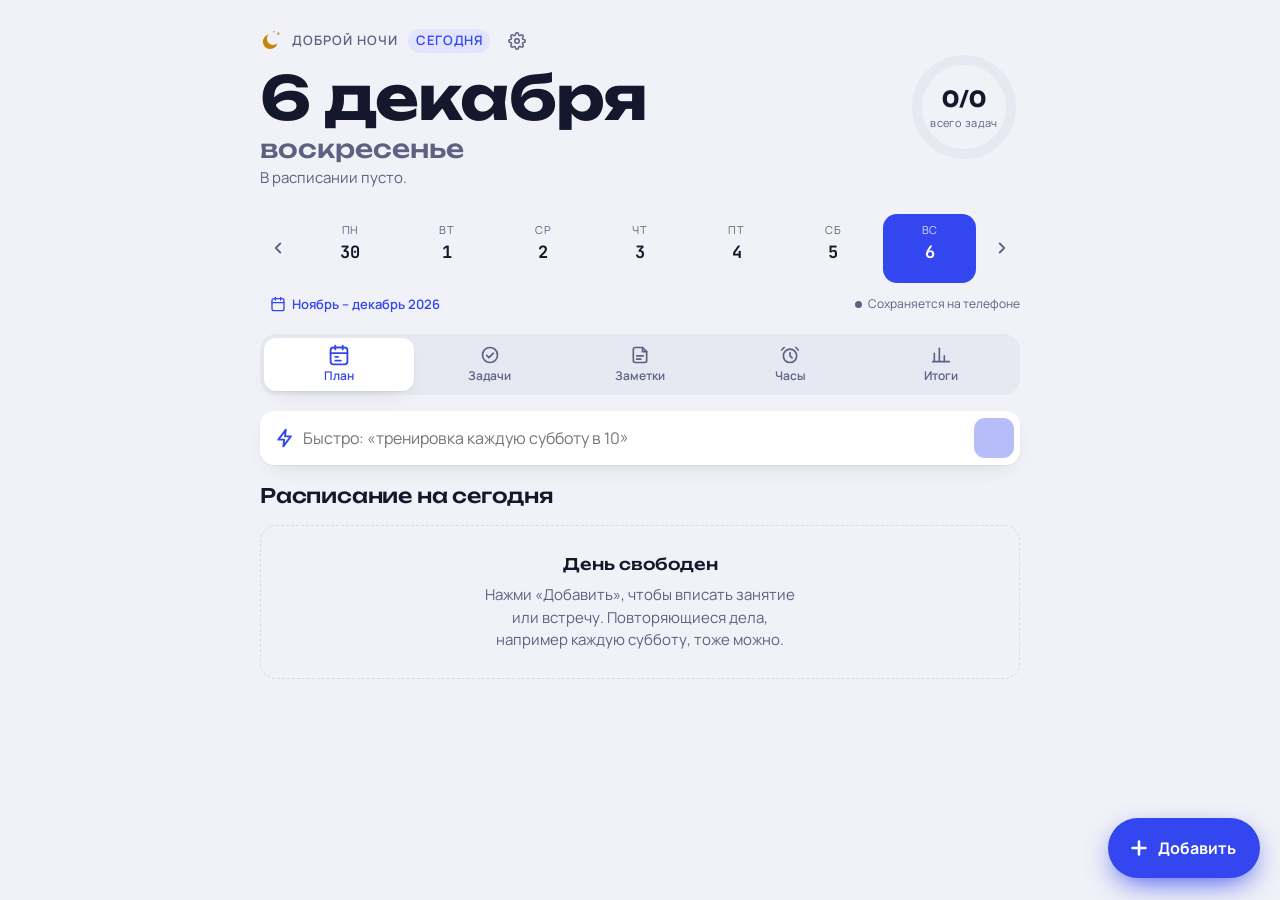
==== android/app/src/main/assets/www/index.html @ 16a809b1 "Android app: widgets, alarm over lock screen, reminders when closed Co-Authored-By: Claude Opus 5.5 " ====
<!doctype html>
<html lang="ru">
<head>
<meta charset="utf-8">
<meta name="viewport" content="width=device-width,initial-scale=1,viewport-fit=cover">
<title>Планер Ритм</title>
<style>:root{color-scheme:light}body{margin:0;font:14px/1.5 system-ui,-apple-system,"Segoe UI",Roboto,sans-serif;-webkit-tap-highlight-color:transparent;overscroll-behavior:none}img{max-width:100%}[hidden]{display:none!important}</style>
</head>
<body>
<link rel="stylesheet" href="fonts/fonts.css">
<style>
/* Layout: day planner — hero date + week strip, then four tabs (plan timeline, tasks, focus timer, stats) in one centered column */
:root{
  --bg:#F1F2F7; --surface:#FFFFFF; --surface-2:#E7E9F2; --ink:#15172C; --muted:#5D6182; --line:#D8DBE8;
  --accent:#3346F0; --accent-ink:#FFFFFF; --accent-soft:#E0E4FE;
  --hot:#D93A40; --hot-soft:#FCE3E4; --warm:#C98306; --warm-soft:#FBEFD6; --calm:#1E9970; --calm-soft:#DAF3EA;
  --sw1:#3346F0; --sw2:#EA6430; --sw3:#16A085; --sw4:#A848D0;
  --shadow:0 1px 2px rgb(21 23 44 / .06),0 8px 24px -12px rgb(21 23 44 / .18);
  --scrim:rgb(10 12 30 / .45);
  --f-display:"Unbounded","Manrope",system-ui,sans-serif;
  --f-body:"Manrope",system-ui,-apple-system,"Segoe UI",Roboto,sans-serif;
  --f-mono:"JetBrains Mono",ui-monospace,"SFMono-Regular",Menlo,monospace;
  --r:16px;
}
@media (prefers-color-scheme:dark){:root:not([data-theme="light"]){
  --bg:#0D0F1E; --surface:#161931; --surface-2:#1F2340; --ink:#ECEEFB; --muted:#9A9EC2; --line:#2A2F50;
  --accent:#8592FF; --accent-ink:#0D0F1E; --accent-soft:#252B5C;
  --hot:#FF6D72; --hot-soft:#3A1D2A; --warm:#F2B640; --warm-soft:#3A2F1A; --calm:#45D19F; --calm-soft:#16362E;
  --sw1:#8592FF; --sw2:#FF8A57; --sw3:#3DD3B0; --sw4:#D17DF2;
  --shadow:0 1px 2px rgb(0 0 0 / .3),0 10px 28px -12px rgb(0 0 0 / .6);
  --scrim:rgb(0 0 0 / .6);
  color-scheme:dark}}
:root[data-theme="dark"]{
  --bg:#0D0F1E; --surface:#161931; --surface-2:#1F2340; --ink:#ECEEFB; --muted:#9A9EC2; --line:#2A2F50;
  --accent:#8592FF; --accent-ink:#0D0F1E; --accent-soft:#252B5C;
  --hot:#FF6D72; --hot-soft:#3A1D2A; --warm:#F2B640; --warm-soft:#3A2F1A; --calm:#45D19F; --calm-soft:#16362E;
  --sw1:#8592FF; --sw2:#FF8A57; --sw3:#3DD3B0; --sw4:#D17DF2;
  --shadow:0 1px 2px rgb(0 0 0 / .3),0 10px 28px -12px rgb(0 0 0 / .6);
  --scrim:rgb(0 0 0 / .6);
  color-scheme:dark}

*{box-sizing:border-box}
body{background:var(--bg);color:var(--ink);font-family:var(--f-body);font-size:15px;line-height:1.5;
  padding-left:max(16px,env(safe-area-inset-left,0px));padding-right:max(16px,env(safe-area-inset-right,0px));
  padding-block:0 120px;-webkit-font-smoothing:antialiased}
body::before{content:"";position:fixed;inset:0 0 auto;height:env(safe-area-inset-top,0px);z-index:10;background:var(--bg)}
button,input,textarea,select{font:inherit;color:inherit}
button{cursor:pointer;background:none;border:0;padding:0}
button:disabled{cursor:not-allowed;opacity:.4}
:focus-visible{outline:2px solid var(--accent);outline-offset:2px;border-radius:8px}
.wrap{max-width:760px;margin:0 auto}
.ico{width:16px;height:16px;flex:none;display:inline-block;vertical-align:-3px}

/* ---------- hero ---------- */
.hero{display:flex;gap:20px;align-items:center;justify-content:space-between;padding-block:24px 8px}
.hero-text{min-width:0}
.greet{font-size:13px;font-weight:600;letter-spacing:.08em;text-transform:uppercase;color:var(--muted);display:flex;gap:10px;align-items:center;flex-wrap:wrap}
.rel{background:var(--accent-soft);color:var(--accent);padding:2px 8px;border-radius:999px;letter-spacing:.04em}
.icon-btn{width:34px;height:34px;border-radius:50%;display:grid;place-items:center;color:var(--muted);transition:background .2s,color .2s,transform .3s}
.icon-btn:hover{background:var(--surface-2);color:var(--ink)}
#settingsBtn:hover{transform:rotate(60deg)}
.date{font-family:var(--f-display);font-weight:700;font-size:clamp(34px,8vw,60px);line-height:1;letter-spacing:-.02em;margin:10px 0 6px;text-wrap:balance}
.date .wd{display:block;font-weight:500;font-size:.42em;letter-spacing:0;color:var(--muted);margin-top:8px}
.summary{color:var(--muted);margin:6px 0 0;font-size:15px}
.summary b{color:var(--ink)}
.ring{flex:none;position:relative;width:112px;height:112px}
.ring svg{width:100%;height:100%;transform:rotate(-90deg)}
.ring .track{stroke:var(--surface-2)}
.ring .bar{stroke:var(--accent);stroke-linecap:round;transition:stroke-dashoffset 1s cubic-bezier(.2,.8,.2,1)}
.ring-label{position:absolute;inset:0;display:grid;place-content:center;text-align:center}
.ring-label b{font-family:var(--f-display);font-size:22px;font-variant-numeric:tabular-nums}
.ring-label span{font-size:11px;color:var(--muted);letter-spacing:.04em}

/* ---------- week strip ---------- */
.week{display:flex;align-items:center;gap:8px;margin-block:16px 6px}
.week-nav{width:36px;height:36px;border-radius:50%;display:grid;place-items:center;color:var(--muted);flex:none;transition:background .2s,color .2s}
.week-nav:hover{background:var(--surface-2);color:var(--ink)}
.days{flex:1;min-width:0;display:grid;grid-template-columns:repeat(7,1fr);gap:4px}
.day{display:flex;flex-direction:column;align-items:center;gap:2px;padding:8px 0 10px;border-radius:14px;transition:background .25s,color .25s,transform .15s}
.day:hover{background:var(--surface-2)}
.day:active{transform:scale(.94)}
.day small{font-size:11px;text-transform:uppercase;letter-spacing:.06em;color:var(--muted);transition:color .25s}
.day b{font-family:var(--f-mono);font-size:17px;font-variant-numeric:tabular-nums}
.day.today b{color:var(--accent)}
.day .dot{width:5px;height:5px;border-radius:50%;background:transparent}
.day.has .dot{background:var(--muted)}
.day.sel{background:var(--accent);color:var(--accent-ink)}
.day.sel small,.day.sel b{color:var(--accent-ink)}
.day.sel small{opacity:.8}
.day.sel.has .dot{background:var(--accent-ink)}
.week-tools{display:flex;justify-content:space-between;align-items:center;gap:8px 12px;flex-wrap:wrap;margin-bottom:6px}
.month{font-size:13px;color:var(--muted);font-weight:600;display:flex;align-items:center;gap:6px}
.jump{position:relative;display:inline-flex}
.jump input{position:absolute;inset:0;opacity:0;width:100%;cursor:pointer}
.today-btn{font-size:13px;font-weight:600;color:var(--accent);padding:6px 10px;border-radius:999px}
.today-btn:hover{background:var(--accent-soft)}
.sync{font-size:12px;color:var(--muted);display:flex;align-items:center;gap:6px}
.sync i{width:7px;height:7px;border-radius:50%;background:var(--muted)}
.sync[data-s="cloud"] i{background:var(--calm)}
.sync[data-s="saving"] i{background:var(--warm);animation:blink 1s infinite}
.sync[data-s="error"] i{background:var(--hot)}

/* ---------- tabs ---------- */
.tabs{position:sticky;top:env(safe-area-inset-top,0px);z-index:5;background:var(--bg);padding-block:8px;margin-bottom:8px}
.seg{display:grid;grid-template-columns:repeat(5,1fr);background:var(--surface-2);border-radius:16px;padding:4px;position:relative}
.seg-thumb{position:absolute;top:4px;bottom:4px;left:4px;width:calc(20% - 1.6px);border-radius:12px;background:var(--surface);box-shadow:var(--shadow);transform:translateX(calc(var(--ti,0) * 100%));transition:transform .35s cubic-bezier(.3,1.4,.5,1)}
.seg button{position:relative;z-index:1;padding:7px 2px 6px;font-weight:600;font-size:12px;color:var(--muted);transition:color .25s;white-space:nowrap;display:flex;flex-direction:column;align-items:center;gap:2px;min-width:0}
.seg button svg{width:20px;height:20px;transition:transform .3s cubic-bezier(.3,1.6,.5,1)}
.seg button[aria-selected="true"]{color:var(--accent)}
.seg button[aria-selected="true"] svg{transform:scale(1.12)}
.seg .lab{display:flex;align-items:center;gap:3px;max-width:100%;overflow:hidden}
.seg .n{font-family:var(--f-mono);font-size:10px;background:var(--accent);color:var(--accent-ink);border-radius:999px;padding:0 5px;line-height:15px}
.seg .n:empty,.seg .n[data-z]{display:none}

/* ---------- quick add ---------- */
.quick-add{display:flex;flex-direction:column;gap:6px;margin-bottom:16px}
.qa-row{display:flex;gap:8px;align-items:center;background:var(--surface);border-radius:14px;padding:5px 5px 5px 14px;box-shadow:var(--shadow);border:1.5px solid transparent;transition:border-color .2s}
.qa-row:focus-within{border-color:var(--accent)}
.qa-row svg{flex:none;color:var(--accent)}
.qa-row input{flex:1;min-width:0;border:0;background:none;padding:9px 0;font-size:16px;outline:none}
.qa-row button{flex:none;width:40px;height:40px;border-radius:11px;background:var(--accent);color:var(--accent-ink);display:grid;place-items:center;transition:transform .15s,opacity .2s}
.qa-row button:disabled{opacity:.35}
.qa-row button:active{transform:scale(.9)}
.qa-prev{font-size:13px;color:var(--muted);display:flex;gap:6px;flex-wrap:wrap;align-items:center;min-height:0}
.qa-prev:empty{display:none}
.qa-prev .tag{animation:fadeIn .25s both}
.qa-hint{font-size:12px;color:var(--muted)}

/* ---------- attachments ---------- */
.atts{display:flex;gap:6px;flex-wrap:wrap}
.att-th{width:64px;height:64px;border-radius:12px;overflow:hidden;position:relative;background:var(--surface-2);flex:none;transition:transform .2s}
.att-th:hover{transform:scale(1.04)}
.att-th img,.att-th video{width:100%;height:100%;object-fit:cover;display:block;pointer-events:none}
.att-th .play-i{position:absolute;inset:0;display:grid;place-items:center;color:#fff;background:rgb(0 0 0 / .25)}
.att-th b{position:absolute;inset:0;display:grid;place-items:center;background:rgb(0 0 0 / .55);color:#fff;font-size:16px}
.att-file{display:inline-flex;align-items:center;gap:6px;max-width:100%;padding:6px 10px;border-radius:10px;background:var(--surface-2);font-size:13px;font-weight:600}
.att-file span{overflow:hidden;text-overflow:ellipsis;white-space:nowrap;min-width:0}
.task.done .att-file{background:var(--surface)}
.ev-atts{padding:4px 0 6px 84px}
.att-edit{display:flex;gap:8px;flex-wrap:wrap}
.att-edit .cell{position:relative;width:76px;height:76px;border-radius:12px;background:var(--surface-2);overflow:hidden;display:grid;place-items:center;text-align:center;font-size:11px;color:var(--muted);padding:4px;animation:pop .35s cubic-bezier(.3,1.5,.5,1) both}
.att-edit .cell img,.att-edit .cell video{position:absolute;inset:0;width:100%;height:100%;object-fit:cover}
.att-edit .cell span{overflow-wrap:anywhere;line-height:1.2;max-height:100%;overflow:hidden}
.att-edit .cell .rm{position:absolute;top:4px;right:4px;width:24px;height:24px;border-radius:50%;background:rgb(0 0 0 / .6);color:#fff;display:grid;place-items:center;z-index:1}
.att-edit .cell.up::after{content:"";position:absolute;inset:0;background:var(--surface-2);opacity:.6}
.att-edit .cell.up i{position:absolute;width:26px;height:26px;border-radius:50%;border:3px solid var(--line);border-top-color:var(--accent);animation:spin .8s linear infinite;z-index:1}
.att-add{position:relative;width:76px;height:76px;border-radius:12px;border:1.5px dashed var(--line);display:grid;place-items:center;color:var(--accent);font-size:11px;font-weight:700;text-align:center;cursor:pointer;transition:border-color .2s,background .2s}
.att-add:hover{border-color:var(--accent);background:var(--accent-soft)}
.att-add input{position:absolute;inset:0;opacity:0;cursor:pointer;width:100%}

/* ---------- lightbox ---------- */
.lb{position:fixed;inset:0;z-index:60;background:rgb(6 7 16 / .92);display:flex;flex-direction:column;opacity:0;transition:opacity .25s;
  padding:env(safe-area-inset-top,0px) env(safe-area-inset-right,0px) env(safe-area-inset-bottom,0px) env(safe-area-inset-left,0px)}
.lb.on{opacity:1}
.lb-top{display:flex;justify-content:space-between;align-items:center;gap:12px;padding:12px 16px;color:#fff}
.lb-top span{font-size:14px;font-weight:600;min-width:0;overflow:hidden;text-overflow:ellipsis;white-space:nowrap}
.lb-top a,.lb-top button{color:#fff;font-weight:700;font-size:14px;padding:8px 12px;border-radius:10px;background:rgb(255 255 255 / .12);text-decoration:none;flex:none}
.lb-stage{flex:1;min-height:0;display:grid;place-items:center;padding:8px 16px 20px;position:relative}
.lb-stage img,.lb-stage video{max-width:100%;max-height:100%;border-radius:12px;animation:zoomIn .35s cubic-bezier(.2,.9,.25,1) both}
.lb-file{color:#fff;text-align:center;display:flex;flex-direction:column;gap:12px;align-items:center;animation:zoomIn .35s both}
.lb-file a{color:#fff;background:var(--accent);padding:12px 20px;border-radius:12px;font-weight:700;text-decoration:none}
.lb-nav{position:absolute;top:50%;transform:translateY(-50%);width:44px;height:44px;border-radius:50%;background:rgb(255 255 255 / .14);color:#fff;display:grid;place-items:center}
.lb-prev{left:max(12px,env(safe-area-inset-left,0px))}.lb-next{right:max(12px,env(safe-area-inset-right,0px))}

/* ---------- notes ---------- */
.notes{columns:2 220px;column-gap:10px}
.note{break-inside:avoid;margin-bottom:10px;width:100%;text-align:left;display:flex;flex-direction:column;gap:6px;padding:14px;border-radius:var(--r);
  background:color-mix(in srgb,var(--c) 13%,var(--surface));box-shadow:var(--shadow);border:1px solid color-mix(in srgb,var(--c) 30%,transparent);transition:transform .2s}
.note:hover{transform:translateY(-2px) rotate(-.3deg)}
.note h4{margin:0;font-size:16px;font-weight:700;overflow-wrap:anywhere;display:flex;gap:6px;align-items:flex-start}
.note h4 svg{color:var(--c);flex:none;margin-top:3px}
.note p{margin:0;font-size:14px;white-space:pre-wrap;overflow-wrap:anywhere;color:var(--ink);display:-webkit-box;-webkit-line-clamp:8;-webkit-box-orient:vertical;overflow:hidden}
.note small{font-size:12px;color:var(--muted)}
.note-wrap{break-inside:avoid;margin-bottom:10px}
.note-wrap .note{margin-bottom:0}
.note-wrap .atts{padding:6px 2px 0}

/* ---------- accent picker ---------- */
.accents{display:grid;grid-template-columns:repeat(auto-fill,minmax(40px,1fr));gap:10px;width:100%}
.accents label{aspect-ratio:1;border-radius:50%;background:var(--c);cursor:pointer;position:relative;transition:transform .2s cubic-bezier(.3,1.6,.5,1),box-shadow .2s;max-width:48px}
.accents label:hover{transform:scale(1.1)}
.accents .radio:checked+label{box-shadow:0 0 0 3px var(--surface),0 0 0 5px var(--c);transform:scale(1.05)}
.accents .radio:checked+label::after{content:"";position:absolute;left:50%;top:45%;width:22%;height:40%;border:solid var(--ck,#fff);border-width:0 3px 3px 0;transform:translate(-50%,-50%) rotate(45deg)}
.custom-col{display:flex;align-items:center;gap:10px;margin-top:10px;font-size:14px;font-weight:600}
.custom-col input{width:44px;height:44px;border:0;padding:0;background:none;cursor:pointer;border-radius:50%}
.set-row.set-col{flex-direction:column;align-items:stretch}
.meter{height:8px;border-radius:4px;background:var(--surface-2);overflow:hidden;margin-top:6px}
.meter b{display:block;height:100%;background:var(--accent);border-radius:4px;transition:width .6s}
@keyframes pop{from{transform:scale(.6);opacity:0}to{transform:none;opacity:1}}
@keyframes spin{to{transform:rotate(360deg)}}
@keyframes zoomIn{from{transform:scale(.9);opacity:0}to{transform:none;opacity:1}}
.panel[hidden]{display:none!important}
.col-head{display:flex;justify-content:space-between;align-items:center;gap:8px 12px;margin-block:8px 14px;flex-wrap:wrap}
.col-head h2{font-family:var(--f-display);font-weight:500;font-size:20px;margin:0;letter-spacing:-.01em}
.sub-head{font-size:12px;font-weight:700;letter-spacing:.08em;text-transform:uppercase;color:var(--muted);margin:22px 0 10px;display:flex;align-items:center;gap:8px}
.sub-head:first-child{margin-top:4px}
.filters{display:flex;gap:6px;flex-wrap:wrap}
.chip-btn{font-size:13px;font-weight:600;padding:5px 11px;border-radius:999px;color:var(--muted);border:1px solid var(--line);transition:all .2s;white-space:nowrap}
.chip-btn:hover{color:var(--ink);border-color:var(--muted)}
.chip-btn[aria-pressed="true"]{background:var(--ink);color:var(--bg);border-color:var(--ink)}
.link-btn{font-size:13px;font-weight:600;color:var(--accent);padding:6px 10px;border-radius:999px;display:inline-flex;gap:6px;align-items:center}
.link-btn:hover{background:var(--accent-soft)}

/* ---------- timeline ---------- */
.tl{list-style:none;margin:0;padding:0;position:relative}
.tl::before{content:"";position:absolute;left:67px;top:10px;bottom:10px;width:2px;background:var(--line);border-radius:2px}
.tl:has(.empty)::before{display:none}
.ev{position:relative}
.ev-body{display:grid;grid-template-columns:52px 32px 1fr;align-items:start;width:100%;text-align:left;padding-block:6px;border-radius:var(--r)}
.ev-time{display:flex;flex-direction:column;align-items:flex-end;font-family:var(--f-mono);font-variant-numeric:tabular-nums;padding-top:14px}
.ev-time b{font-size:15px}
.ev-time small{font-size:12px;color:var(--muted)}
.ev-node{justify-self:center;margin-top:19px;width:14px;height:14px;border-radius:50%;background:var(--surface);border:3px solid var(--c);position:relative;z-index:1;transition:transform .2s}
.ev-main{background:var(--surface);border-radius:var(--r);padding:12px 14px;box-shadow:var(--shadow);min-width:0;display:flex;flex-direction:column;gap:5px;transition:transform .2s;border:1px solid transparent}
.ev-body:hover .ev-main{transform:translateY(-2px)}
.ev-body:hover .ev-node{transform:scale(1.25)}
.ev-title{font-weight:700;font-size:16px;overflow-wrap:anywhere}
.ev-meta{display:flex;gap:6px 10px;align-items:center;flex-wrap:wrap;font-size:13px;color:var(--muted)}
.ev-meta span{display:inline-flex;align-items:center;gap:4px}
.ev-note{font-size:14px;color:var(--muted);overflow-wrap:anywhere;white-space:pre-wrap}
.ev.past .ev-main{opacity:.55;box-shadow:none;background:var(--surface-2)}
.ev.past .ev-node{background:var(--c)}
.ev.live .ev-main{border-color:var(--c)}
.ev.live .ev-node{background:var(--c);animation:pulse 1.8s infinite}
.live-chip{font-size:11px;font-weight:700;letter-spacing:.06em;text-transform:uppercase;color:var(--c)}
.live-chip::before{content:"";width:6px;height:6px;border-radius:50%;background:currentColor;animation:blink 1.2s infinite}
.now{display:grid;grid-template-columns:52px 32px 1fr;align-items:center;padding-block:4px}
.now span{font-family:var(--f-mono);font-size:12px;font-weight:700;color:var(--hot);text-align:right}
.now i{justify-self:center;width:10px;height:10px;border-radius:50%;background:var(--hot);position:relative;z-index:1;box-shadow:0 0 0 4px var(--hot-soft)}
.now em{height:2px;background:var(--hot);border-radius:2px;transform-origin:left;animation:grow .8s .3s cubic-bezier(.2,.8,.2,1) both}

/* ---------- tasks ---------- */
.search{position:relative;margin-bottom:10px}
.search svg{position:absolute;left:12px;top:50%;transform:translateY(-50%);color:var(--muted)}
.search input{padding-left:38px}
.tasks{list-style:none;margin:0;padding:0;display:flex;flex-direction:column;gap:10px}
.task{display:flex;gap:12px;align-items:flex-start;background:var(--surface);border-radius:var(--r);padding:14px;box-shadow:var(--shadow);position:relative;transition:background .3s,box-shadow .3s}
.task.overdue{box-shadow:var(--shadow),inset 0 0 0 1px var(--hot)}
.check{flex:none;width:28px;height:28px;border-radius:50%;margin-top:-1px}
.check svg{width:28px;height:28px;display:block}
.check .c-ring{stroke:var(--muted);transition:stroke .25s}
.check .c-fill{fill:var(--calm);transform-origin:center;transform:scale(0);transition:transform .35s cubic-bezier(.3,1.6,.5,1)}
.check .c-tick{stroke:var(--bg);stroke-dasharray:20;stroke-dashoffset:20;transition:stroke-dashoffset .3s .12s ease-out}
.check:hover .c-ring{stroke:var(--calm)}
.task.done .c-ring{stroke:var(--calm)}
.task.done .c-fill{transform:scale(1)}
.task.done .c-tick{stroke-dashoffset:0}
.task-main{flex:1;min-width:0;display:flex;flex-direction:column;gap:8px}
.task-body{text-align:left;display:flex;flex-direction:column;gap:6px;min-width:0}
.task-title{font-weight:700;font-size:16px;overflow-wrap:anywhere;width:fit-content;max-width:100%;
  background:linear-gradient(currentColor,currentColor) no-repeat 0 55%/0 2px;transition:background-size .35s ease,color .3s}
.task.done .task-title{background-size:100% 2px;color:var(--muted)}
.task.done{background:var(--surface-2);box-shadow:none}
.task-note{font-size:14px;color:var(--muted);overflow-wrap:anywhere;white-space:pre-wrap}
.tags{display:flex;gap:6px;flex-wrap:wrap}
.tag{font-size:12px;font-weight:700;padding:2px 9px;border-radius:999px;background:var(--surface-2);color:var(--muted);display:inline-flex;align-items:center;gap:4px}
.task.done .tag{background:var(--surface)}
.tag.p1{background:var(--hot-soft);color:var(--hot)}
.tag.p2{background:var(--warm-soft);color:var(--warm)}
.tag.p3{background:var(--calm-soft);color:var(--calm)}
.tag.late{background:var(--hot);color:#fff}
.tag.soon{background:var(--accent-soft);color:var(--accent)}
.tag .ico{width:12px;height:12px;vertical-align:0}
.subs{list-style:none;margin:0;padding:0;display:flex;flex-direction:column;gap:2px}
.sub{display:flex;gap:8px;align-items:center;font-size:14px;padding:3px 0;text-align:left;width:100%}
.sub i{width:18px;height:18px;border-radius:6px;border:2px solid var(--muted);flex:none;display:grid;place-items:center;transition:all .2s}
.sub i svg{width:12px;height:12px;stroke:var(--bg);opacity:0;transform:scale(.4);transition:all .2s}
.sub.d i{background:var(--calm);border-color:var(--calm)}
.sub.d i svg{opacity:1;transform:none}
.sub.d span{color:var(--muted);text-decoration:line-through}
.sub span{min-width:0;overflow-wrap:anywhere}
.mini-bar{height:4px;border-radius:2px;background:var(--surface-2);overflow:hidden}
.task.done .mini-bar{background:var(--surface)}
.mini-bar b{display:block;height:100%;background:var(--calm);border-radius:2px;transition:width .4s cubic-bezier(.2,.8,.2,1)}
.clear-done{font-size:13px;font-weight:600;color:var(--muted);margin-top:14px;padding:6px 10px;border-radius:999px}
.clear-done:hover{color:var(--hot);background:var(--hot-soft)}
.clear-done.armed{color:#fff;background:var(--hot)}

/* ---------- empty ---------- */
.empty{border:1.5px dashed var(--line);border-radius:var(--r);padding:26px 20px;text-align:center;color:var(--muted);display:flex;flex-direction:column;gap:8px;align-items:center}
.empty strong{font-family:var(--f-display);font-weight:500;color:var(--ink);font-size:16px}
.empty p{margin:0;max-width:36ch}

/* ---------- focus ---------- */
.focus{display:flex;flex-direction:column;align-items:center;gap:18px;padding-block:6px 10px}
.modes{display:flex;gap:6px;flex-wrap:wrap;justify-content:center}
.timer{position:relative;width:min(280px,78vw);aspect-ratio:1;max-width:100%}
.timer svg{width:100%;height:100%;transform:rotate(-90deg)}
.timer .track{stroke:var(--surface-2)}
.timer .bar{stroke:var(--accent);stroke-linecap:round;transition:stroke-dashoffset .3s linear,stroke .4s}
.focus[data-mode="short"] .timer .bar,.focus[data-mode="long"] .timer .bar{stroke:var(--calm)}
.timer-label{position:absolute;inset:0;display:grid;place-content:center;text-align:center;gap:4px}
.timer-label b{font-family:var(--f-mono);font-weight:700;font-size:clamp(44px,13vw,60px);font-variant-numeric:tabular-nums;letter-spacing:-.02em;line-height:1}
.timer-label span{font-size:13px;color:var(--muted);font-weight:600;letter-spacing:.06em;text-transform:uppercase}
.focus.running .timer{animation:breathe 4s ease-in-out infinite}
.dur{display:flex;align-items:center;gap:12px;font-size:14px;color:var(--muted)}
.dur b{font-family:var(--f-mono);color:var(--ink);min-width:6ch;text-align:center}
.round-btn{width:36px;height:36px;border-radius:50%;background:var(--surface-2);font-weight:700;font-size:18px;transition:transform .15s}
.round-btn:active{transform:scale(.9)}
.focus-actions{display:flex;gap:10px;align-items:center}
.play{width:72px;height:72px;border-radius:50%;background:var(--accent);color:var(--accent-ink);display:grid;place-items:center;box-shadow:0 10px 30px -8px var(--accent);transition:transform .2s cubic-bezier(.3,1.6,.5,1)}
.play:hover{transform:scale(1.06)}
.play:active{transform:scale(.94)}
.focus-task{width:min(100%,420px)}
.focus-stat{font-size:14px;color:var(--muted);text-align:center}
.focus-stat b{color:var(--ink)}

/* ---------- stats ---------- */
.stat-grid{display:grid;grid-template-columns:repeat(auto-fit,minmax(150px,1fr));gap:10px}
.stat{background:var(--surface);border-radius:var(--r);padding:14px 16px;box-shadow:var(--shadow);display:flex;flex-direction:column;gap:2px}
.stat b{font-family:var(--f-display);font-size:28px;font-weight:700;font-variant-numeric:tabular-nums;line-height:1.2}
.stat span{font-size:13px;color:var(--muted)}
.stat.hot b{color:var(--hot)}
.chart{background:var(--surface);border-radius:var(--r);padding:16px 16px 12px;box-shadow:var(--shadow)}
.bars{display:grid;grid-template-columns:repeat(7,1fr);gap:8px;align-items:end;height:140px;
  background:repeating-linear-gradient(to top,var(--line) 0 1px,transparent 1px 35px)}
.bar-col{display:flex;flex-direction:column;align-items:center;justify-content:flex-end;height:100%;gap:4px;min-width:0}
.bar-col em{font-style:normal;font-family:var(--f-mono);font-size:12px;font-weight:700;color:var(--ink)}
.bar-col i{width:100%;max-width:34px;border-radius:8px 8px 3px 3px;background:var(--accent);transform-origin:bottom;animation:growY .7s calc(var(--i)*60ms) cubic-bezier(.2,.8,.2,1) both;min-height:3px}
.bar-col.zero i{background:var(--surface-2)}
.bar-col.zero em{color:var(--muted)}
.bars.focus-bars .bar-col i{background:var(--calm)}
.bar-days{display:grid;grid-template-columns:repeat(7,1fr);gap:8px;margin-top:8px;text-align:center;font-size:12px;color:var(--muted);text-transform:uppercase;letter-spacing:.05em}
.bar-days .t{color:var(--accent);font-weight:700}
.upcoming{list-style:none;margin:0;padding:0;display:flex;flex-direction:column;gap:6px}
.upcoming li{display:flex;justify-content:space-between;gap:12px;background:var(--surface);padding:10px 14px;border-radius:12px;font-size:14px}
.upcoming li span:first-child{font-weight:600;min-width:0;overflow-wrap:anywhere}
.upcoming li span:last-child{color:var(--muted);flex:none;font-family:var(--f-mono);font-size:13px}

/* ---------- FAB ---------- */
.fab{position:fixed;z-index:20;right:max(20px,calc(16px + env(safe-area-inset-right,0px)));bottom:calc(22px + env(safe-area-inset-bottom,0px));
  height:60px;padding:0 24px 0 20px;border-radius:30px;background:var(--accent);color:var(--accent-ink);font-weight:700;font-size:16px;
  display:flex;align-items:center;gap:8px;box-shadow:0 10px 30px -8px var(--accent);transition:transform .2s cubic-bezier(.3,1.6,.5,1)}
.fab:hover{transform:translateY(-3px) scale(1.03)}
.fab:active{transform:scale(.95)}
.fab svg{transition:transform .3s}
.fab:hover svg{transform:rotate(90deg)}

/* ---------- sheet ---------- */
.scrim{position:fixed;inset:0;z-index:30;background:var(--scrim);opacity:0;transition:opacity .3s}
.scrim.on{opacity:1}
.sheet{position:fixed;z-index:31;left:0;right:0;bottom:0;max-height:92vh;overflow-y:auto;overscroll-behavior:contain;background:var(--surface);border-radius:24px 24px 0 0;
  padding-top:10px;padding-bottom:calc(20px + env(safe-area-inset-bottom,0px));
  padding-left:max(20px,env(safe-area-inset-left,0px));padding-right:max(20px,env(safe-area-inset-right,0px));
  transform:translateY(105%);transition:transform .42s cubic-bezier(.2,.9,.25,1);box-shadow:0 -10px 40px -10px rgb(0 0 0 / .3)}
.sheet.on{transform:none}
@media (min-width:640px){
  .sheet{left:50%;right:auto;bottom:auto;top:50%;width:min(540px,calc(100vw - 32px));border-radius:24px;padding-bottom:22px;max-height:88vh;
    transform:translate(-50%,-46%) scale(.96);opacity:0;transition:transform .35s cubic-bezier(.2,.9,.25,1),opacity .25s}
  .sheet.on{transform:translate(-50%,-50%);opacity:1}
  .grab{display:none}
}
.grab{width:40px;height:5px;border-radius:3px;background:var(--line);margin:0 auto 12px}
.sheet h3{font-family:var(--f-display);font-weight:500;font-size:20px;margin:4px 0 16px}
.form{display:flex;flex-direction:column;gap:16px}
.field{display:flex;flex-direction:column;gap:6px;min-width:0}
.field>label,.lbl{font-size:12px;font-weight:700;letter-spacing:.06em;text-transform:uppercase;color:var(--muted)}
.inp{width:100%;background:var(--surface-2);border:1.5px solid transparent;border-radius:12px;padding:12px 14px;font-size:16px;transition:border-color .2s,background .2s;min-width:0}
.inp:focus{outline:none;border-color:var(--accent);background:var(--surface)}
textarea.inp{resize:vertical;min-height:64px}
input[type=time].inp,input[type=date].inp{font-family:var(--f-mono)}
select.inp{appearance:none;background-image:linear-gradient(45deg,transparent 50%,var(--muted) 50%),linear-gradient(135deg,var(--muted) 50%,transparent 50%);background-position:calc(100% - 20px) 55%,calc(100% - 15px) 55%;background-size:5px 5px;background-repeat:no-repeat;padding-right:36px}
.row{display:grid;grid-template-columns:repeat(auto-fit,minmax(120px,1fr));gap:10px}
.pill-seg{display:grid;grid-auto-flow:column;grid-auto-columns:1fr;gap:6px;background:var(--surface-2);padding:4px;border-radius:14px}
.radio{position:absolute;opacity:0;pointer-events:none;width:1px;height:1px}
.pill-seg label{text-align:center;padding:9px 4px;border-radius:10px;font-weight:700;font-size:14px;color:var(--muted);cursor:pointer;transition:all .2s}
.pill-seg .radio:checked+label{background:var(--surface);color:var(--ink);box-shadow:var(--shadow)}
.radio:focus-visible+label{outline:2px solid var(--accent);outline-offset:2px}
.wdays{display:grid;grid-template-columns:repeat(7,1fr);gap:6px}
.wdays label{text-align:center;padding:9px 0;border-radius:10px;font-weight:700;font-size:13px;text-transform:uppercase;border:1.5px solid var(--line);color:var(--muted);cursor:pointer;transition:all .2s}
.wdays .radio:checked+label{background:var(--accent);border-color:var(--accent);color:var(--accent-ink);transform:translateY(-2px)}
.quick{display:flex;gap:6px;flex-wrap:wrap}
.prio{display:flex;gap:8px;flex-wrap:wrap}
.prio label{padding:8px 14px;border-radius:999px;font-weight:700;font-size:14px;cursor:pointer;border:1.5px solid var(--line);color:var(--muted);transition:all .2s}
#f-p1:checked+label{background:var(--hot-soft);color:var(--hot);border-color:var(--hot)}
#f-p2:checked+label{background:var(--warm-soft);color:var(--warm);border-color:var(--warm)}
#f-p3:checked+label{background:var(--calm-soft);color:var(--calm);border-color:var(--calm)}
.swatches{display:flex;gap:10px}
.swatches label{width:34px;height:34px;border-radius:50%;background:var(--c);cursor:pointer;transition:transform .2s,box-shadow .2s}
.swatches .radio:checked+label{transform:scale(1.08);box-shadow:0 0 0 3px var(--surface),0 0 0 5px var(--c)}
.sub-edit{list-style:none;margin:0;padding:0;display:flex;flex-direction:column;gap:6px}
.sub-edit li{display:flex;gap:8px;align-items:center;background:var(--surface-2);border-radius:10px;padding:6px 6px 6px 12px;font-size:15px}
.sub-edit li span{flex:1;min-width:0;overflow-wrap:anywhere}
.sub-edit li button{width:30px;height:30px;border-radius:8px;color:var(--muted);display:grid;place-items:center}
.sub-edit li button:hover{color:var(--hot);background:var(--hot-soft)}
.sub-add{display:flex;gap:8px}
.sub-add .inp{flex:1}
.sub-add button{flex:none;padding:0 16px;border-radius:12px;background:var(--accent-soft);color:var(--accent);font-weight:700}
.hint{font-size:13px;color:var(--muted);margin:0}
.err{color:var(--hot);font-size:14px;font-weight:600;margin:0}
.err:empty{display:none}
.actions{display:flex;gap:10px;align-items:center;flex-wrap:wrap;margin-top:4px}
.btn{padding:13px 22px;border-radius:14px;font-weight:700;font-size:15px;transition:transform .15s,background .2s}
.btn:active{transform:scale(.96)}
.btn.primary{background:var(--accent);color:var(--accent-ink);flex:1}
.btn.plain{background:var(--surface-2)}
.btn.danger{color:var(--hot);padding-inline:12px}
.btn.danger.armed,.btn.danger.solid{background:var(--hot);color:#fff}
.del-row{display:flex;gap:8px;flex-wrap:wrap;align-items:center;border-top:1px solid var(--line);padding-top:12px}
.del-row p{flex-basis:100%;margin:0;font-size:14px;color:var(--muted)}
.shake{animation:shake .4s}
.set-row{display:flex;justify-content:space-between;align-items:center;gap:12px;padding-block:12px;border-bottom:1px solid var(--line);flex-wrap:wrap}
.set-row:last-child{border-bottom:0}
.set-row div{min-width:0}
.set-row b{display:block;font-size:15px}
.set-row small{color:var(--muted);font-size:13px}
.switch{width:50px;height:30px;border-radius:15px;background:var(--line);position:relative;transition:background .25s;flex:none}
.switch::after{content:"";position:absolute;top:3px;left:3px;width:24px;height:24px;border-radius:50%;background:#fff;box-shadow:0 1px 3px rgb(0 0 0 / .3);transition:transform .3s cubic-bezier(.3,1.5,.5,1)}
.switch[aria-checked="true"]{background:var(--calm)}
.switch[aria-checked="true"]::after{transform:translateX(20px)}
.file-btn{position:relative;overflow:hidden}
.file-btn input{position:absolute;inset:0;opacity:0;cursor:pointer}

/* ---------- toast & alerts ---------- */
.toast{position:fixed;z-index:40;left:50%;bottom:calc(96px + env(safe-area-inset-bottom,0px));transform:translate(-50%,20px);opacity:0;pointer-events:none;
  background:var(--ink);color:var(--bg);padding:11px 12px 11px 18px;border-radius:14px;font-weight:600;font-size:14px;display:flex;gap:12px;align-items:center;
  transition:transform .35s cubic-bezier(.3,1.4,.5,1),opacity .25s;max-width:calc(100vw - 32px)}
.toast.on{transform:translate(-50%,0);opacity:1;pointer-events:auto}
.toast button{color:var(--accent-soft);font-weight:700;padding:4px 8px;border-radius:8px;flex:none}
.toast button:empty{display:none}
.alerts{position:fixed;z-index:45;top:calc(12px + env(safe-area-inset-top,0px));left:50%;transform:translateX(-50%);width:min(440px,calc(100vw - 24px));display:flex;flex-direction:column;gap:8px;pointer-events:none}
.alert{pointer-events:auto;background:var(--surface);border-radius:18px;padding:14px;box-shadow:0 20px 50px -12px rgb(0 0 0 / .45),0 0 0 1px var(--line);display:grid;grid-template-columns:40px 1fr;gap:4px 12px;animation:drop .5s cubic-bezier(.3,1.4,.5,1) both}
.alert.out{animation:lift .3s ease-in both}
.bell{width:40px;height:40px;border-radius:12px;background:var(--accent-soft);color:var(--accent);display:grid;place-items:center;grid-row:span 2}
.bell svg{animation:ring 1s ease-in-out 2}
.alert b{font-size:16px;overflow-wrap:anywhere}
.alert small{color:var(--muted);font-size:13px}
.alert-actions{grid-column:1/-1;display:flex;gap:6px;flex-wrap:wrap;margin-top:8px}
.alert-actions button{flex:1;padding:9px 10px;border-radius:10px;font-weight:700;font-size:14px;background:var(--surface-2);white-space:nowrap}
.alert-actions button.main{background:var(--accent);color:var(--accent-ink)}

/* ---------- motion ---------- */
.enter{animation:rise .55s calc(var(--i,0) * 55ms) cubic-bezier(.2,.8,.2,1) both}
.load-1{animation:rise .7s .05s cubic-bezier(.2,.8,.2,1) both}
.load-2{animation:rise .7s .15s cubic-bezier(.2,.8,.2,1) both}
.load-3{animation:rise .7s .25s cubic-bezier(.2,.8,.2,1) both}
.panel-in{animation:fadeIn .35s cubic-bezier(.2,.8,.2,1) both}
.spark{position:fixed;width:7px;height:7px;border-radius:50%;pointer-events:none;z-index:50}
@keyframes rise{from{opacity:.001;transform:translateY(14px)}to{opacity:1;transform:none}}
@keyframes fadeIn{from{opacity:.001;transform:translateY(8px)}to{opacity:1;transform:none}}
@keyframes grow{from{transform:scaleX(0)}to{transform:scaleX(1)}}
@keyframes growY{from{transform:scaleY(0)}to{transform:scaleY(1)}}
@keyframes blink{50%{opacity:.25}}
@keyframes pulse{0%{box-shadow:0 0 0 0 color-mix(in srgb,var(--c) 50%,transparent)}100%{box-shadow:0 0 0 10px transparent}}
@keyframes shake{20%,60%{transform:translateX(-6px)}40%,80%{transform:translateX(6px)}}
@keyframes breathe{50%{transform:scale(1.02)}}
@keyframes drop{from{opacity:0;transform:translateY(-30px) scale(.95)}to{opacity:1;transform:none}}
@keyframes lift{to{opacity:0;transform:translateY(-20px) scale(.97)}}
@keyframes ring{0%,100%{transform:rotate(0)}15%{transform:rotate(18deg)}30%{transform:rotate(-16deg)}45%{transform:rotate(12deg)}60%{transform:rotate(-8deg)}75%{transform:rotate(4deg)}}
@media (prefers-reduced-motion:reduce){*,*::before,*::after{animation-duration:.01ms!important;animation-delay:0s!important;animation-iteration-count:1!important;transition-duration:.01ms!important}}

/* ---------- decor & looks ---------- */
.decor{position:fixed;inset:0;z-index:0;pointer-events:none;width:100%;height:100%}
.wrap{position:relative;z-index:1}
#decorBg[data-d="dots"]{background-image:radial-gradient(color-mix(in srgb,var(--accent) 26%,transparent) 1.4px,transparent 1.7px);background-size:22px 22px}
#decorBg[data-d="grid"]{background-image:linear-gradient(color-mix(in srgb,var(--accent) 11%,transparent) 1px,transparent 1px),linear-gradient(90deg,color-mix(in srgb,var(--accent) 11%,transparent) 1px,transparent 1px);background-size:32px 32px}
#decorBg[data-d="waves"]{background-image:radial-gradient(circle at 50% 120%,transparent 38%,color-mix(in srgb,var(--accent) 12%,transparent) 39%,transparent 41%);background-size:60px 30px}
#decorBg[data-d="aura"]{overflow:hidden}
#decorBg[data-d="aura"]::before,#decorBg[data-d="aura"]::after{content:"";position:absolute;width:70vmax;height:70vmax;border-radius:50%;filter:blur(60px);opacity:.35;animation:drift 18s ease-in-out infinite alternate}
#decorBg[data-d="aura"]::before{background:var(--accent);top:-30vmax;left:-20vmax}
#decorBg[data-d="aura"]::after{background:var(--sw2);bottom:-35vmax;right:-25vmax;animation-delay:-9s;opacity:.22}
@keyframes drift{to{transform:translate(12vmax,10vmax) scale(1.15)}}
:root[data-cards="outline"] :is(.task,.ev-main,.stat,.chart,.qa-row,.upcoming li,.al-item){box-shadow:none;border:1.5px solid var(--line)}
:root[data-cards="glass"] :is(.task,.ev-main,.stat,.chart,.qa-row,.upcoming li,.al-item,.note){background:color-mix(in srgb,var(--surface) 58%,transparent);-webkit-backdrop-filter:blur(16px) saturate(1.5);backdrop-filter:blur(16px) saturate(1.5);border:1px solid color-mix(in srgb,var(--ink) 9%,transparent)}
:root[data-cards="glass"] .task.done{background:color-mix(in srgb,var(--surface-2) 55%,transparent)}
:root[data-cards="glass"] .tabs,:root[data-cards="glass"] body::before{background:color-mix(in srgb,var(--bg) 70%,transparent);-webkit-backdrop-filter:blur(14px);backdrop-filter:blur(14px)}
:root[data-round="sharp"]{--r:6px}
:root[data-round="sharp"] :is(.chip-btn,.btn,.inp,.tag,.seg,.seg-thumb,.fab,.qa-row,.qa-row button,.att-th,.day,.pill-seg,.pill-seg label,.today-btn,.link-btn,.alert,.toast,.play,.round-btn,.note){border-radius:6px}
:root[data-round="sharp"] .sheet{border-radius:10px 10px 0 0}
:root[data-round="round"]{--r:26px}
:root[data-round="round"] :is(.btn,.inp,.qa-row,.alert,.toast,.pill-seg,.seg){border-radius:24px}
:root[data-round="round"] :is(.pill-seg label,.seg-thumb,.qa-row button){border-radius:20px}
:root[data-size="large"] .wrap{zoom:1.1}
:root[data-size="xl"] .wrap{zoom:1.22}
:root[data-font="pixel"] .date{font-size:clamp(22px,5.4vw,40px);line-height:1.35}
:root[data-font="pixel"] :is(.col-head h2,.sheet h3){font-size:14px;line-height:1.5}
:root[data-font="caveat"] .date,:root[data-font="pacifico"] .date{letter-spacing:0}
:root[data-calm] *,:root[data-calm] *::before,:root[data-calm] *::after{animation-duration:.01ms!important;animation-delay:0s!important;animation-iteration-count:1!important;transition-duration:.01ms!important}
.opt-grid{display:flex;gap:8px;flex-wrap:wrap}
.opt-grid button{padding:8px 14px;border-radius:12px;border:1.5px solid var(--line);font-weight:600;font-size:14px;color:var(--muted);transition:all .2s;display:inline-flex;align-items:center;gap:8px}
.opt-grid button:hover{border-color:var(--muted);color:var(--ink)}
.opt-grid button[aria-pressed="true"]{border-color:var(--accent);color:var(--accent);background:var(--accent-soft)}
.opt-grid .sw{width:22px;height:22px;border-radius:6px;border:1px solid var(--line);flex:none;background-color:var(--bg)}
.sheet .sub-head{margin:20px 0 2px;color:var(--accent)}
.sheet .sub-head:first-of-type{margin-top:0}
.sky{width:22px;height:22px;flex:none;display:inline-grid;place-items:center}
.sky svg{width:22px;height:22px;overflow:visible}
.sky .sun{transform-origin:12px 12px;animation:spin 24s linear infinite}
.sky .tw{animation:blink 2.4s ease-in-out infinite}
.sky .tw:nth-child(3){animation-delay:-1.2s}
.confetti{position:fixed;top:-12px;width:9px;height:14px;border-radius:2px;pointer-events:none;z-index:55}

#decorBg[data-d="stripes"]{background-image:repeating-linear-gradient(-45deg,color-mix(in srgb,var(--accent) 7%,transparent) 0 14px,transparent 14px 28px)}
#decorBg[data-d="paper"]{background-image:url("data:image/svg+xml,%3Csvg xmlns='http://www.w3.org/2000/svg' width='160' height='160'%3E%3Cfilter id='n'%3E%3CfeTurbulence type='fractalNoise' baseFrequency='.85' numOctaves='3' stitchTiles='stitch'/%3E%3CfeColorMatrix values='0 0 0 0 .5 0 0 0 0 .5 0 0 0 0 .5 0 0 0 .09 0'/%3E%3C/filter%3E%3Crect width='160' height='160' filter='url(%23n)'/%3E%3C/svg%3E")}
#decorBg[data-d="sunset"]{background:linear-gradient(180deg,transparent 30%,color-mix(in srgb,var(--sw2) 18%,transparent) 70%,color-mix(in srgb,var(--sw4) 22%,transparent))}
#decorBg[data-d="mesh"]{background:radial-gradient(at 15% 20%,color-mix(in srgb,var(--accent) 22%,transparent),transparent 45%),radial-gradient(at 85% 30%,color-mix(in srgb,var(--sw4) 18%,transparent),transparent 45%),radial-gradient(at 50% 90%,color-mix(in srgb,var(--sw3) 18%,transparent),transparent 50%);background-size:160% 160%;animation:meshMove 20s ease-in-out infinite alternate}
@keyframes meshMove{to{background-position:100% 100%}}
.ripple{position:fixed;width:90px;height:90px;border-radius:50%;border:2px solid var(--accent);pointer-events:none;z-index:90}
:root[data-shimmer] .date{background:linear-gradient(90deg,var(--ink) 0%,var(--accent) 30%,var(--sw2) 50%,var(--sw4) 70%,var(--ink) 100%) 0 0/300% 100%;-webkit-background-clip:text;background-clip:text;-webkit-text-fill-color:transparent;animation:shim 8s linear infinite}
:root[data-shimmer] .date .wd{-webkit-text-fill-color:var(--muted)}
@keyframes shim{to{background-position:300% 0}}
.amb{background:var(--surface);border-radius:var(--r);padding:14px 16px;box-shadow:var(--shadow);margin-bottom:18px;display:flex;flex-direction:column;gap:10px}
.amb-head{display:flex;justify-content:space-between;align-items:center;gap:10px;font-weight:700}
.amb-head small{color:var(--muted);font-weight:600}
.amb .opt-grid button[aria-pressed="true"]::before{content:"";width:8px;height:8px;border-radius:50%;background:currentColor;animation:blink 1.2s infinite}
.vol{display:flex;align-items:center;gap:10px;font-size:13px;color:var(--muted)}
.vol input{flex:1;accent-color:var(--accent);min-width:0}
/* ---------- clock tab ---------- */
.clock-seg{margin-bottom:18px;max-width:420px}
.next-al{text-align:center;padding-block:4px 18px}
.next-al b{display:block;font-family:var(--f-display);font-size:clamp(40px,12vw,64px);font-weight:700;letter-spacing:-.02em;line-height:1.05;font-variant-numeric:tabular-nums}
.next-al span{color:var(--muted);font-size:14px}
.al-list{display:flex;flex-direction:column;gap:10px}
.al-item{display:flex;align-items:center;gap:14px;background:var(--surface);border-radius:var(--r);padding:14px 16px;box-shadow:var(--shadow);transition:opacity .3s}
.al-item.off{opacity:.55}
.al-main{flex:1;min-width:0;text-align:left;display:flex;flex-direction:column;gap:2px}
.al-main b{font-family:var(--f-display);font-size:32px;font-weight:700;line-height:1.1;font-variant-numeric:tabular-nums}
.al-main span{font-size:13px;color:var(--muted);overflow-wrap:anywhere}
.al-tools{display:flex;gap:8px;flex-wrap:wrap;justify-content:space-between;margin-top:14px}
.al-note{margin-top:14px;text-align:center}
.al-time{font-family:var(--f-display)!important;font-size:44px!important;text-align:center;padding:14px!important;font-weight:700}

/* ---------- ringing ---------- */
.ring-ov{position:fixed;inset:0;z-index:80;display:flex;flex-direction:column;align-items:center;justify-content:center;gap:10px;color:#fff;text-align:center;
  background:radial-gradient(circle at 50% 38%,color-mix(in srgb,var(--accent) 70%,#000),#06071a 75%);
  padding:calc(24px + env(safe-area-inset-top,0px)) max(24px,env(safe-area-inset-right,0px)) calc(24px + env(safe-area-inset-bottom,0px)) max(24px,env(safe-area-inset-left,0px));animation:fadeIn .4s both}
.ring-waves{position:absolute;left:50%;top:38%;width:0;height:0}
.ring-waves i{position:absolute;left:-90px;top:-90px;width:180px;height:180px;border-radius:50%;border:2px solid rgb(255 255 255 / .5);animation:wave 2.4s ease-out infinite}
.ring-waves i:nth-child(2){animation-delay:.8s}.ring-waves i:nth-child(3){animation-delay:1.6s}
@keyframes wave{from{transform:scale(.4);opacity:1}to{transform:scale(2.6);opacity:0}}
.ring-bell{animation:ring 1s ease-in-out infinite;position:relative}
.ring-time{font-family:var(--f-display);font-size:clamp(64px,22vw,120px);line-height:1;font-weight:700;position:relative;font-variant-numeric:tabular-nums}
.ringing-label{font-size:20px;font-weight:600;position:relative;opacity:.9;max-width:30ch}
.ring-tap{font-size:14px;background:rgb(255 255 255 / .15);padding:8px 14px;border-radius:999px;position:relative;animation:blink 1.4s infinite}
.ring-actions{display:flex;gap:12px;margin-top:28px;position:relative;flex-wrap:wrap;justify-content:center}
.ring-actions button{min-width:150px;padding:16px 22px;border-radius:18px;font-weight:700;font-size:17px;background:rgb(255 255 255 / .16);color:#fff;transition:transform .15s}
.ring-actions button:active{transform:scale(.95)}
.ring-actions .stop{background:#fff;color:#111}
.night{position:fixed;inset:0;z-index:75;background:#000;color:var(--accent);overflow:hidden}
.night-box{position:absolute;left:50%;top:45%;transform:translate(-50%,-50%);display:flex;flex-direction:column;align-items:center;gap:6px;transition:left 8s ease,top 8s ease;text-align:center}
.night-box b{font-family:var(--f-display);font-size:clamp(72px,24vw,180px);font-weight:700;line-height:1;opacity:.85;font-variant-numeric:tabular-nums}
.night-box span{color:#8a8fa8;font-size:15px}
.night>button{position:absolute;left:50%;transform:translateX(-50%);bottom:calc(24px + env(safe-area-inset-bottom,0px));color:#6a6f88;font-size:14px;padding:10px 16px;border-radius:12px;border:1px solid #23263a}

@media (max-width:420px){.ring{width:92px;height:92px}.ring-label b{font-size:18px}.hero{padding-block:18px 4px}.seg button{font-size:13px}}

/* ---------- installed app ---------- */
.install-bar{position:fixed;z-index:42;left:50%;transform:translateX(-50%);bottom:calc(96px + env(safe-area-inset-bottom,0px));width:min(460px,calc(100vw - 24px));
  display:flex;align-items:center;gap:12px;background:var(--surface);border-radius:18px;padding:12px;box-shadow:0 20px 50px -12px rgb(0 0 0 / .4),0 0 0 1px var(--line);animation:drop .5s cubic-bezier(.3,1.4,.5,1) both}
.install-bar img{border-radius:10px;flex:none}
.install-bar div{flex:1;min-width:0;display:flex;flex-direction:column}
.install-bar b{font-size:15px}
.install-bar small{font-size:13px;color:var(--muted)}
.install-bar button{flex:none;font-weight:700;border-radius:12px;padding:9px 14px;background:var(--accent);color:var(--accent-ink)}
.install-bar #installBarX{background:none;color:var(--muted);padding:9px}
.ios-steps{margin:0;padding-left:20px;display:flex;flex-direction:column;gap:6px;font-size:15px}
@media (display-mode: standalone){.only-browser{display:none!important}}
.perm-ok{color:var(--calm);font-weight:700;font-size:14px;white-space:nowrap}
.perm-warn{background:var(--hot-soft);color:var(--hot);border-radius:var(--r);padding:12px 14px;margin-bottom:14px;display:flex;gap:10px;align-items:center;justify-content:space-between;flex-wrap:wrap;font-weight:600;font-size:14px}
.perm-warn button{background:var(--hot);color:#fff;border-radius:10px;padding:8px 12px;font-weight:700}
</style>

<svg width="0" height="0" style="position:absolute" aria-hidden="true">
  <symbol id="i-bell" viewBox="0 0 24 24"><path d="M6 8a6 6 0 1 1 12 0c0 7 3 9 3 9H3s3-2 3-9M10.3 21a1.94 1.94 0 0 0 3.4 0" fill="none" stroke="currentColor" stroke-width="2" stroke-linecap="round" stroke-linejoin="round"/></symbol>
  <symbol id="i-repeat" viewBox="0 0 24 24"><path d="M17 2l4 4-4 4M3 11v-1a4 4 0 0 1 4-4h14M7 22l-4-4 4-4M21 13v1a4 4 0 0 1-4 4H3" fill="none" stroke="currentColor" stroke-width="2" stroke-linecap="round" stroke-linejoin="round"/></symbol>
  <symbol id="i-check" viewBox="0 0 24 24"><path d="M5 12.5l4.5 4.5L19 7.5" fill="none" stroke-width="3.2" stroke-linecap="round" stroke-linejoin="round"/></symbol>
</svg>

<div class="decor" id="decorBg" aria-hidden="true"></div>
<canvas class="decor" id="decorCv" aria-hidden="true" hidden></canvas>
<div class="alerts" id="alerts" aria-live="assertive"></div>

<div class="wrap">
  <header class="hero">
    <div class="hero-text load-1">
      <div class="greet"><span class="sky" id="sky" aria-hidden="true"></span><span id="greet">Добрый день</span><span class="rel" id="rel" hidden>сегодня</span>
        <button class="icon-btn" id="settingsBtn" aria-label="Настройки"><svg width="18" height="18" viewBox="0 0 24 24" fill="none" stroke="currentColor" stroke-width="2" stroke-linecap="round" stroke-linejoin="round"><circle cx="12" cy="12" r="3"/><path d="M19.4 15a1.65 1.65 0 0 0 .33 1.82l.06.06a2 2 0 1 1-2.83 2.83l-.06-.06a1.65 1.65 0 0 0-1.82-.33 1.65 1.65 0 0 0-1 1.51V21a2 2 0 1 1-4 0v-.09A1.65 1.65 0 0 0 9 19.4a1.65 1.65 0 0 0-1.82.33l-.06.06a2 2 0 1 1-2.83-2.83l.06-.06A1.65 1.65 0 0 0 4.68 15a1.65 1.65 0 0 0-1.51-1H3a2 2 0 1 1 0-4h.09A1.65 1.65 0 0 0 4.6 9a1.65 1.65 0 0 0-.33-1.82l-.06-.06a2 2 0 1 1 2.83-2.83l.06.06A1.65 1.65 0 0 0 9 4.68a1.65 1.65 0 0 0 1-1.51V3a2 2 0 1 1 4 0v.09a1.65 1.65 0 0 0 1 1.51 1.65 1.65 0 0 0 1.82-.33l.06-.06a2 2 0 1 1 2.83 2.83l-.06.06A1.65 1.65 0 0 0 19.4 9a1.65 1.65 0 0 0 1.51 1H21a2 2 0 1 1 0 4h-.09a1.65 1.65 0 0 0-1.51 1z"/></svg></button>
      </div>
      <h1 class="date" id="dateTitle">16 октября<span class="wd">пятница</span></h1>
      <p class="summary" id="summary"></p>
    </div>
    <div class="ring load-2" role="img" id="ringBox" aria-label="Прогресс задач">
      <svg viewBox="0 0 100 100"><circle class="track" cx="50" cy="50" r="42" fill="none" stroke-width="9"/><circle class="bar" id="ringBar" cx="50" cy="50" r="42" fill="none" stroke-width="9" stroke-dasharray="263.9" stroke-dashoffset="263.9"/></svg>
      <div class="ring-label"><b id="ringNum">0/0</b><span id="ringCap">за день</span></div>
    </div>
  </header>

  <section class="load-2">
    <div class="week">
      <button class="week-nav" id="prevW" aria-label="Предыдущая неделя"><svg width="18" height="18" viewBox="0 0 24 24" fill="none" stroke="currentColor" stroke-width="2.4" stroke-linecap="round" stroke-linejoin="round"><path d="M15 18l-6-6 6-6"/></svg></button>
      <div class="days" id="days"></div>
      <button class="week-nav" id="nextW" aria-label="Следующая неделя"><svg width="18" height="18" viewBox="0 0 24 24" fill="none" stroke="currentColor" stroke-width="2.4" stroke-linecap="round" stroke-linejoin="round"><path d="M9 18l6-6-6-6"/></svg></button>
    </div>
    <div class="week-tools">
      <span class="jump link-btn"><svg class="ico" viewBox="0 0 24 24" fill="none" stroke="currentColor" stroke-width="2" stroke-linecap="round"><rect x="3" y="4" width="18" height="18" rx="3"/><path d="M16 2v4M8 2v4M3 10h18"/></svg><span id="month"></span><input type="date" id="jumpDate" aria-label="Перейти к дате"></span>
      <span class="sync" id="sync" data-s="local"><i></i><span id="syncText">Сохраняется на телефоне</span></span>
      <button class="today-btn" id="todayBtn">К сегодняшнему дню</button>
    </div>
  </section>

  <nav class="tabs">
    <div class="seg" id="seg" role="tablist">
      <span class="seg-thumb"></span>
      <button role="tab" id="tab-plan" data-tab="plan" aria-selected="true"><svg viewBox="0 0 24 24" fill="none" stroke="currentColor" stroke-width="2" stroke-linecap="round" stroke-linejoin="round"><rect x="3" y="4" width="18" height="18" rx="3"/><path d="M16 2v4M8 2v4M3 10h18M8 14h3M8 18h6"/></svg><span class="lab">План<span class="n" id="nSched"></span></span></button>
      <button role="tab" id="tab-tasks" data-tab="tasks" aria-selected="false"><svg viewBox="0 0 24 24" fill="none" stroke="currentColor" stroke-width="2" stroke-linecap="round" stroke-linejoin="round"><circle cx="12" cy="12" r="9"/><path d="M8 12.5l2.7 2.7L16 9.8"/></svg><span class="lab">Задачи<span class="n" id="nTasks"></span></span></button>
      <button role="tab" id="tab-notes" data-tab="notes" aria-selected="false"><svg viewBox="0 0 24 24" fill="none" stroke="currentColor" stroke-width="2" stroke-linecap="round" stroke-linejoin="round"><path d="M15 3H6a2 2 0 0 0-2 2v14a2 2 0 0 0 2 2h12a2 2 0 0 0 2-2V8z"/><path d="M15 3v5h5M8 13h8M8 17h5"/></svg><span class="lab">Заметки</span></button>
      <button role="tab" id="tab-focus" data-tab="focus" aria-selected="false"><svg viewBox="0 0 24 24" fill="none" stroke="currentColor" stroke-width="2" stroke-linecap="round" stroke-linejoin="round"><circle cx="12" cy="13" r="8"/><path d="M12 9v4l2.5 2.5M5 3L2 6M19 3l3 3"/></svg><span class="lab">Часы</span></button>
      <button role="tab" id="tab-stats" data-tab="stats" aria-selected="false"><svg viewBox="0 0 24 24" fill="none" stroke="currentColor" stroke-width="2" stroke-linecap="round" stroke-linejoin="round"><path d="M4 20V10M10 20V4M16 20v-7M22 20H2"/></svg><span class="lab">Итоги</span></button>
    </div>
  </nav>

  <main class="load-3">
    <div class="quick-add" id="quickAdd">
      <div class="qa-row">
        <svg width="20" height="20" viewBox="0 0 24 24" fill="none" stroke="currentColor" stroke-width="2.2" stroke-linecap="round" stroke-linejoin="round"><path d="M13 2L4 14h7l-1 8 9-12h-7z"/></svg>
        <input id="quick" type="text" autocomplete="off" enterkeyhint="done" placeholder="Быстро: «тренировка каждую субботу в 10»" aria-label="Быстрое добавление">
        <button id="quickGo" aria-label="Добавить" disabled><svg width="20" height="20" viewBox="0 0 24 24" fill="none" stroke="currentColor" stroke-width="2.8" stroke-linecap="round"><path d="M12 5v14M5 12h14"/></svg></button>
      </div>
      <div class="qa-prev" id="quickPrev"></div>
    </div>

    <section class="panel" id="p-plan">
      <div class="col-head"><h2 id="schedHead">Расписание</h2><button class="link-btn" id="copyPlan">Скопировать план</button></div>
      <ol class="tl" id="sched"></ol>
    </section>

    <section class="panel" id="p-notes" hidden>
      <div class="search"><svg width="18" height="18" viewBox="0 0 24 24" fill="none" stroke="currentColor" stroke-width="2.2" stroke-linecap="round"><circle cx="11" cy="11" r="7"/><path d="M20 20l-3.5-3.5"/></svg><input class="inp" id="nq" type="search" placeholder="Поиск по заметкам" autocomplete="off"></div>
      <div class="notes" id="notes"></div>
    </section>

    <section class="panel" id="p-tasks" hidden>
      <div class="search"><svg width="18" height="18" viewBox="0 0 24 24" fill="none" stroke="currentColor" stroke-width="2.2" stroke-linecap="round"><circle cx="11" cy="11" r="7"/><path d="M20 20l-3.5-3.5"/></svg><input class="inp" id="q" type="search" placeholder="Поиск по задачам" autocomplete="off"></div>
      <div class="filters" id="cats" style="margin-bottom:6px"></div>
      <div id="recBlock"></div>
      <div class="col-head" style="margin-top:22px">
        <h2>Важные задачи</h2>
        <div class="filters" id="filters">
          <button class="chip-btn" data-f="active" aria-pressed="true">В работе</button>
          <button class="chip-btn" data-f="done" aria-pressed="false">Готово</button>
          <button class="chip-btn" data-f="all" aria-pressed="false">Все</button>
        </div>
      </div>
      <ul class="tasks" id="tasks"></ul>
      <button class="clear-done" id="clearDone" hidden>Убрать выполненные</button>
    </section>

    <section class="panel" id="p-focus" hidden>
      <div class="pill-seg clock-seg" id="clockSeg">
        <input class="radio" type="radio" name="clk" id="clk-alarm" value="alarm"><label for="clk-alarm">Будильник</label>
        <input class="radio" type="radio" name="clk" id="clk-focus" value="focus"><label for="clk-focus">Фокус-таймер</label>
      </div>
      <div id="alarmView"><div id="permWarn"></div>
        <div class="next-al" id="nextAl"></div>
        <div class="al-list" id="alList"></div>
        <div class="al-tools"><button class="link-btn" id="alNew"><svg class="ico" viewBox="0 0 24 24" fill="none" stroke="currentColor" stroke-width="2.6" stroke-linecap="round"><path d="M12 5v14M5 12h14"/></svg>Новый будильник</button><button class="link-btn" id="nightBtn"><svg class="ico" viewBox="0 0 24 24" fill="none" stroke="currentColor" stroke-width="2" stroke-linecap="round" stroke-linejoin="round"><path d="M21 12.8A9 9 0 1 1 11.2 3a7 7 0 0 0 9.8 9.8z"/></svg>Ночные часы</button></div>
        <p class="hint al-note">Будильник зазвонит, даже если Ритм закрыт, а телефон заблокирован.</p>
      </div>
      <div class="focus" id="focus" data-mode="work" hidden>
        <div class="modes" id="modes">
          <button class="chip-btn" data-mode="work" aria-pressed="true">Работа</button>
          <button class="chip-btn" data-mode="short" aria-pressed="false">Короткий перерыв</button>
          <button class="chip-btn" data-mode="long" aria-pressed="false">Длинный перерыв</button>
        </div>
        <div class="timer">
          <svg viewBox="0 0 260 260"><circle class="track" cx="130" cy="130" r="116" fill="none" stroke-width="14"/><circle class="bar" id="tBar" cx="130" cy="130" r="116" fill="none" stroke-width="14" stroke-dasharray="728.8" stroke-dashoffset="0"/></svg>
          <div class="timer-label"><b id="tTime">25:00</b><span id="tMode">Работа</span></div>
        </div>
        <div class="dur"><button class="round-btn" id="durMinus" aria-label="Меньше минут">−</button><b id="durVal">25 мин</b><button class="round-btn" id="durPlus" aria-label="Больше минут">+</button></div>
        <div class="focus-actions">
          <button class="round-btn" id="fReset" aria-label="Сбросить"><svg width="18" height="18" viewBox="0 0 24 24" fill="none" stroke="currentColor" stroke-width="2.4" stroke-linecap="round"><path d="M3 12a9 9 0 1 0 3-6.7L3 8M3 3v5h5"/></svg></button>
          <button class="play" id="fPlay" aria-label="Старт"><svg id="fPlayIco" width="28" height="28" viewBox="0 0 24 24" fill="currentColor"><path d="M7 4.5v15l13-7.5z"/></svg></button>
          <button class="round-btn" id="fSkip" aria-label="Пропустить"><svg width="18" height="18" viewBox="0 0 24 24" fill="none" stroke="currentColor" stroke-width="2.4" stroke-linecap="round" stroke-linejoin="round"><path d="M5 4l10 8-10 8zM19 5v14"/></svg></button>
        </div>
        <div class="field focus-task"><label for="fTask">Над чем работаю</label><select class="inp" id="fTask"></select></div>
        <p class="focus-stat" id="fStat"></p>
      </div>
      <div class="amb" id="ambBox" style="margin-top:22px">
        <div class="amb-head">Фоновый звук<small id="ambNow">выключен</small></div>
        <div class="opt-grid" id="ambOpts"></div>
        <label class="vol" for="ambVol">Громкость<input type="range" id="ambVol" min="0" max="1" step="0.05"></label>
      </div>
    </section>

    <section class="panel" id="p-stats" hidden>
      <div class="stat-grid" id="statGrid"></div>
      <div class="sub-head">Выполнено задач за 7 дней</div>
      <div class="chart"><div class="bars" id="barsDone"></div><div class="bar-days" id="daysDone"></div></div>
      <div class="sub-head">Минут фокуса за 7 дней</div>
      <div class="chart"><div class="bars focus-bars" id="barsFocus"></div><div class="bar-days" id="daysFocus"></div></div>
      <div class="sub-head">Ближайшие сроки</div>
      <ul class="upcoming" id="upcoming"></ul>
    </section>
  </main>
</div>

<button class="fab" id="fab" aria-label="Добавить"><svg width="22" height="22" viewBox="0 0 24 24" fill="none" stroke="currentColor" stroke-width="2.8" stroke-linecap="round"><path d="M12 5v14M5 12h14"/></svg>Добавить</button>

<div class="scrim" id="scrim" hidden></div>

<div class="sheet" id="sheet" role="dialog" aria-modal="true" aria-labelledby="sheetTitle" hidden>
  <div class="grab"></div>
  <h3 id="sheetTitle">Новая запись</h3>
  <form class="form" id="form" novalidate>
    <div class="pill-seg" id="typeSeg">
      <input class="radio" type="radio" name="type" id="type-event" value="event"><label for="type-event">Событие</label>
      <input class="radio" type="radio" name="type" id="type-task" value="task"><label for="type-task">Задача</label>
    </div>
    <div class="field">
      <label for="f-title">Название</label>
      <input class="inp" id="f-title" maxlength="140" autocomplete="off" placeholder="Например: тренировка или сдать проект">
    </div>

    <div class="field"><span class="lbl">Повтор</span>
      <div class="pill-seg">
        <input class="radio" type="radio" name="rep" id="r-none" value="none"><label for="r-none">Один раз</label>
        <input class="radio" type="radio" name="rep" id="r-daily" value="daily"><label for="r-daily">Каждый день</label>
        <input class="radio" type="radio" name="rep" id="r-weekly" value="weekly"><label for="r-weekly">По дням</label>
      </div>
      <div class="wdays" id="wdays" hidden>
        <input class="radio" type="checkbox" id="wd-1" value="1"><label for="wd-1">пн</label>
        <input class="radio" type="checkbox" id="wd-2" value="2"><label for="wd-2">вт</label>
        <input class="radio" type="checkbox" id="wd-3" value="3"><label for="wd-3">ср</label>
        <input class="radio" type="checkbox" id="wd-4" value="4"><label for="wd-4">чт</label>
        <input class="radio" type="checkbox" id="wd-5" value="5"><label for="wd-5">пт</label>
        <input class="radio" type="checkbox" id="wd-6" value="6"><label for="wd-6">сб</label>
        <input class="radio" type="checkbox" id="wd-0" value="0"><label for="wd-0">вс</label>
      </div>
      <p class="hint" id="repHint" hidden></p>
    </div>

    <div id="eventFields" class="form">
      <div class="row">
        <div class="field"><label for="f-date" id="dateLbl">Дата</label><input class="inp" type="date" id="f-date"></div>
        <div class="field"><label for="f-start">Начало</label><input class="inp" type="time" id="f-start"></div>
        <div class="field"><label for="f-end">Конец</label><input class="inp" type="time" id="f-end"></div>
      </div>
      <div class="field"><label for="f-remind">Напоминание</label>
        <select class="inp" id="f-remind">
          <option value="-1">Без напоминания</option>
          <option value="0">В момент начала</option>
          <option value="5">За 5 минут</option>
          <option value="10">За 10 минут</option>
          <option value="15">За 15 минут</option>
          <option value="30">За 30 минут</option>
          <option value="60">За 1 час</option>
          <option value="120">За 2 часа</option>
          <option value="1440">За день</option>
        </select>
      </div>
      <div class="field"><span class="lbl">Цвет</span>
        <div class="swatches">
          <input class="radio" type="radio" name="color" id="f-c1" value="1"><label for="f-c1" style="--c:var(--sw1)" aria-label="Синий"></label>
          <input class="radio" type="radio" name="color" id="f-c2" value="2"><label for="f-c2" style="--c:var(--sw2)" aria-label="Оранжевый"></label>
          <input class="radio" type="radio" name="color" id="f-c3" value="3"><label for="f-c3" style="--c:var(--sw3)" aria-label="Бирюзовый"></label>
          <input class="radio" type="radio" name="color" id="f-c4" value="4"><label for="f-c4" style="--c:var(--sw4)" aria-label="Фиолетовый"></label>
        </div>
      </div>
    </div>

    <div id="taskFields" class="form" hidden>
      <div class="field"><span class="lbl">Важность</span>
        <div class="prio">
          <input class="radio" type="radio" name="prio" id="f-p1" value="1"><label for="f-p1">Срочно</label>
          <input class="radio" type="radio" name="prio" id="f-p2" value="2"><label for="f-p2">Важно</label>
          <input class="radio" type="radio" name="prio" id="f-p3" value="3"><label for="f-p3">Можно позже</label>
        </div>
      </div>
      <div class="field" id="dueField"><label for="f-due">Срок</label>
        <input class="inp" type="date" id="f-due">
        <div class="quick">
          <button type="button" class="chip-btn" data-due="0">Сегодня</button>
          <button type="button" class="chip-btn" data-due="1">Завтра</button>
          <button type="button" class="chip-btn" data-due="7">Через неделю</button>
          <button type="button" class="chip-btn" data-due="">Без срока</button>
        </div>
      </div>
      <div class="field"><label for="f-rtime">Напомнить в</label><input class="inp" type="time" id="f-rtime"><p class="hint" id="rtHint">Оставь пустым, если напоминание не нужно.</p></div>
      <div class="field"><span class="lbl">Подзадачи</span>
        <ul class="sub-edit" id="subEdit"></ul>
        <div class="sub-add"><input class="inp" id="f-sub" maxlength="120" placeholder="Шаг задачи" autocomplete="off"><button type="button" id="subAdd">Добавить</button></div>
      </div>
    </div>

    <div class="field"><label for="f-cat">Категория</label><select class="inp" id="f-cat"></select></div>
    <div class="field"><label for="f-note">Заметка</label><textarea class="inp" id="f-note" maxlength="600" placeholder="Необязательно"></textarea></div>
    <div class="field att-field"><span class="lbl">Вложения</span><div class="att-edit"></div></div>
    <p class="err" id="err" role="alert"></p>
    <div class="actions">
      <button type="submit" class="btn primary" id="saveBtn">Сохранить</button>
      <button type="button" class="btn plain" id="cancelBtn">Отмена</button>
      <button type="button" class="btn plain" id="dupBtn" hidden>Копия</button>
    </div>
    <div class="del-row" id="delRow" hidden>
      <p id="delText" hidden></p>
      <button type="button" class="btn danger" id="delBtn">Удалить</button>
      <button type="button" class="btn danger solid" id="delOne" hidden>Только этот день</button>
      <button type="button" class="btn danger solid" id="delAll" hidden>Всю серию</button>
    </div>
  </form>
</div>

<div class="sheet" id="noteSheet" role="dialog" aria-modal="true" aria-labelledby="noteTitle" hidden>
  <div class="grab"></div>
  <h3 id="noteTitle">Заметка</h3>
  <form class="form" id="noteForm" novalidate>
    <div class="field"><label for="n-title">Заголовок</label><input class="inp" id="n-title" maxlength="120" autocomplete="off" placeholder="Например: идеи для игры"></div>
    <div class="field"><label for="n-text">Текст</label><textarea class="inp" id="n-text" maxlength="5000" style="min-height:160px" placeholder="Пиши всё, что нужно запомнить"></textarea></div>
    <div class="field"><span class="lbl">Цвет</span>
      <div class="swatches">
        <input class="radio" type="radio" name="ncolor" id="n-c1" value="1"><label for="n-c1" style="--c:var(--sw1)" aria-label="Синий"></label>
        <input class="radio" type="radio" name="ncolor" id="n-c2" value="2"><label for="n-c2" style="--c:var(--sw2)" aria-label="Оранжевый"></label>
        <input class="radio" type="radio" name="ncolor" id="n-c3" value="3"><label for="n-c3" style="--c:var(--sw3)" aria-label="Бирюзовый"></label>
        <input class="radio" type="radio" name="ncolor" id="n-c4" value="4"><label for="n-c4" style="--c:var(--sw4)" aria-label="Фиолетовый"></label>
      </div>
    </div>
    <div class="set-row" style="border:0;padding:0"><div><b>Закрепить сверху</b></div><button type="button" class="switch" id="n-pin" role="switch" aria-checked="false" aria-label="Закрепить сверху"></button></div>
    <div class="field att-field"><span class="lbl">Вложения</span><div class="att-edit"></div></div>
    <p class="err" id="nErr" role="alert"></p>
    <div class="actions">
      <button type="submit" class="btn primary">Сохранить</button>
      <button type="button" class="btn plain" id="nCancel">Отмена</button>
      <button type="button" class="btn danger" id="nDel" hidden>Удалить</button>
    </div>
  </form>
</div>

<div class="lb" id="lb" hidden role="dialog" aria-modal="true" aria-label="Просмотр вложения">
  <div class="lb-top"><span id="lbName"></span><span style="display:flex;gap:8px"><a id="lbOpen" target="_blank" rel="noopener">Открыть</a><button id="lbClose">Закрыть</button></span></div>
  <div class="lb-stage" id="lbStage"></div>
</div>

<div class="sheet" id="settings" role="dialog" aria-modal="true" aria-labelledby="setTitle" hidden>
  <div class="grab"></div>
  <h3 id="setTitle">Настройки</h3>
  <div class="sub-head">Оформление</div>
  <div class="set-row set-col"><div><b>Цвет кнопок</b><small>Выбери из палитры или задай свой</small></div>
    <div class="accents" id="accents"></div>
    <label class="custom-col"><input type="color" id="customCol" value="#3346f0">Свой цвет</label>
  </div>
  <div class="set-row"><div><b>Тема</b><small>Как в системе или своя</small></div>
    <div class="pill-seg" style="min-width:240px">
      <input class="radio" type="radio" name="theme" id="th-auto" value="auto"><label for="th-auto">Авто</label>
      <input class="radio" type="radio" name="theme" id="th-light" value="light"><label for="th-light">Светлая</label>
      <input class="radio" type="radio" name="theme" id="th-dark" value="dark"><label for="th-dark">Тёмная</label>
    </div></div>
  <div class="set-row set-col"><div><b>Фон и декорации</b><small>Узор или живая анимация за карточками</small></div><div class="opt-grid" id="opt-decor"></div></div>
  <div class="set-row set-col"><div><b>Шрифт заголовков</b></div><div class="opt-grid" id="opt-font"></div></div>
  <div class="set-row set-col"><div><b>Стиль карточек</b></div><div class="opt-grid" id="opt-cards"></div></div>
  <div class="set-row set-col"><div><b>Скругление углов</b></div><div class="opt-grid" id="opt-round"></div></div>
  <div class="set-row set-col"><div><b>Размер текста</b></div><div class="opt-grid" id="opt-size"></div></div>
  <div class="set-row set-col"><div><b>Как тебя зовут</b><small>Для приветствия наверху</small></div><input class="inp" id="userName" maxlength="30" autocomplete="off" placeholder="Имя или ник"></div>
  <div class="set-row"><div><b>Небо у даты</b><small>Солнце днём, луна и звёзды ночью</small></div><button class="switch" id="skySw" role="switch" aria-checked="true" aria-label="Небо у даты"></button></div>
  <div class="set-row"><div><b>Салют за выполненный день</b><small>Когда закрыты все задачи дня</small></div><button class="switch" id="celebSw" role="switch" aria-checked="true" aria-label="Салют за выполненный день"></button></div>
  <div class="set-row"><div><b>Круги от касаний</b><small>Волна в месте нажатия</small></div><button class="switch" id="rippleSw" role="switch" aria-checked="true" aria-label="Круги от касаний"></button></div>
  <div class="set-row"><div><b>Переливы даты</b><small>Дата наверху переливается цветами</small></div><button class="switch" id="shimSw" role="switch" aria-checked="false" aria-label="Переливы даты"></button></div>
  <div class="set-row"><div><b>Спокойные анимации</b><small>Меньше движения на экране</small></div><button class="switch" id="calmSw" role="switch" aria-checked="false" aria-label="Спокойные анимации"></button></div>
  <div class="sub-head">Звук</div>
  <div class="set-row set-col"><div><b>Звуки интерфейса</b><small>Тихие звуки при нажатиях, добавлении и выполнении</small></div><div class="opt-grid" id="opt-sfx"></div>
    <label class="vol" for="sfxVol">Громкость<input type="range" id="sfxVol" min="0" max="1" step="0.05"></label></div>
  <div class="set-row"><div><b>Звук напоминаний</b><small>Сигнал, когда срабатывает напоминание или таймер</small></div><button class="switch" id="soundSw" role="switch" aria-checked="true" aria-label="Звук напоминаний"></button></div>
  <div class="set-row"><div><b>Проверить напоминание</b><small>Покажет пробное уведомление со звуком</small></div><button class="link-btn" id="testRem">Проверить</button></div>
  <div hidden id="pwaRows">
  <div class="set-row" id="installRow"><div><b>Установить на устройство</b><small id="installText">Иконка на рабочем столе и работа без интернета</small></div><button class="link-btn" id="installBtn">Установить</button></div>
  <div class="set-row"><div><b>Системные уведомления</b><small id="notifText">Напоминания и будильник, даже когда окно свёрнуто</small></div><button class="switch" id="notifSw" role="switch" aria-checked="false" aria-label="Системные уведомления"></button></div>
  <div class="set-row"><div><b>Версия</b><small>Ритм 1.1.0</small></div><button class="link-btn" id="updBtn">Проверить обновление</button></div>
  <div class="set-row" id="apkRow" hidden><div><b>Приложение для Android</b><small>С виджетами и будильником, который звонит, даже когда Ритм закрыт</small></div><a class="link-btn" href="ritm.apk" download>Скачать</a></div>
  </div>
  <div class="sub-head">Будильник и напоминания</div>
  <div id="permList"></div>
  <div class="set-row"><div><b>Проверить будильник</b><small>Зазвонит через 10 секунд. Можно сразу заблокировать телефон</small></div><button class="link-btn" id="nTest">Проверить</button></div>
  <div class="set-row"><div><b>Версия</b><small id="nVer">Ритм</small></div><button class="link-btn" id="nUpd">Проверить обновление</button></div>
  <div class="sub-head">Данные</div>
  <div class="set-row" id="exportRow"><div><b>Резервная копия</b><small>Сохрани файл со всеми записями</small></div><button class="link-btn" id="exportBtn">Сохранить файл</button></div>
  <div class="set-row"><div><b>Восстановить из копии</b><small>Загрузи файл, сохранённый раньше</small></div><span class="link-btn file-btn">Выбрать файл<input type="file" id="importFile" accept=".json,application/json"></span></div>
  <div class="set-row set-col" id="storeRow" hidden><div><b>Хранилище вложений</b><small id="storeText">Считаю…</small><div class="meter"><b id="storeBar" style="width:0"></b></div></div><button class="link-btn" id="cleanBtn" style="align-self:flex-start">Убрать неиспользуемые файлы</button></div>
  <div class="set-row"><div><b>Удалить всё</b><small>События, задачи и статистику</small></div><button class="btn danger" id="wipeBtn">Удалить</button></div>
  <div class="actions"><button type="button" class="btn plain" id="setClose" style="flex:1">Готово</button></div>
</div>

<div class="ring-ov" id="ringOv" hidden role="alertdialog" aria-modal="true" aria-labelledby="ringTime">
  <div class="ring-waves"><i></i><i></i><i></i></div>
  <svg class="ring-bell" width="72" height="72"><use href="#i-bell"/></svg>
  <b class="ring-time" id="ringTime">07:00</b>
  <span class="ringing-label" id="ringLabel">Будильник</span>
  <span class="ring-tap" id="ringTap" hidden>Нажми в любом месте, чтобы включить звук</span>
  <div class="ring-actions"><button id="ringSnooze">Отложить</button><button id="ringStop" class="stop">Выключить</button></div>
</div>
<div class="night" id="night" hidden role="dialog" aria-modal="true" aria-label="Ночные часы">
  <div class="night-box" id="nightBox"><b id="nightTime">00:00</b><span id="nightDate"></span><span id="nightNext"></span></div>
  <button id="nightExit">Выйти из ночного режима</button>
</div>

<div class="sheet" id="alarmSheet" role="dialog" aria-modal="true" aria-labelledby="alTitle" hidden>
  <div class="grab"></div>
  <h3 id="alTitle">Будильник</h3>
  <form class="form" id="alForm" novalidate>
    <input class="inp al-time" type="time" id="al-time" aria-label="Время будильника" required>
    <div class="field"><span class="lbl">Дни</span>
      <div class="wdays" id="al-days">
        <input class="radio" type="checkbox" id="al-wd-1" value="1"><label for="al-wd-1">пн</label>
        <input class="radio" type="checkbox" id="al-wd-2" value="2"><label for="al-wd-2">вт</label>
        <input class="radio" type="checkbox" id="al-wd-3" value="3"><label for="al-wd-3">ср</label>
        <input class="radio" type="checkbox" id="al-wd-4" value="4"><label for="al-wd-4">чт</label>
        <input class="radio" type="checkbox" id="al-wd-5" value="5"><label for="al-wd-5">пт</label>
        <input class="radio" type="checkbox" id="al-wd-6" value="6"><label for="al-wd-6">сб</label>
        <input class="radio" type="checkbox" id="al-wd-0" value="0"><label for="al-wd-0">вс</label>
      </div>
      <div class="quick"><button type="button" class="chip-btn" data-alq="1,2,3,4,5">Будни</button><button type="button" class="chip-btn" data-alq="6,0">Выходные</button><button type="button" class="chip-btn" data-alq="0,1,2,3,4,5,6">Каждый день</button><button type="button" class="chip-btn" data-alq="">Один раз</button></div>
      <p class="hint" id="alHint"></p>
    </div>
    <div class="field"><label for="al-label">Подпись</label><input class="inp" id="al-label" maxlength="60" autocomplete="off" placeholder="Например: подъём в школу"></div>
    <div class="row">
      <div class="field"><label for="al-sound">Мелодия</label><select class="inp" id="al-sound"></select></div>
      <div class="field"><label for="al-snooze">Отложить на</label><select class="inp" id="al-snooze"><option value="5">5 минут</option><option value="10">10 минут</option><option value="15">15 минут</option></select></div>
    </div>
    <button type="button" class="link-btn" id="alPreview" style="align-self:flex-start"><svg class="ico" viewBox="0 0 24 24" fill="currentColor"><path d="M7 4.5v15l13-7.5z"/></svg>Послушать мелодию</button>
    <div class="set-row" style="border:0;padding:0"><div><b>Плавно громче</b><small>Звук нарастает за 30 секунд</small></div><button type="button" class="switch" id="al-grad" role="switch" aria-checked="true" aria-label="Плавно громче"></button></div>
    <p class="err" id="alErr" role="alert"></p>
    <div class="actions">
      <button type="submit" class="btn primary">Сохранить</button>
      <button type="button" class="btn plain" id="alCancel">Отмена</button>
      <button type="button" class="btn danger" id="alDel" hidden>Удалить</button>
    </div>
  </form>
</div>

<div class="install-bar" id="installBar" hidden>
  <img src="icon-192.png" alt="" width="40" height="40">
  <div><b>Установи Ритм</b><small id="installBarText">Будет открываться как обычное приложение</small></div>
  <button id="installBarGo">Установить</button><button id="installBarX" aria-label="Скрыть">✕</button>
</div>
<div class="toast" id="toast" role="status"><span id="toastText"></span><button id="toastAct"></button></div>

<script>
(function(){
const $=s=>document.querySelector(s);
const $$=s=>Array.from(document.querySelectorAll(s));
const pad=n=>String(n).padStart(2,'0');
const iso=d=>d.getFullYear()+'-'+pad(d.getMonth()+1)+'-'+pad(d.getDate());
const parse=s=>{const p=s.split('-').map(Number);return new Date(p[0],p[1]-1,p[2])};
const addDays=(d,n)=>{const x=new Date(d);x.setDate(x.getDate()+n);return x};
const todayIso=()=>iso(new Date());
const toM=t=>{const p=t.split(':').map(Number);return p[0]*60+p[1]};
const nowM=()=>{const d=new Date();return d.getHours()*60+d.getMinutes()};
const at=(d,t)=>{const x=parse(d);const m=toM(t);x.setHours(Math.floor(m/60),m%60,0,0);return x.getTime()};
const uid=()=>Math.random().toString(36).slice(2,9)+Date.now().toString(36).slice(-5);
const esc=s=>String(s).replace(/[&<>"']/g,c=>({'&':'&amp;','<':'&lt;','>':'&gt;','"':'&quot;',"'":'&#39;'}[c]));
const plural=(n,f)=>{const a=Math.abs(n)%100,b=a%10;return a>10&&a<20?f[2]:b>1&&b<5?f[1]:b===1?f[0]:f[2]};
let reduce=matchMedia('(prefers-reduced-motion: reduce)').matches;
const lsGet=(k,d)=>{try{const v=localStorage.getItem(k);return v==null?d:JSON.parse(v)}catch(e){return d}};
const lsSet=(k,v)=>{try{localStorage.setItem(k,JSON.stringify(v))}catch(e){}};
const MONTHS=['января','февраля','марта','апреля','мая','июня','июля','августа','сентября','октября','ноября','декабря'];
const MONTHS_N=['Январь','Февраль','Март','Апрель','Май','Июнь','Июль','Август','Сентябрь','Октябрь','Ноябрь','Декабрь'];
const WD=['воскресенье','понедельник','вторник','среда','четверг','пятница','суббота'];
const WD_S=['вс','пн','вт','ср','чт','пт','сб'];
const EVERY=['каждое воскресенье','каждый понедельник','каждый вторник','каждую среду','каждый четверг','каждую пятницу','каждую субботу'];
const PRIO={1:'Срочно',2:'Важно',3:'Можно позже'};
const CATS=[['','Без категории'],['study','Учёба'],['work','Работа'],['home','Дом'],['health','Здоровье'],['sport','Спорт'],['personal','Личное']];
const catName=k=>{const c=CATS.find(x=>x[0]===k);return c&&k?c[1]:''};
const svg=id=>'<svg class="ico"><use href="#'+id+'"/></svg>';

const TABS=['plan','tasks','notes','focus','stats'];
let state={events:[],tasks:[],notes:[],alarms:[],focus:{},meta:{}};
const ui={day:todayIso(),tab:lsGet('ritm-tab','plan'),filter:'active',cat:'*',q:'',nq:''};
try{const qt=new URLSearchParams(location.search).get('tab');if(qt)ui.tab=qt;}catch(e){}
if(!TABS.includes(ui.tab))ui.tab='plan';
const settings=Object.assign({theme:'auto',sound:true,accent:'cobalt',custom:'#3346f0',decor:'none',font:'unbounded',cards:'shadow',round:'normal',size:'normal',name:'',sky:true,celeb:true,calm:false,sfx:'soft',sfxVol:.7,ambVol:.6,ripple:true,shimmer:false,clk:'alarm',dur:{work:25,short:5,long:15}},lsGet('ritm-settings',{}));
const sysReduce=reduce;reduce=sysReduce||settings.calm;
const normFiles=a=>Array.isArray(a)?a.filter(f=>f&&typeof f.id==='string'&&/^[A-Za-z0-9_-]{8,64}$/.test(f.id)).map(f=>({id:f.id,name:String(f.name||'файл'),type:String(f.type||''),size:Number(f.size)||0})):[];
const seen=new Set();let firstPaint=true;

/* ---------- data normalize ---------- */
function normRep(r){if(!r||(r.type!=='daily'&&r.type!=='weekly'))return{type:'none',days:[]};const days=r.type==='weekly'&&Array.isArray(r.days)?r.days.map(Number).filter(n=>n>=0&&n<=6):[];if(r.type==='weekly'&&!days.length)return{type:'none',days:[]};return{type:r.type,days}}
function norm(o){
  const s={events:[],tasks:[],notes:[],alarms:[],focus:{},meta:{}};
  if(!o||typeof o!=='object')return s;
  if(Array.isArray(o.events))s.events=o.events.filter(e=>e&&e.id&&e.title).map(e=>({id:String(e.id),title:String(e.title),date:e.date||todayIso(),start:e.start||'09:00',end:e.end||'',color:[1,2,3,4].includes(e.color)?e.color:1,note:e.note||'',cat:e.cat||'',remind:typeof e.remind==='number'?e.remind:-1,repeat:normRep(e.repeat),skip:Array.isArray(e.skip)?e.skip:[],files:normFiles(e.files),created:e.created||0}));
  if(Array.isArray(o.notes))s.notes=o.notes.filter(n=>n&&n.id&&(n.title||n.text)).map(n=>({id:String(n.id),title:String(n.title||''),text:String(n.text||''),color:[1,2,3,4].includes(n.color)?n.color:1,pinned:!!n.pinned,files:normFiles(n.files),updated:n.updated||0}));
  if(Array.isArray(o.tasks))s.tasks=o.tasks.filter(t=>t&&t.id&&t.title).map(t=>({id:String(t.id),title:String(t.title),priority:[1,2,3].includes(t.priority)?t.priority:2,due:t.due||'',note:t.note||'',cat:t.cat||'',done:!!t.done,doneAt:t.doneAt||0,remindTime:t.remindTime||'',repeat:normRep(t.repeat),from:t.from||(t.created?iso(new Date(t.created)):todayIso()),doneDates:Array.isArray(t.doneDates)?t.doneDates.slice(-400):[],skip:Array.isArray(t.skip)?t.skip:[],subs:Array.isArray(t.subs)?t.subs.filter(x=>x&&x.t).map(x=>({id:x.id||uid(),t:String(x.t),d:!!x.d})):[],files:normFiles(t.files),created:t.created||0}));
  if(Array.isArray(o.alarms))s.alarms=o.alarms.filter(a=>a&&a.id&&/^\d\d:\d\d$/.test(a.time)).map(a=>({id:String(a.id),time:a.time,days:Array.isArray(a.days)?a.days.map(Number).filter(n=>n>=0&&n<=6):[],label:String(a.label||''),sound:a.sound||'bells',snooze:[5,10,15].includes(a.snooze)?a.snooze:10,grad:a.grad!==false,on:a.on!==false,created:a.created||0}));
  if(o.focus&&typeof o.focus==='object')for(const k in o.focus){const v=Number(o.focus[k]);if(/^\d{4}-\d\d-\d\d$/.test(k)&&v>0)s.focus[k]=v}
  if(o.meta&&typeof o.meta==='object')s.meta={cleaned:!!o.meta.cleaned};
  return s;
}
/* one-time removal of the example records from the first version */
const SAMPLE_E=[['Утренняя зарядка','08:00','08:30'],['Учёба','09:00','13:00'],['Работа над игрой','16:00','18:00'],['Встреча с друзьями','19:30','21:00'],['Тренировка','18:00','19:30']];
const SAMPLE_T=[['Сдать домашнее задание',1,''],['Купить продукты на неделю',2,'Молоко, хлеб, фрукты'],['Записаться к стоматологу',2,''],['Разобрать старые файлы',3,''],['Позвонить бабушке',1,'']];
function cleanSamples(s){
  if(s.meta.cleaned)return false;
  s.events=s.events.filter(e=>!(e.repeat.type==='none'&&SAMPLE_E.some(x=>x[0]===e.title&&x[1]===e.start&&x[2]===e.end)));
  s.tasks=s.tasks.filter(t=>!(t.repeat.type==='none'&&SAMPLE_T.some(x=>x[0]===t.title&&x[1]===t.priority&&x[2]===t.note)));
  s.meta.cleaned=true;return true;
}

/* ---------- occurrence helpers ---------- */
const wdOf=d=>parse(d).getDay();
const isRec=x=>x.repeat.type!=='none';
function onDay(x,base,d){if(d<base||x.skip.includes(d))return false;if(x.repeat.type==='daily')return true;if(x.repeat.type==='weekly')return x.repeat.days.includes(wdOf(d));return false}
const evOn=(e,d)=>isRec(e)?onDay(e,e.date,d):e.date===d;
const rtOn=(t,d)=>isRec(t)&&onDay(t,t.from,d);
const tDone=(t,d)=>isRec(t)?t.doneDates.includes(d):t.done;
function repLabel(r){
  if(r.type==='daily')return'каждый день';
  if(r.type!=='weekly')return'';
  const ds=r.days.slice().sort((a,b)=>((a+6)%7)-((b+6)%7));
  if(ds.length===7)return'каждый день';
  if(ds.length===1)return EVERY[ds[0]];
  if(ds.join()==='1,2,3,4,5')return'по будням';
  if(ds.join()==='6,0')return'по выходным';
  return ds.map(d=>WD_S[d]).join(', ');
}
const dayEvents=d=>state.events.filter(e=>evOn(e,d)).sort((a,b)=>a.start.localeCompare(b.start));
function completionsOn(d){let n=0;state.tasks.forEach(t=>{if(isRec(t)){if(t.doneDates.includes(d))n++}else if(t.done&&t.doneAt&&iso(new Date(t.doneAt))===d)n++});return n}

/* ---------- storage ---------- */
const LS='ritm-planner-v1';
function saveLocal(){lsSet(LS,state)}
let docRef=null,writing=false,dirty=false,timer=null,lastRemote='';
function setSync(s){$('#sync').dataset.s=s;$('#syncText').textContent={local:'Сохраняется на телефоне',cloud:'Сохранено',saving:'Сохраняю…',error:'Не удалось сохранить, данные остались на устройстве'}[s]}
const bodyOf=s=>({events:s.events,tasks:s.tasks,notes:s.notes,alarms:s.alarms,focus:s.focus,meta:s.meta});
async function initDb(){
  if(!window.claude||!window.claude.use){setSync('local');return}
  try{
    const res=await Promise.all([window.claude.use('db'),window.claude.use('user')]);
    const db=res[0],user=res[1];
    if(!db||!user){setSync('local');return}
    const id=await user.id();if(!id){setSync('local');return}
    docRef=db.doc('data/users/'+id+'/planner');
    let first=true;
    docRef.onSnapshot(snap=>{
      if(snap.metadata.hasPendingWrites)return;
      if(!snap.exists){if(first){first=false;if(state.events.length||state.tasks.length||state.notes.length||state.alarms.length||Object.keys(state.focus).length){dirty=true;flush()}}setSync('cloud');return}
      first=false;
      const d=snap.data();
      const s=JSON.stringify({events:d.events||[],tasks:d.tasks||[],notes:d.notes||[],alarms:d.alarms||[],focus:d.focus||{},meta:d.meta||{}});
      if(s===lastRemote){if(!dirty&&!writing)setSync('cloud');return}
      lastRemote=s;
      if(dirty||writing)return;
      const n=norm(d);const changed=cleanSamples(n);
      if(JSON.stringify(n)!==JSON.stringify(state)){state=n;saveLocal();render()}
      if(changed)persist();else setSync('cloud');
    },()=>{docRef=null;setSync('local')});
  }catch(e){setSync('local')}
}
function persist(){saveLocal();if(!docRef)return;dirty=true;setSync('saving');clearTimeout(timer);timer=setTimeout(flush,600)}
async function flush(){
  if(!docRef||!dirty)return;
  if(writing){clearTimeout(timer);timer=setTimeout(flush,300);return}
  writing=true;dirty=false;
  const b=bodyOf(state);lastRemote=JSON.stringify(b);
  try{await docRef.set(Object.assign({v:2,updatedAt:Date.now()},b));setSync(dirty?'saving':'cloud')}
  catch(e){if(e&&e.code==='unavailable'){dirty=true;clearTimeout(timer);timer=setTimeout(flush,1200+Math.random()*1200)}else setSync('error')}
  writing=false;
  if(dirty){clearTimeout(timer);timer=setTimeout(flush,400)}
}

/* ---------- theme ---------- */
function applyTheme(){const r=document.documentElement;if(settings.theme==='auto')r.removeAttribute('data-theme');else r.setAttribute('data-theme',settings.theme)}
const saveSettings=()=>lsSet('ritm-settings',settings);
const ACCENTS=[
  ['cobalt','Кобальт','#3346F0','#8592FF'],['indigo','Индиго','#5B3DF5','#9D8BFF'],['lavender','Лаванда','#7D6BD6','#B5A8FF'],['violet','Фиолетовый','#8E3FE0','#C08BFF'],
  ['purple','Пурпур','#B42FB0','#F07BE6'],['sakura','Сакура','#D9548A','#FF9CC2'],['raspberry','Малина','#D82F68','#FF7AA5'],['red','Красный','#D93A40','#FF6D72'],
  ['coral','Коралл','#E8593A','#FF8F72'],['orange','Оранжевый','#E06A0A','#FFA04D'],['amber','Янтарь','#C98A00','#FFC23D'],['olive','Оливка','#6B7A1E','#B6C45A'],
  ['lime','Лайм','#5E9400','#A8E04A'],['green','Зелёный','#1E9970','#45D19F'],['emerald','Изумруд','#0E8F80','#3DD9C4'],['sea','Морская волна','#127A8A','#4FC1CF'],
  ['turquoise','Бирюза','#0A8DB0','#4DD0F0'],['sky','Небо','#1F7FE0','#6FB2FF'],['graphite','Графит','#3A4155','#C7CCE0'],['choco','Шоколад','#8A5530','#D9A27A']];
function lum(hex){const h=hex.replace('#','');const c=[0,2,4].map(i=>{const v=parseInt(h.substr(i,2),16)/255;return v<=.03928?v/12.92:Math.pow((v+.055)/1.055,2.4)});return .2126*c[0]+.7152*c[1]+.0722*c[2]}
const inkFor=hex=>lum(hex)>.36?'#14162B':'#FFFFFF';
function mixHex(a,b,t){const p=x=>[1,3,5].map(i=>parseInt(x.substr(i,2),16));const A=p(a),B=p(b);return'#'+A.map((v,i)=>Math.round(v+(B[i]-v)*t).toString(16).padStart(2,'0')).join('')}
function applyAccent(){
  let L,D;
  if(settings.accent==='custom'&&/^#[0-9a-f]{6}$/i.test(settings.custom)){L=settings.custom;D=lum(L)<.18?mixHex(L,'#ffffff',.35):L}
  else{const a=ACCENTS.find(x=>x[0]===settings.accent)||ACCENTS[0];L=a[2];D=a[3]}
  const F=FONTS.find(f=>f[0]===settings.font)||FONTS[0];
  const R=':root:root:root';
  const light=R+'{--accent:'+L+';--accent-ink:'+inkFor(L)+';--accent-soft:'+mixHex(L,'#ffffff',.86)+';--f-display:'+F[2]+'}';
  const darkVals='--accent:'+D+';--accent-ink:'+inkFor(D)+';--accent-soft:'+mixHex(D,'#161931',.78);
  const css=light+'@media (prefers-color-scheme:dark){'+R+':not([data-theme="light"]){'+darkVals+'}}'+R+'[data-theme="dark"]{'+darkVals+'}';
  // the page's own <style> sits in <body>, so this sheet goes last in <body> and uses a stronger selector to win
  let el=document.getElementById('accentCss');if(!el){el=document.createElement('style');el.id='accentCss'}
  document.body.appendChild(el);el.textContent=css;
  if(F[3]&&!document.getElementById('font-'+F[0])){const l=document.createElement('link');l.rel='stylesheet';l.id='font-'+F[0];l.href='fonts/fonts.css';document.body.appendChild(l)}
  const r=document.documentElement;
  r.dataset.font=settings.font;r.dataset.cards=settings.cards;r.dataset.round=settings.round;r.dataset.size=settings.size;
  if(settings.calm)r.dataset.calm='1';else delete r.dataset.calm;
  if(settings.shimmer)r.dataset.shimmer='1';else delete r.dataset.shimmer;
  reduce=sysReduce||settings.calm;
  startDecor();
}
const FONTS=[['unbounded','Unbounded','"Unbounded","Manrope",system-ui,sans-serif',''],['manrope','Manrope','"Manrope",system-ui,sans-serif',''],
  ['comfortaa','Comfortaa','"Comfortaa","Manrope",system-ui,sans-serif','Comfortaa:wght@700'],['russo','Russo One','"Russo One","Manrope",system-ui,sans-serif','Russo+One'],
  ['playfair','Playfair','"Playfair Display",Georgia,serif','Playfair+Display:wght@700'],['caveat','Caveat','"Caveat","Manrope",cursive','Caveat:wght@700'],
  ['pacifico','Pacifico','"Pacifico","Manrope",cursive','Pacifico'],['pixel','Пиксели','"Press Start 2P","Manrope",monospace','Press+Start+2P'],
  ['mono','JetBrains','"JetBrains Mono",ui-monospace,monospace','']];
const OPTS={
  decor:[['none','Без фона'],['auto','По сезону'],['dots','Точки'],['grid','Клетка'],['waves','Волны'],['stripes','Полоски'],['paper','Бумага'],['aura','Сияние'],['mesh','Переливы'],['sunset','Закат'],
    ['stars','Звёзды'],['meteors','Звездопад'],['constellation','Созвездия'],['aurora','Северное сияние'],['fireflies','Светлячки'],['snow','Снег'],['rain','Дождь'],['leaves','Листопад'],['sakura','Лепестки'],['bubbles','Пузыри'],['hearts','Сердечки'],['shapes','Фигуры']],
  sfx:[['off','Без звуков'],['soft','Мягкие'],['glass','Стекло'],['kalimba','Калимба'],['wood','Дерево'],['drops','Капли'],['bit','8-бит']],
  font:FONTS.map(f=>[f[0],f[1]]),
  cards:[['shadow','С тенью'],['outline','С рамкой'],['glass','Стекло']],
  round:[['sharp','Острые'],['normal','Обычные'],['round','Круглые']],
  size:[['normal','Обычный'],['large','Крупный'],['xl','Очень крупный']]};
function renderOpts(){
  Object.keys(OPTS).forEach(k=>{$('#opt-'+k).innerHTML=OPTS[k].map(o=>'<button type="button" data-opt="'+k+'|'+o[0]+'" aria-pressed="'+(settings[k]===o[0])+'"'+(k==='font'?' style="font-family:'+FONTS.find(f=>f[0]===o[0])[2].replace(/"/g,"'")+'"':'')+'>'+o[1]+'</button>').join('')});
  if(!FONTS.every(f=>!f[3]||document.getElementById('font-'+f[0]))){FONTS.forEach(f=>{if(f[3]&&!document.getElementById('font-'+f[0])){const l=document.createElement('link');l.rel='stylesheet';l.id='font-'+f[0];l.href='fonts/fonts.css';document.body.appendChild(l)}})}
  $('#userName').value=settings.name;$('#sfxVol').value=settings.sfxVol;
  [['skySw','sky'],['celebSw','celeb'],['calmSw','calm'],['rippleSw','ripple'],['shimSw','shimmer']].forEach(([id,k])=>$('#'+id).setAttribute('aria-checked',String(!!settings[k])));
}
document.addEventListener('click',e=>{const b=e.target.closest('[data-opt]');if(!b)return;const [k,v]=b.dataset.opt.split('|');settings[k]=v;saveSettings();applyAccent();if(k==='sfx')sfx('add');else sfx('tap');$$('#opt-'+k+' button').forEach(x=>x.setAttribute('aria-pressed',String(x===b)))});
[['skySw','sky'],['celebSw','celeb'],['calmSw','calm'],['rippleSw','ripple'],['shimSw','shimmer']].forEach(([id,k])=>{$('#'+id).onclick=function(){settings[k]=!settings[k];this.setAttribute('aria-checked',String(settings[k]));saveSettings();applyAccent();renderHero()}});
let nameT=null;$('#userName').addEventListener('input',e=>{clearTimeout(nameT);nameT=setTimeout(()=>{settings.name=e.target.value.trim();saveSettings();renderHero()},250)});

/* ---------- animated decor ---------- */
const CSS_DECOR=['dots','grid','waves','aura','paper','stripes','sunset','mesh'];
const LIVE_DECOR=['stars','snow','leaves','bubbles','sakura','fireflies','rain','hearts','shapes','meteors','constellation','aurora'];
let decoRaf=0,parts=[],decoKind='',decoT=0;
function seasonal(){const m=new Date().getMonth();return m===11||m<=1?'snow':m<=4?'sakura':m<=7?'fireflies':'leaves'}
function startDecor(){
  let kind=settings.decor;if(kind==='auto')kind=seasonal();
  const bg=$('#decorBg'),cv=$('#decorCv');
  bg.dataset.d=CSS_DECOR.includes(kind)?kind:'';
  cancelAnimationFrame(decoRaf);decoRaf=0;
  const live=LIVE_DECOR.includes(kind);cv.hidden=!live;if(!live){decoKind='';return}
  decoKind=kind;sizeCv();decoCols=null;
  const W=innerWidth,H=innerHeight,area=W*H;
  const dens={stars:9000,constellation:16000,fireflies:22000,rain:9000,meteors:12000,aurora:1e9,shapes:40000}[kind]||16000;
  const n=kind==='aurora'?0:Math.round(Math.min(kind==='rain'?140:90,area/dens));
  parts=Array.from({length:n},()=>newPart(kind,W,H,true));
  if(reduce){drawDecor(0);return}
  let last=performance.now();
  const loop=t=>{const dt=Math.min(50,t-last)/16.7;last=t;decoT=t;if(!document.hidden)stepDecor(dt,t);decoRaf=requestAnimationFrame(loop)};
  decoRaf=requestAnimationFrame(loop);
}
function sizeCv(){const cv=$('#decorCv'),d=Math.min(2,devicePixelRatio||1);cv.width=innerWidth*d;cv.height=innerHeight*d;cv.getContext('2d').setTransform(d,0,0,d,0,0)}
addEventListener('resize',()=>{if(decoKind){sizeCv();if(decoKind==='constellation'||decoKind==='stars')startDecor()}});
const rnd=(a,b)=>a+Math.random()*(b-a);
function newPart(k,W,H,init){
  const p={x:Math.random()*W,y:init?Math.random()*H:(k==='bubbles'||k==='hearts'?H+20:-20),r:0,vx:0,vy:0,a:Math.random()*6.28,va:rnd(-.02,.02),ph:Math.random()*6.28,c:Math.floor(Math.random()*4),life:1};
  switch(k){
    case'stars':case'meteors':p.r=rnd(.4,2);break;
    case'snow':p.r=rnd(1.2,4.2);p.vy=rnd(.35,.95);p.vx=rnd(-.15,.15);break;
    case'leaves':p.r=rnd(6,12);p.vy=rnd(.5,1.2);break;
    case'sakura':p.r=rnd(4,8);p.vy=rnd(.4,1);p.vx=rnd(.1,.5);break;
    case'bubbles':p.r=rnd(4,14);p.vy=-rnd(.25,.75);break;
    case'hearts':p.r=rnd(5,11);p.vy=-rnd(.3,.7);break;
    case'fireflies':p.r=rnd(1.5,3);p.vx=rnd(-.3,.3);p.vy=rnd(-.3,.3);break;
    case'rain':p.r=rnd(10,22);p.vy=rnd(9,14);p.vx=-1.4;break;
    case'shapes':p.r=rnd(10,26);p.vx=rnd(-.2,.2);p.vy=rnd(-.2,.2);p.c=Math.floor(Math.random()*3);p.va=rnd(-.006,.006);break;
    case'constellation':p.r=rnd(1,2.2);p.vx=rnd(-.15,.15);p.vy=rnd(-.15,.15);break;
  }
  return p;
}
function cssVar(n){return getComputedStyle(document.documentElement).getPropertyValue(n).trim()}
let decoCols=null,decoColT=0,meteor=null;
function stepDecor(dt,t){
  const W=innerWidth,H=innerHeight,k=decoKind;
  parts.forEach((p,i)=>{
    p.ph+=.02*dt;p.a+=p.va*dt;
    let sx=0;if(k==='leaves'||k==='sakura')sx=Math.sin(p.ph)*.6;else if(k==='snow'||k==='hearts')sx=Math.sin(p.ph)*.3;
    if(k==='fireflies'){p.vx+=rnd(-.03,.03);p.vy+=rnd(-.03,.03);p.vx=Math.max(-.5,Math.min(.5,p.vx));p.vy=Math.max(-.5,Math.min(.5,p.vy))}
    p.x+=(p.vx+sx)*dt;p.y+=p.vy*dt;
    const wrap=k==='fireflies'||k==='shapes'||k==='constellation';
    if(wrap){if(p.x<-30)p.x=W+30;if(p.x>W+30)p.x=-30;if(p.y<-30)p.y=H+30;if(p.y>H+30)p.y=-30}
    else if(p.y>H+30||p.y<-30||p.x>W+30||p.x<-30)parts[i]=newPart(k,W,H,false);
  });
  if(k==='meteors'){if(!meteor&&Math.random()<.012*dt)meteor={x:rnd(W*.2,W*1.1),y:rnd(-20,H*.3),v:rnd(9,14),l:0};if(meteor){meteor.x-=meteor.v*dt;meteor.y+=meteor.v*.55*dt;meteor.l+=dt;if(meteor.l>70||meteor.y>H)meteor=null}}
  drawDecor(t);
}
function heart(ctx,r){ctx.beginPath();ctx.moveTo(0,r*.35);ctx.bezierCurveTo(-r*1.2,-r*.5,-r*.4,-r*1.3,0,-r*.45);ctx.bezierCurveTo(r*.4,-r*1.3,r*1.2,-r*.5,0,r*.35);ctx.fill()}
function drawDecor(t){
  const ctx=$('#decorCv').getContext('2d'),W=innerWidth,H=innerHeight,k=decoKind;
  if(!decoCols||t-decoColT>1500){decoColT=t;const dark=getComputedStyle(document.documentElement).colorScheme.includes('dark');decoCols={acc:cssVar('--accent'),muted:cssVar('--muted'),dark,set:[cssVar('--accent'),cssVar('--sw2'),cssVar('--sw3'),cssVar('--sw4')],leaf:[cssVar('--sw2'),cssVar('--warm'),cssVar('--hot'),'#B5651D']}}
  const C=decoCols;ctx.clearRect(0,0,W,H);
  if(k==='aurora'){
    ctx.save();ctx.globalCompositeOperation=C.dark?'lighter':'source-over';
    [[C.set[2],.0004,0],[C.set[0],.0003,2],[C.set[3],.00025,4]].forEach(([col,sp,off],j)=>{
      const g=ctx.createLinearGradient(0,0,0,H*.75);g.addColorStop(0,'transparent');g.addColorStop(.45,col);g.addColorStop(1,'transparent');
      ctx.globalAlpha=C.dark?.22:.13;ctx.fillStyle=g;ctx.beginPath();ctx.moveTo(0,H);
      for(let x=0;x<=W;x+=24){const y=H*.32+Math.sin(x*.004+t*sp+off)*H*.12+Math.sin(x*.011+t*sp*1.7+j)*H*.05;ctx.lineTo(x,y)}
      ctx.lineTo(W,0);ctx.lineTo(0,0);ctx.closePath();ctx.fill()});
    ctx.restore();return;
  }
  if(k==='constellation'){ctx.strokeStyle=C.acc;ctx.lineWidth=1;
    for(let i=0;i<parts.length;i++)for(let j=i+1;j<parts.length;j++){const a=parts[i],b=parts[j],dx=a.x-b.x,dy=a.y-b.y,d=dx*dx+dy*dy;if(d<14400){ctx.globalAlpha=(1-Math.sqrt(d)/120)*.28;ctx.beginPath();ctx.moveTo(a.x,a.y);ctx.lineTo(b.x,b.y);ctx.stroke()}}}
  parts.forEach(p=>{
    ctx.save();ctx.translate(p.x,p.y);
    if(k==='stars'||k==='meteors'||k==='constellation'){ctx.globalAlpha=k==='constellation'?.6:.25+.55*(.5+.5*Math.sin(p.ph*1.7));ctx.fillStyle=C.dark?'#fff':C.acc;ctx.beginPath();ctx.arc(0,0,p.r,0,6.283);ctx.fill();if(k==='stars'&&p.r>1.6){ctx.globalAlpha*=.4;ctx.fillRect(-p.r*3,-.5,p.r*6,1);ctx.fillRect(-.5,-p.r*3,1,p.r*6)}}
    else if(k==='snow'){ctx.globalAlpha=.75;ctx.fillStyle=C.dark?'#fff':C.muted;ctx.beginPath();ctx.arc(0,0,p.r,0,6.283);ctx.fill()}
    else if(k==='leaves'){ctx.rotate(p.a);ctx.globalAlpha=.6;ctx.fillStyle=C.leaf[p.c];ctx.beginPath();ctx.moveTo(0,-p.r);ctx.quadraticCurveTo(p.r*.8,0,0,p.r);ctx.quadraticCurveTo(-p.r*.8,0,0,-p.r);ctx.fill();ctx.strokeStyle='rgba(0,0,0,.18)';ctx.lineWidth=1;ctx.beginPath();ctx.moveTo(0,-p.r);ctx.lineTo(0,p.r*1.25);ctx.stroke()}
    else if(k==='sakura'){ctx.rotate(p.a);ctx.globalAlpha=.65;ctx.fillStyle='#F7A8C4';ctx.beginPath();ctx.ellipse(0,0,p.r,p.r*.6,0,0,6.283);ctx.fill();ctx.fillStyle='#FCD3E1';ctx.beginPath();ctx.ellipse(-p.r*.3,-p.r*.1,p.r*.4,p.r*.25,0,0,6.283);ctx.fill()}
    else if(k==='bubbles'){ctx.globalAlpha=.38;ctx.strokeStyle=C.acc;ctx.lineWidth=1.5;ctx.beginPath();ctx.arc(0,0,p.r,0,6.283);ctx.stroke();ctx.globalAlpha=.5;ctx.beginPath();ctx.arc(-p.r*.35,-p.r*.35,p.r*.18,0,6.283);ctx.fillStyle=C.acc;ctx.fill()}
    else if(k==='hearts'){ctx.rotate(Math.sin(p.ph)*.3);ctx.globalAlpha=.4;ctx.fillStyle=p.c%2?cssHot():C.set[3];heart(ctx,p.r)}
    else if(k==='fireflies'){const al=.35+.65*Math.max(0,Math.sin(p.ph*1.3));const g=ctx.createRadialGradient(0,0,0,0,0,p.r*6);const col=C.dark?'255,214,102':'214,150,0';g.addColorStop(0,'rgba('+col+','+al+')');g.addColorStop(1,'rgba('+col+',0)');ctx.fillStyle=g;ctx.beginPath();ctx.arc(0,0,p.r*6,0,6.283);ctx.fill();ctx.globalAlpha=al;ctx.fillStyle=C.dark?'#FFF3C4':'#B98200';ctx.beginPath();ctx.arc(0,0,p.r*.8,0,6.283);ctx.fill()}
    else if(k==='rain'){ctx.globalAlpha=.32;ctx.strokeStyle=C.dark?'#AFC3FF':C.muted;ctx.lineWidth=1.2;ctx.beginPath();ctx.moveTo(0,0);ctx.lineTo(p.vx*1.6,p.r);ctx.stroke()}
    else if(k==='shapes'){ctx.rotate(p.a);ctx.globalAlpha=.22;ctx.strokeStyle=C.set[p.c+1]||C.acc;ctx.lineWidth=2;ctx.beginPath();
      if(p.c===0){ctx.moveTo(0,-p.r);ctx.lineTo(p.r*.87,p.r*.5);ctx.lineTo(-p.r*.87,p.r*.5);ctx.closePath()}else if(p.c===1){ctx.rect(-p.r*.7,-p.r*.7,p.r*1.4,p.r*1.4)}else ctx.arc(0,0,p.r*.8,0,6.283);ctx.stroke()}
    ctx.restore();
  });
  if(k==='meteors'&&meteor){const g=ctx.createLinearGradient(meteor.x,meteor.y,meteor.x+120,meteor.y-66);g.addColorStop(0,C.dark?'rgba(255,255,255,.9)':C.acc);g.addColorStop(1,'rgba(255,255,255,0)');ctx.globalAlpha=1;ctx.strokeStyle=g;ctx.lineWidth=2;ctx.beginPath();ctx.moveTo(meteor.x,meteor.y);ctx.lineTo(meteor.x+120,meteor.y-66);ctx.stroke()}
}
let hotCache='';const cssHot=()=>hotCache||(hotCache=cssVar('--hot'));
document.addEventListener('visibilitychange',()=>{decoColT=0;hotCache=''});
matchMedia('(prefers-color-scheme: dark)').addEventListener('change',()=>{decoColT=0;hotCache=''});

/* ---------- tap ripples ---------- */
document.addEventListener('pointerdown',e=>{
  if(!settings.ripple||reduce||e.target.closest('input,textarea,select,.lb,.ring-ov,.night'))return;
  const r=document.createElement('span');r.className='ripple';r.style.left=e.clientX+'px';r.style.top=e.clientY+'px';document.body.appendChild(r);
  r.animate([{transform:'translate(-50%,-50%) scale(.2)',opacity:.55},{transform:'translate(-50%,-50%) scale(1)',opacity:0}],{duration:600,easing:'cubic-bezier(.2,.8,.2,1)'}).finished.then(()=>r.remove());
},{passive:true});

/* ---------- sky & celebration ---------- */
function renderSky(){
  const el=$('#sky');if(!settings.sky){el.hidden=true;return}el.hidden=false;
  const h=new Date().getHours();const night=h<6||h>=20;const key=night?'n':'d';if(el.dataset.k===key)return;el.dataset.k=key;
  el.innerHTML=night?'<svg viewBox="0 0 24 24"><path d="M19 14.5A8 8 0 1 1 9.5 5a6.2 6.2 0 0 0 9.5 9.5z" fill="var(--warm)"/><circle class="tw" cx="20" cy="4" r="1.2" fill="var(--warm)"/><circle class="tw" cx="15" cy="2" r=".8" fill="var(--warm)"/></svg>'
    :'<svg viewBox="0 0 24 24"><g class="sun" stroke="var(--warm)" stroke-width="2" stroke-linecap="round"><path d="M12 1.5v2.5M12 20v2.5M1.5 12h2.5M20 12h2.5M4.6 4.6l1.8 1.8M17.6 17.6l1.8 1.8M4.6 19.4l1.8-1.8M17.6 6.4l1.8-1.8"/></g><circle cx="12" cy="12" r="5" fill="var(--warm)"/></svg>';
}
function celebrate(){
  if(!settings.celeb)return;sfx('celebrate');if(reduce)return;
  const cols=['--accent','--sw2','--sw3','--sw4','--warm','--hot'].map(cssVar);
  for(let i=0;i<70;i++){const c=document.createElement('span');c.className='confetti';c.style.left=Math.random()*100+'vw';c.style.background=cols[i%cols.length];document.body.appendChild(c);
    const dx=(Math.random()-.5)*200,rot=Math.random()*900-450,dur=1800+Math.random()*1600;
    c.animate([{transform:'translate(0,0) rotate(0)',opacity:1},{transform:'translate('+dx+'px,'+(innerHeight+40)+'px) rotate('+rot+'deg)',opacity:.9}],{duration:dur,delay:Math.random()*400,easing:'cubic-bezier(.25,.6,.4,1)',fill:'backwards'}).finished.then(()=>c.remove())}
  toast('Все задачи дня выполнены!');
}
function renderAccents(){
  $('#accents').innerHTML=ACCENTS.map(a=>'<input class="radio" type="radio" name="accent" id="ac-'+a[0]+'" value="'+a[0]+'"'+(settings.accent===a[0]?' checked':'')+'><label for="ac-'+a[0]+'" style="--c:'+a[2]+';--ck:'+inkFor(a[2])+'" title="'+a[1]+'" aria-label="'+a[1]+'"></label>').join('');
  $('#customCol').value=settings.custom;
}
$('#accents').addEventListener('change',e=>{if(e.target.name==='accent'){settings.accent=e.target.value;saveSettings();applyAccent()}});
$('#customCol').addEventListener('input',e=>{settings.accent='custom';settings.custom=e.target.value;$$('#accents input').forEach(i=>i.checked=false);saveSettings();applyAccent()});

/* ---------- render ---------- */
function enterCls(id){const n=!seen.has(id);seen.add(id);return(n||firstPaint)?'enter':''}
function dayLabel(d){if(d===todayIso())return'сегодня';if(d===iso(addDays(new Date(),1)))return'завтра';if(d===iso(addDays(new Date(),-1)))return'вчера';return''}
function greet(){const h=new Date().getHours();return h<5?'Доброй ночи':h<12?'Доброе утро':h<18?'Добрый день':'Добрый вечер'}
function dayTasks(d){return state.tasks.filter(t=>rtOn(t,d)||(!isRec(t)&&t.due===d))}

function renderHero(){
  const d=parse(ui.day);
  $('#greet').textContent=greet()+(settings.name?', '+settings.name:'');renderSky();
  const rel=dayLabel(ui.day);const r=$('#rel');r.hidden=!rel;r.textContent=rel;
  $('#dateTitle').innerHTML=d.getDate()+' '+MONTHS[d.getMonth()]+'<span class="wd">'+WD[d.getDay()]+'</span>';
  const ev=dayEvents(ui.day).length;
  const dt=dayTasks(ui.day);const left=dt.filter(t=>!tDone(t,ui.day)).length;
  const parts=[ev?'<b>'+ev+' '+plural(ev,['событие','события','событий'])+'</b> в расписании':'В расписании пусто'];
  if(dt.length)parts.push(left?'<b>'+left+' '+plural(left,['задача','задачи','задач'])+'</b> на этот день':'все задачи дня выполнены');
  $('#summary').innerHTML=parts.join(', ')+'.';
  let total,done,cap;
  if(dt.length){total=dt.length;done=dt.length-left;cap='за день'}
  else{const one=state.tasks.filter(t=>!isRec(t));total=one.length;done=one.filter(t=>t.done).length;cap='всего задач'}
  $('#ringNum').textContent=done+'/'+total;$('#ringCap').textContent=cap;
  const C=263.9,pct=total?done/total:0;
  requestAnimationFrame(()=>{$('#ringBar').style.strokeDashoffset=String(C*(1-pct))});
  $('#ringBox').setAttribute('aria-label','Выполнено '+done+' из '+total+' ('+cap+')');
}
function renderWeek(){
  const d=parse(ui.day);const mon=addDays(d,-((d.getDay()+6)%7));const t=todayIso();let h='';
  for(let i=0;i<7;i++){const x=addDays(mon,i);const s=iso(x);
    const has=dayEvents(s).length||dayTasks(s).some(k=>!tDone(k,s));
    h+='<button class="day'+(s===ui.day?' sel':'')+(s===t?' today':'')+(has?' has':'')+'" data-day="'+s+'" aria-label="'+x.getDate()+' '+MONTHS[x.getMonth()]+'"'+(s===ui.day?' aria-current="date"':'')+'><small>'+WD_S[x.getDay()]+'</small><b>'+x.getDate()+'</b><span class="dot"></span></button>'}
  $('#days').innerHTML=h;
  const end=addDays(mon,6);
  $('#month').textContent=mon.getMonth()===end.getMonth()?MONTHS_N[mon.getMonth()]+' '+mon.getFullYear():MONTHS_N[mon.getMonth()]+' – '+MONTHS_N[end.getMonth()].toLowerCase()+' '+end.getFullYear();
  $('#jumpDate').value=ui.day;
  $('#todayBtn').hidden=ui.day===t;
}
function durText(s,e){if(!e)return'';const m=toM(e)-toM(s);if(m<=0)return'';const h=Math.floor(m/60),mm=m%60;return(h?h+' ч':'')+(h&&mm?' ':'')+(mm?mm+' мин':'')}
function remText(m){return m<0?'':m===0?'в начале':m===1440?'за день':m>=60?'за '+(m/60)+' ч':'за '+m+' мин'}
function renderSchedule(){
  const list=$('#sched');const evs=dayEvents(ui.day);
  $('#nSched').textContent=evs.length||'';
  const rel=dayLabel(ui.day);$('#schedHead').textContent='Расписание'+(rel?' на '+rel:'');
  $('#copyPlan').hidden=!evs.length;
  if(!evs.length){list.innerHTML='<li class="empty enter"><strong>День свободен</strong><p>Нажми «Добавить», чтобы вписать занятие или встречу. Повторяющиеся дела, например каждую субботу, тоже можно.</p></li>';return}
  const t=todayIso(),isToday=ui.day===t,isPast=ui.day<t,n=nowM();
  let h='',placed=false;
  evs.forEach((e,i)=>{
    const s=toM(e.start),en=e.end?toM(e.end):s+1;
    if(isToday&&!placed&&n<s){h+=nowLine();placed=true}
    let st=isPast?'past':'';if(isToday){if(n>=en)st='past';else if(n>=s)st='live'}
    const dur=durText(e.start,e.end);
    const meta=[];
    if(st==='live')meta.push('<span class="live-chip">идёт сейчас</span>');
    if(dur)meta.push('<span>'+dur+'</span>');
    if(isRec(e))meta.push('<span>'+svg('i-repeat')+repLabel(e.repeat)+'</span>');
    if(e.remind>=0&&st!=='past')meta.push('<span>'+svg('i-bell')+remText(e.remind)+'</span>');
    if(e.cat)meta.push('<span>'+catName(e.cat)+'</span>');
    h+='<li class="ev '+st+' '+enterCls(e.id+ui.day)+'" style="--i:'+i+';--c:var(--sw'+e.color+')"><button class="ev-body" data-edit="event" data-id="'+e.id+'">'+
      '<span class="ev-time"><b>'+e.start+'</b>'+(e.end?'<small>'+e.end+'</small>':'')+'</span><span class="ev-node"></span>'+
      '<span class="ev-main"><span class="ev-title">'+esc(e.title)+'</span>'+(meta.length?'<span class="ev-meta">'+meta.join('')+'</span>':'')+
      (e.note?'<span class="ev-note">'+esc(e.note)+'</span>':'')+'</span></button>'+(e.files.length?'<div class="ev-atts">'+attStrip('event',e.id,e.files)+'</div>':'')+'</li>'});
  if(isToday&&!placed)h+=nowLine();
  list.innerHTML=h;
}
function nowLine(){const d=new Date();return'<li class="now" aria-label="Сейчас"><span>'+pad(d.getHours())+':'+pad(d.getMinutes())+'</span><i></i><em></em></li>'}
function dueTag(t){
  if(isRec(t)||!t.due)return'';
  const diff=Math.round((parse(t.due)-parse(todayIso()))/864e5),d=parse(t.due);
  if(t.done)return'<span class="tag">'+d.getDate()+' '+MONTHS[d.getMonth()].slice(0,3)+'</span>';
  if(diff<0)return'<span class="tag late">просрочено на '+(-diff)+' '+plural(-diff,['день','дня','дней'])+'</span>';
  if(diff===0)return'<span class="tag soon">сегодня</span>';
  if(diff===1)return'<span class="tag soon">завтра</span>';
  return'<span class="tag">до '+d.getDate()+' '+MONTHS[d.getMonth()]+'</span>';
}
function matchQ(t){
  if(ui.cat!=='*'&&t.cat!==ui.cat)return false;
  const q=ui.q.trim().toLowerCase();if(!q)return true;
  return(t.title+' '+t.note+' '+t.subs.map(s=>s.t).join(' ')).toLowerCase().includes(q);
}
function taskCard(t,i,ctx){
  const done=tDone(t,ctx),late=!isRec(t)&&!t.done&&t.due&&t.due<todayIso();
  const tags=['<span class="tag p'+t.priority+'">'+PRIO[t.priority]+'</span>'];
  if(isRec(t))tags.push('<span class="tag">'+svg('i-repeat')+repLabel(t.repeat)+'</span>');
  const dt=dueTag(t);if(dt)tags.push(dt);
  if(t.remindTime&&!done)tags.push('<span class="tag">'+svg('i-bell')+t.remindTime+'</span>');
  if(t.cat)tags.push('<span class="tag">'+catName(t.cat)+'</span>');
  let subs='';
  if(t.subs.length){const dn=t.subs.filter(s=>s.d).length;
    subs='<div class="mini-bar" aria-hidden="true"><b style="width:'+(dn/t.subs.length*100)+'%"></b></div><ul class="subs">'+t.subs.map(s=>'<li><button class="sub'+(s.d?' d':'')+'" data-sub="'+t.id+'|'+s.id+'" aria-pressed="'+s.d+'"><i><svg viewBox="0 0 24 24"><use href="#i-check"/></svg></i><span>'+esc(s.t)+'</span></button></li>').join('')+'</ul>'}
  return'<li class="task '+(done?'done ':'')+(late?'overdue ':'')+enterCls(t.id+(isRec(t)?ctx:''))+'" style="--i:'+i+'">'+
    '<button class="check" data-toggle="'+t.id+'" aria-label="'+(done?'Вернуть в работу':'Отметить выполненной')+'" aria-pressed="'+done+'"><svg viewBox="0 0 28 28"><circle class="c-ring" cx="14" cy="14" r="12" fill="none" stroke-width="2"/><circle class="c-fill" cx="14" cy="14" r="13"/><path class="c-tick" d="M8.5 14.5l3.6 3.6 7.4-7.6" fill="none" stroke-width="2.6" stroke-linecap="round" stroke-linejoin="round"/></svg></button>'+
    '<div class="task-main"><button class="task-body" data-edit="task" data-id="'+t.id+'"><span class="task-title">'+esc(t.title)+'</span><span class="tags">'+tags.join('')+'</span>'+
    (t.note?'<span class="task-note">'+esc(t.note)+'</span>':'')+'</button>'+subs+attStrip('task',t.id,t.files)+'</div></li>';
}
const isImg=f=>f.type.startsWith('image/'),isVid=f=>f.type.startsWith('video/');
const blobUrl=id=>LOCAL_URLS.get(id)||'[data-uri]';
const fmtSize=b=>b>=1048576?(b/1048576).toFixed(1).replace('.',',')+' МБ':Math.max(1,Math.round(b/1024))+' КБ';
const FILE_ICO='<svg class="ico" viewBox="0 0 24 24" fill="none" stroke="currentColor" stroke-width="2" stroke-linecap="round" stroke-linejoin="round"><path d="M21.4 11.6l-8.5 8.5a5.5 5.5 0 0 1-7.8-7.8l8.5-8.5a3.7 3.7 0 0 1 5.2 5.2l-8.5 8.5a1.8 1.8 0 0 1-2.6-2.6l7.8-7.8"/></svg>';
const PLAY_ICO='<span class="play-i"><svg width="22" height="22" viewBox="0 0 24 24" fill="currentColor"><path d="M7 4.5v15l13-7.5z"/></svg></span>';
function attStrip(kind,id,files){
  if(!files||!files.length)return'';
  const media=[],other=[];files.forEach((f,i)=>(isImg(f)||isVid(f)?media:other).push([f,i]));
  const shown=media.slice(0,4);
  return'<div class="atts">'+shown.map(([f,i],k)=>'<button class="att-th" data-view="'+kind+'|'+id+'|'+i+'" aria-label="Открыть '+esc(f.name)+'">'+
    (isImg(f)?'<img src="'+blobUrl(f.id)+'" alt="" loading="lazy">':'<video src="'+blobUrl(f.id)+'#t=0.1" muted playsinline preload="metadata"></video>'+PLAY_ICO)+
    (k===3&&media.length>4?'<b>+'+(media.length-4)+'</b>':'')+'</button>').join('')+
    other.map(([f,i])=>'<button class="att-file" data-view="'+kind+'|'+id+'|'+i+'">'+FILE_ICO+'<span>'+esc(f.name)+'</span></button>').join('')+'</div>';
}
function sortTasks(arr){return arr.slice().sort((a,b)=>(a.done-b.done)||(a.done?(b.doneAt||0)-(a.doneAt||0):0)||(a.priority-b.priority)||((a.due||'9999').localeCompare(b.due||'9999'))||(a.created-b.created))}
function renderCats(){
  const used=new Set(state.tasks.map(t=>t.cat).filter(Boolean));
  const list=[['*','Все категории']].concat(CATS.filter(c=>c[0]&&used.has(c[0])));
  if(ui.cat!=='*'&&!used.has(ui.cat))ui.cat='*';
  $('#cats').hidden=list.length<2;
  $('#cats').innerHTML=list.map(c=>'<button class="chip-btn" data-cat="'+c[0]+'" aria-pressed="'+(ui.cat===c[0])+'">'+c[1]+'</button>').join('');
}
function renderTasks(){
  renderCats();
  const one=state.tasks.filter(t=>!isRec(t));
  const recToday=state.tasks.filter(t=>rtOn(t,ui.day));
  $('#nTasks').textContent=(one.filter(t=>!t.done).length+recToday.filter(t=>!tDone(t,ui.day)).length)||'';
  // recurring section
  const rec=recToday.filter(matchQ).sort((a,b)=>(tDone(a,ui.day)-tDone(b,ui.day))||((a.remindTime||'99').localeCompare(b.remindTime||'99'))||(a.priority-b.priority));
  const rel=dayLabel(ui.day);const dd=parse(ui.day);
  $('#recBlock').innerHTML=rec.length?'<div class="sub-head">'+svg('i-repeat')+'Повторяющиеся на '+(rel||dd.getDate()+' '+MONTHS[dd.getMonth()])+'</div><ul class="tasks">'+rec.map((t,i)=>taskCard(t,i,ui.day)).join('')+'</ul>':'';
  // one-off
  $$('#filters .chip-btn').forEach(b=>b.setAttribute('aria-pressed',String(b.dataset.f===ui.filter)));
  const items=sortTasks(one).filter(t=>(ui.filter==='all'||(ui.filter==='done'?t.done:!t.done))&&matchQ(t));
  const doneCount=one.filter(t=>t.done).length;
  const cd=$('#clearDone');cd.hidden=!doneCount||ui.filter==='active';cd.classList.remove('armed');cd.textContent='Убрать выполненные ('+doneCount+')';
  const list=$('#tasks');
  if(!items.length){
    let msg;
    if(ui.q||ui.cat!=='*')msg=['Ничего не найдено','Попробуй другое слово или категорию.'];
    else if(ui.filter==='done')msg=['Пока ничего не отмечено','Отметь задачу кружком слева, и она появится здесь.'];
    else if(one.length)msg=['Всё сделано','Все важные задачи закрыты. Можно выдохнуть.'];
    else msg=['Задач пока нет','Запиши то, что важно не забыть: дедлайны, звонки, покупки. Для дел по расписанию выбери повтор по дням недели.'];
    list.innerHTML='<li class="empty enter"><strong>'+msg[0]+'</strong><p>'+msg[1]+'</p></li>';return}
  list.innerHTML=items.map((t,i)=>taskCard(t,i,ui.day)).join('');
}
function renderTabs(){
  const idx=TABS.indexOf(ui.tab);
  $('#seg').style.setProperty('--ti',idx);
  $('#quickAdd').hidden=!(ui.tab==='plan'||ui.tab==='tasks');
  TABS.forEach(k=>{$('#tab-'+k).setAttribute('aria-selected',String(ui.tab===k));const p=$('#p-'+k);const was=p.hidden;p.hidden=ui.tab!==k;if(was&&!p.hidden&&!reduce){p.classList.remove('panel-in');void p.offsetWidth;p.classList.add('panel-in')}});
  $('#fab').hidden=ui.tab==='stats'||(ui.tab==='focus'&&settings.clk!=='alarm');
}
function render(){renderHero();renderWeek();renderSchedule();renderTasks();renderNotes();renderTabs();if(ui.tab==='focus'){renderClock();renderFocus()}if(ui.tab==='stats')renderStats();firstPaint=false}

/* ---------- interactions ---------- */
document.addEventListener('click',e=>{
  const day=e.target.closest('[data-day]');if(day){sfx('day');ui.day=day.dataset.day;render();return}
  const tog=e.target.closest('[data-toggle]');if(tog){toggleTask(tog.dataset.toggle,tog);return}
  const sub=e.target.closest('[data-sub]');if(sub){toggleSub(sub.dataset.sub);return}
  const vw=e.target.closest('[data-view]');if(vw){const p=vw.dataset.view.split('|');openViewer(p[0],p[1],Number(p[2]));return}
  const nt=e.target.closest('[data-note]');if(nt){openNote(nt.dataset.note);return}
  const ed=e.target.closest('[data-edit]');if(ed){openEditor(ed.dataset.edit,ed.dataset.id);return}
  const cat=e.target.closest('[data-cat]');if(cat){ui.cat=cat.dataset.cat;firstPaint=true;renderTasks();firstPaint=false;return}
});
$('#prevW').onclick=()=>{ui.day=iso(addDays(parse(ui.day),-7));render()};
$('#nextW').onclick=()=>{ui.day=iso(addDays(parse(ui.day),7));render()};
$('#todayBtn').onclick=()=>{ui.day=todayIso();render()};
$('#jumpDate').addEventListener('change',e=>{if(e.target.value){ui.day=e.target.value;render()}});
$('#seg').addEventListener('click',e=>{const b=e.target.closest('[data-tab]');if(b){if(b.dataset.tab!==ui.tab)sfx('tab');ui.tab=b.dataset.tab;lsSet('ritm-tab',ui.tab);render()}});
$('#filters').addEventListener('click',e=>{const b=e.target.closest('[data-f]');if(b){ui.filter=b.dataset.f;firstPaint=true;renderTasks();firstPaint=false}});
let qT=null;$('#q').addEventListener('input',e=>{clearTimeout(qT);qT=setTimeout(()=>{ui.q=e.target.value;renderTasks()},150)});
$('#clearDone').onclick=function(){
  if(!this.classList.contains('armed')){this.classList.add('armed');this.textContent='Нажми ещё раз, чтобы убрать';return}
  const removed=state.tasks.filter(t=>!isRec(t)&&t.done);state.tasks=state.tasks.filter(t=>isRec(t)||!t.done);persist();render();
  sfx('del');toast('Убрано выполненных: '+removed.length,'Вернуть',()=>{state.tasks=state.tasks.concat(removed);persist();render()});
};
$('#copyPlan').onclick=async()=>{
  const d=parse(ui.day);const evs=dayEvents(ui.day);
  const txt='План на '+d.getDate()+' '+MONTHS[d.getMonth()]+' ('+WD[d.getDay()]+')\n'+evs.map(e=>e.start+(e.end?'–'+e.end:'')+'  '+e.title).join('\n')+
    (dayTasks(ui.day).length?'\n\nЗадачи:\n'+dayTasks(ui.day).map(t=>(tDone(t,ui.day)?'✓ ':'• ')+t.title).join('\n'):'');
  try{await navigator.clipboard.writeText(txt);toast('План скопирован')}catch(err){toast('Не получилось скопировать в этом окне')}
};

function toggleTask(id,btn){
  const t=state.tasks.find(x=>x.id===id);if(!t)return;
  let nowDone;
  if(isRec(t)){const i=t.doneDates.indexOf(ui.day);if(i>=0)t.doneDates.splice(i,1);else t.doneDates.push(ui.day);nowDone=i<0}
  else{t.done=!t.done;t.doneAt=t.done?Date.now():0;nowDone=t.done}
  persist();
  const li=btn.closest('.task');li.classList.toggle('done',nowDone);li.classList.remove('overdue');btn.setAttribute('aria-pressed',String(nowDone));
  if(nowDone)burst(btn);
  sfx(nowDone?'done':'undo');
  if(nowDone){const dt=dayTasks(ui.day);if(dt.length>1&&dt.every(x=>tDone(x,ui.day)))setTimeout(celebrate,500)}
  renderHero();
  const hides=!isRec(t)&&((ui.filter==='active'&&nowDone)||(ui.filter==='done'&&!nowDone));
  setTimeout(()=>{
    if(hides&&!reduce&&li.isConnected){const h=li.offsetHeight;li.animate([{opacity:1,transform:'none',height:h+'px'},{opacity:0,transform:'translateX(30px)',height:h+'px',offset:.55},{opacity:0,height:'0px',paddingTop:'0px',paddingBottom:'0px',marginTop:'-10px'}],{duration:480,easing:'cubic-bezier(.4,0,.2,1)'}).finished.then(()=>{renderTasks();renderWeek()})}
    else{renderTasks();renderWeek()}
  },nowDone?650:250);
  if(nowDone){const d=ui.day;toast('Готово! Задача выполнена','Отменить',()=>{if(isRec(t)){t.doneDates=t.doneDates.filter(x=>x!==d)}else{t.done=false;t.doneAt=0}persist();render()})}
}
function toggleSub(key){
  const p=key.split('|');const t=state.tasks.find(x=>x.id===p[0]);if(!t)return;const s=t.subs.find(x=>x.id===p[1]);if(!s)return;
  s.d=!s.d;sfx(s.d?'sub':'undo');persist();renderTasks();
  if(s.d&&t.subs.every(x=>x.d)&&!tDone(t,ui.day))toast('Все шаги готовы. Отметить задачу?','Отметить',()=>{const b=document.querySelector('[data-toggle="'+t.id+'"]');if(b)toggleTask(t.id,b)});
}
function burst(el){
  if(reduce)return;
  const r=el.getBoundingClientRect(),cx=r.left+r.width/2,cy=r.top+r.height/2;
  const cs=getComputedStyle(document.documentElement);
  const cols=['--calm','--accent','--warm','--sw2'].map(v=>cs.getPropertyValue(v).trim());
  for(let i=0;i<14;i++){
    const s=document.createElement('span');s.className='spark';s.style.left=cx-3.5+'px';s.style.top=cy-3.5+'px';s.style.background=cols[i%cols.length];
    document.body.appendChild(s);
    const a=Math.PI*2*i/14+Math.random()*.4,d=26+Math.random()*30;
    s.animate([{transform:'translate(0,0) scale(1)',opacity:1},{transform:'translate('+Math.cos(a)*d+'px,'+Math.sin(a)*d+'px) scale(.2)',opacity:0}],{duration:600+Math.random()*250,easing:'cubic-bezier(.1,.8,.3,1)'}).finished.then(()=>s.remove());
  }
}

/* ---------- dialogs ---------- */
let openDlg=null,lastFocus=null;const scrim=$('#scrim');
function showDlg(el){sfx('open');lastFocus=document.activeElement;openDlg=el;scrim.hidden=false;el.hidden=false;el.scrollTop=0;requestAnimationFrame(()=>requestAnimationFrame(()=>{scrim.classList.add('on');el.classList.add('on')}))}
function closeDlg(){const el=openDlg;if(!el)return;sfx('close');openDlg=null;scrim.classList.remove('on');el.classList.remove('on');setTimeout(()=>{if(!openDlg)scrim.hidden=true;el.hidden=true},reduce?0:420);if(lastFocus&&lastFocus.focus)try{lastFocus.focus({preventScroll:true})}catch(_){}}
scrim.onclick=closeDlg;
document.addEventListener('keydown',e=>{if(!$('#lb').hidden){if(e.key==='Escape')closeLb();else if(e.key==='ArrowRight')lbStep(1);else if(e.key==='ArrowLeft')lbStep(-1);return}if(e.key==='Escape'&&openDlg)closeDlg()});

/* ---------- editor ---------- */
let editing=null,draftSubs=[];
$('#f-cat').innerHTML=CATS.map(c=>'<option value="'+c[0]+'">'+c[1]+'</option>').join('');
function curType(){return document.querySelector('input[name=type]:checked').value}
function curRep(){return document.querySelector('input[name=rep]:checked').value}
function syncForm(){
  const type=curType(),rep=curRep();
  $('#eventFields').hidden=type!=='event';$('#taskFields').hidden=type!=='task';
  $('#wdays').hidden=rep!=='weekly';
  $('#dueField').hidden=type!=='task'||rep!=='none';
  $('#dateLbl').textContent=rep==='none'?'Дата':'Начиная с';
  const h=$('#repHint');
  if(rep==='weekly'){const days=$$('#wdays input:checked').map(i=>Number(i.value));h.hidden=false;h.textContent=days.length?'Будет повторяться '+repLabel({type:'weekly',days})+'.':'Выбери дни недели.'}
  else if(rep==='daily'){h.hidden=false;h.textContent='Будет повторяться каждый день.'}
  else h.hidden=true;
  $('#rtHint').textContent=type==='task'&&rep!=='none'?'Напомню в этот час в каждый день повтора.':'Оставь пустым, если напоминание не нужно. Без срока напомню сегодня.';
}
function setRep(r,baseDay){
  $('#r-'+r.type).checked=true;
  const days=r.type==='weekly'?r.days:[wdOf(baseDay)];
  $$('#wdays input').forEach(i=>i.checked=days.includes(Number(i.value)));
}
function renderSubEdit(){$('#subEdit').innerHTML=draftSubs.map(s=>'<li><span>'+esc(s.t)+'</span><button type="button" data-rmsub="'+s.id+'" aria-label="Убрать шаг"><svg width="16" height="16" viewBox="0 0 24 24" fill="none" stroke="currentColor" stroke-width="2.4" stroke-linecap="round"><path d="M6 6l12 12M18 6L6 18"/></svg></button></li>').join('')}
function addSub(){const v=$('#f-sub').value.trim();if(!v)return;draftSubs.push({id:uid(),t:v,d:false});$('#f-sub').value='';renderSubEdit();$('#f-sub').focus()}
$('#subAdd').onclick=addSub;
$('#f-sub').addEventListener('keydown',e=>{if(e.key==='Enter'){e.preventDefault();addSub()}});
$('#subEdit').addEventListener('click',e=>{const b=e.target.closest('[data-rmsub]');if(b){draftSubs=draftSubs.filter(s=>s.id!==b.dataset.rmsub);renderSubEdit()}});
$('#typeSeg').addEventListener('change',()=>{syncForm();$('#err').textContent=''});
$$('input[name=rep]').forEach(i=>i.addEventListener('change',syncForm));
$$('#wdays input').forEach(i=>i.addEventListener('change',syncForm));
$$('[data-due]').forEach(b=>b.onclick=()=>{$('#f-due').value=b.dataset.due===''?'':iso(addDays(new Date(),Number(b.dataset.due)))});
function nextHour(){const d=new Date();return pad(Math.min(d.getHours()+1,23))+':00'}
function plusHour(t){const m=Math.min(toM(t)+60,23*60+59);return pad(Math.floor(m/60))+':'+pad(m%60)}
$('#f-start').addEventListener('change',()=>{const s=$('#f-start').value,e=$('#f-end').value;if(s&&(!e||toM(e)<=toM(s)))$('#f-end').value=plusHour(s)});

function resetDel(){const r=$('#delRow');r.hidden=!editing;$('#delBtn').hidden=false;$('#delBtn').classList.remove('armed');$('#delBtn').textContent='Удалить';$('#delOne').hidden=true;$('#delAll').hidden=true;$('#delText').hidden=true}
function openEditor(kind,id){
  editing=id?{kind,id,ctx:ui.day}:null;
  $('#err').textContent='';$('#typeSeg').hidden=!!id;
  if(id&&kind==='event'){const e=state.events.find(x=>x.id===id);if(!e)return;
    $('#type-event').checked=true;$('#sheetTitle').textContent='Событие';
    $('#f-title').value=e.title;$('#f-date').value=e.date;$('#f-start').value=e.start;$('#f-end').value=e.end;$('#f-c'+e.color).checked=true;
    $('#f-remind').value=String(e.remind);$('#f-cat').value=e.cat;$('#f-note').value=e.note;setRep(e.repeat,e.date);draftSubs=[];
  }else if(id){const t=state.tasks.find(x=>x.id===id);if(!t)return;
    $('#type-task').checked=true;$('#sheetTitle').textContent='Задача';
    $('#f-title').value=t.title;$('#f-p'+t.priority).checked=true;$('#f-due').value=t.due;$('#f-rtime').value=t.remindTime;
    $('#f-cat').value=t.cat;$('#f-note').value=t.note;setRep(t.repeat,ui.day);draftSubs=t.subs.map(s=>Object.assign({},s));
    $('#f-date').value=ui.day;
  }else{
    $('#type-'+(ui.tab==='tasks'?'task':'event')).checked=true;$('#sheetTitle').textContent='Новая запись';
    $('#f-title').value='';$('#f-note').value='';$('#f-date').value=ui.day;
    const st=ui.day===todayIso()?nextHour():'09:00';$('#f-start').value=st;$('#f-end').value=plusHour(st);
    $('#f-c1').checked=true;$('#f-p2').checked=true;$('#f-due').value=ui.day>todayIso()?ui.day:'';$('#f-rtime').value='';
    $('#f-remind').value='15';$('#f-cat').value='';setRep({type:'none',days:[]},ui.day);draftSubs=[];
  }
  const src=id?(kind==='event'?state.events:state.tasks).find(x=>x.id===id):null;
  draftFiles=src?src.files.map(f=>Object.assign({},f)):[];renderAtt($('#sheet .att-edit'));$('#dupBtn').hidden=!id;
  $('#f-sub').value='';renderSubEdit();resetDel();syncForm();showDlg($('#sheet'));
  if(!id)setTimeout(()=>$('#f-title').focus({preventScroll:true}),reduce?0:320);
}
$('#fab').onclick=()=>ui.tab==='notes'?openNote():ui.tab==='focus'?openAlarm():openEditor();
$('#cancelBtn').onclick=closeDlg;
function fail(msg){$('#err').textContent=msg;if(!reduce){const f=$('#form');f.classList.remove('shake');void f.offsetWidth;f.classList.add('shake')}}
$('#form').addEventListener('submit',e=>{
  e.preventDefault();
  const title=$('#f-title').value.trim();if(!title){fail('Напиши название.');$('#f-title').focus();return}
  if(uploading){fail('Подожди, файлы ещё загружаются.');return}
  const type=curType(),note=$('#f-note').value.trim(),cat=$('#f-cat').value,rt=curRep();
  const days=$$('#wdays input:checked').map(i=>Number(i.value));
  if(rt==='weekly'&&!days.length){fail('Выбери хотя бы один день недели.');return}
  const repeat=rt==='none'?{type:'none',days:[]}:{type:rt,days:rt==='weekly'?days:[]};
  if(type==='event'){
    const date=$('#f-date').value,start=$('#f-start').value,end=$('#f-end').value,remind=Number($('#f-remind').value);
    if(!date){fail('Выбери дату.');return}if(!start){fail('Укажи время начала.');return}
    if(end&&toM(end)<=toM(start)){fail('Конец должен быть позже начала.');return}
    const color=Number(document.querySelector('input[name=color]:checked').value);
    if(editing){const ev=state.events.find(x=>x.id===editing.id);Object.assign(ev,{title,date,start,end,color,note,cat,remind,repeat,files:savedFiles()})}
    else state.events.push({id:uid(),title,date,start,end,color,note,cat,remind,repeat,skip:[],files:savedFiles(),created:Date.now()});
    if(repeat.type==='none')ui.day=date;
    ui.tab='plan';sfx('add');toast(editing?'Событие обновлено':(isRec({repeat})?'Событие добавлено: '+repLabel(repeat):'Событие добавлено в расписание'));
  }else{
    const priority=Number(document.querySelector('input[name=prio]:checked').value);
    let due=rt==='none'?$('#f-due').value:'';const remindTime=$('#f-rtime').value;
    if(rt==='none'&&remindTime&&!due)due=todayIso();
    const subs=draftSubs.slice();
    if(editing){const t=state.tasks.find(x=>x.id===editing.id);const wasRec=isRec(t);Object.assign(t,{title,priority,due,note,cat,remindTime,repeat,subs,files:savedFiles()});if(isRec(t)&&!wasRec){t.from=ui.day<todayIso()?ui.day:todayIso();t.done=false}}
    else state.tasks.push({id:uid(),title,priority,due,note,cat,remindTime,repeat,subs,files:savedFiles(),from:ui.day<todayIso()?ui.day:todayIso(),done:false,doneAt:0,doneDates:[],skip:[],created:Date.now()});
    ui.tab='tasks';if(!editing&&ui.filter==='done')ui.filter='active';
    sfx('add');toast(editing?'Задача обновлена':(isRec({repeat})?'Задача будет повторяться '+repLabel(repeat):'Задача добавлена'));
  }
  lsSet('ritm-tab',ui.tab);persist();closeDlg();render();
});
$('#delBtn').onclick=function(){
  if(!editing)return;
  const coll=editing.kind==='event'?state.events:state.tasks;const item=coll.find(x=>x.id===editing.id);if(!item)return;
  if(isRec(item)){
    const d=parse(editing.ctx);this.hidden=true;$('#delText').hidden=false;$('#delText').textContent='Это повторяющаяся запись. Что удалить?';
    $('#delOne').hidden=false;$('#delOne').textContent='Только '+d.getDate()+' '+MONTHS[d.getMonth()];$('#delAll').hidden=false;return}
  if(!this.classList.contains('armed')){this.classList.add('armed');this.textContent='Точно удалить?';return}
  removeItem('all');
};
$('#delOne').onclick=()=>removeItem('one');
$('#delAll').onclick=()=>removeItem('all');
function removeItem(scope){
  const ed=editing;const coll=ed.kind==='event'?state.events:state.tasks;const idx=coll.findIndex(x=>x.id===ed.id);if(idx<0)return;
  const word=ed.kind==='event'?'Событие':'Задача';
  if(scope==='one'){const it=coll[idx];it.skip.push(ed.ctx);persist();closeDlg();render();
    sfx('del');toast(word+' убрано на этот день','Вернуть',()=>{it.skip=it.skip.filter(x=>x!==ed.ctx);persist();render()});return}
  const [item]=coll.splice(idx,1);persist();closeDlg();render();
  sfx('del');toast(ed.kind==='event'?'Событие удалено':'Задача удалена','Вернуть',()=>{coll.splice(Math.min(idx,coll.length),0,item);persist();render()});
}

/* ---------- attachments ---------- */
let assets=null,draftFiles=[],uploading=0,storeList=[];
const TXT_EXT={pdf:'application/pdf',txt:'text/plain',md:'text/markdown',csv:'text/csv',json:'application/json'};
const OK_IMG=['image/png','image/jpeg','image/gif','image/webp'];
const MB=1048576;
const UPLOAD_ERR={too_large:'Файл больше 20 МБ. Сожми его или выбери другой.',unsupported_type:'Такой файл не подходит. Можно фото, видео (mp4, mov, webm), PDF и текстовые файлы.',quota_or_state:'Хранилище заполнено. Убери неиспользуемые файлы в настройках.',rate_limited:'Слишком много загрузок подряд. Подожди минуту.',upstream_auth:'Не удалось войти. Обнови страницу.'};
async function prepFile(f){
  const ext=(f.name.split('.').pop()||'').toLowerCase();const type=f.type||'';
  if(type.startsWith('image/')||ext==='heic'||ext==='heif'){
    if(OK_IMG.includes(type)&&(f.size<=6*MB||type==='image/gif'))return{blob:f,type,name:f.name};
    try{const bmp=await createImageBitmap(f);const sc=Math.min(1,2560/Math.max(bmp.width,bmp.height));const c=document.createElement('canvas');c.width=Math.round(bmp.width*sc);c.height=Math.round(bmp.height*sc);c.getContext('2d').drawImage(bmp,0,0,c.width,c.height);
      const b=await new Promise(r=>c.toBlob(r,'image/jpeg',.86));if(!b)throw 0;return{blob:b,type:'image/jpeg',name:f.name.replace(/\.[^.]+$/,'')+'.jpg'}}
    catch(e){if(OK_IMG.includes(type)&&f.size<=20*MB)return{blob:f,type,name:f.name};throw{code:'unsupported_type'}}
  }
  if(type.startsWith('video/')||['mp4','mov','webm','m4v'].includes(ext)){if(f.size>20*MB)throw{code:'too_large'};return{blob:f,type:(type==='video/webm'||ext==='webm')?'video/webm':'video/mp4',name:f.name}}
  if(TXT_EXT[ext]){if(f.size>20*MB)throw{code:'too_large'};return{blob:f,type:TXT_EXT[ext],name:f.name}}
  throw{code:'unsupported_type'};
}
async function addFiles(list,box){
  if(!assets){toast('Вложения не поддерживаются этим браузером');return}
  const files=Array.from(list);
  await Promise.all(files.map(async f=>{
    if(draftFiles.length>=12){toast('Можно прикрепить до 12 файлов');return}
    const tmp={tmp:uid(),name:f.name,type:f.type||'',preview:''};
    if((f.type||'').startsWith('image/'))try{tmp.preview=URL.createObjectURL(f)}catch(e){}
    draftFiles.push(tmp);uploading++;renderAtt(box);
    try{
      const p=await prepFile(f);let res;
      try{res=await assets.upload(p.blob,{type:p.type})}
      catch(e){if(e&&e.code==='store_unavailable'){await new Promise(r=>setTimeout(r,1200));res=await assets.upload(p.blob,{type:p.type})}else throw e}
      Object.assign(tmp,{id:res.id,name:p.name,type:res.contentType||p.type,size:res.sizeBytes||p.blob.size});delete tmp.tmp;
    }catch(e){draftFiles=draftFiles.filter(x=>x!==tmp);toast(UPLOAD_ERR[e&&e.code]||'Не получилось загрузить «'+f.name+'»')}
    finally{uploading--;if(tmp.preview)setTimeout(()=>URL.revokeObjectURL(tmp.preview),5000);renderAtt(box)}
  }));
}
function renderAtt(box){
  if(!box)return;
  const cells=draftFiles.map((f,i)=>{
    const up=!!f.tmp;let inner;
    if(up)inner=(f.preview?'<img src="'+f.preview+'" alt="">':'')+'<i></i>';
    else if(isImg(f))inner='<img src="'+blobUrl(f.id)+'" alt="">';
    else if(isVid(f))inner='<video src="'+blobUrl(f.id)+'#t=0.1" muted playsinline preload="metadata"></video>';
    else inner='<span>'+FILE_ICO+'<br>'+esc(f.name)+'</span>';
    return'<div class="cell'+(up?' up':'')+'" title="'+esc(f.name)+'">'+inner+(up?'':'<button type="button" class="rm" data-rmatt="'+i+'" aria-label="Убрать вложение"><svg width="12" height="12" viewBox="0 0 24 24" fill="none" stroke="currentColor" stroke-width="3.4" stroke-linecap="round"><path d="M6 6l12 12M18 6L6 18"/></svg></button>')+'</div>'}).join('');
  const fid=box.closest('.sheet').id+'-file';
  box.innerHTML=cells+(assets?'<label class="att-add" for="'+fid+'"><span>+<br>Фото, видео<br>или файл</span><input type="file" id="'+fid+'" multiple accept="image/*,video/*,.pdf,.txt,.md,.csv,.json,.heic,.mov"></label>':'<p class="hint">Вложения не поддерживаются этим браузером.</p>');
}
const savedFiles=()=>draftFiles.filter(f=>f.id&&!f.tmp).map(f=>({id:f.id,name:f.name,type:f.type,size:f.size||0}));
document.addEventListener('change',e=>{const inp=e.target.closest('.att-add input');if(inp&&inp.files&&inp.files.length){const box=inp.closest('.att-edit');const fl=Array.from(inp.files);inp.value='';addFiles(fl,box)}});
document.addEventListener('click',e=>{const b=e.target.closest('[data-rmatt]');if(b){draftFiles.splice(Number(b.dataset.rmatt),1);renderAtt(b.closest('.att-edit'))}});

/* ---------- duplicate ---------- */
$('#dupBtn').onclick=()=>{
  if(!editing)return;const kind=editing.kind;const coll=kind==='event'?state.events:state.tasks;const it=coll.find(x=>x.id===editing.id);if(!it)return;
  const c=JSON.parse(JSON.stringify(it));c.id=uid();c.created=Date.now();c.skip=[];
  if(kind==='task'){c.done=false;c.doneAt=0;c.doneDates=[];c.subs.forEach(s=>s.d=false)}
  coll.push(c);persist();closeDlg();render();
  setTimeout(()=>{openEditor(kind,c.id);toast('Копия создана. Поменяй дату или время')},reduce?0:450);
};

/* ---------- notes ---------- */
let editingNote=null;
const PIN_ICO='<svg width="14" height="14" viewBox="0 0 24 24" fill="currentColor"><path d="M16 3l5 5-3 1-4 4 1 5-2 2-4-4-5 5-1-1 5-5-4-4 2-2 5 1 4-4z"/></svg>';
function fmtUpd(ts){if(!ts)return'';const d=new Date(ts);return iso(d)===todayIso()?'сегодня, '+pad(d.getHours())+':'+pad(d.getMinutes()):d.getDate()+' '+MONTHS[d.getMonth()]}
function renderNotes(){
  const q=ui.nq.trim().toLowerCase();
  const list=state.notes.filter(n=>!q||(n.title+' '+n.text).toLowerCase().includes(q)).sort((a,b)=>(b.pinned-a.pinned)||(b.updated-a.updated));
  const el=$('#notes');
  if(!list.length){el.style.columns='auto';el.innerHTML='<div class="empty enter"><strong>'+(q?'Ничего не найдено':'Заметок пока нет')+'</strong><p>'+(q?'Попробуй другое слово.':'Записывай идеи, списки покупок, конспекты. К заметке можно прикрепить фото и файлы.')+'</p></div>';return}
  el.style.columns='';
  el.innerHTML=list.map((n,i)=>'<div class="note-wrap '+enterCls('n'+n.id)+'" style="--i:'+i+';--c:var(--sw'+n.color+')"><button class="note" data-note="'+n.id+'">'+
    (n.title?'<h4>'+(n.pinned?PIN_ICO:'')+'<span>'+esc(n.title)+'</span></h4>':'')+(n.text?'<p>'+esc(n.text)+'</p>':'')+
    '<small>'+(n.pinned&&!n.title?'Закреплено · ':'')+fmtUpd(n.updated)+(n.files.length?' · '+n.files.length+' '+plural(n.files.length,['вложение','вложения','вложений']):'')+'</small></button>'+attStrip('note',n.id,n.files)+'</div>').join('');
}
$('#nq').addEventListener('input',e=>{ui.nq=e.target.value;renderNotes()});
function openNote(id){
  const n=id?state.notes.find(x=>x.id===id):null;if(id&&!n)return;
  editingNote=n?n.id:null;
  $('#noteTitle').textContent=n?'Заметка':'Новая заметка';
  $('#n-title').value=n?n.title:'';$('#n-text').value=n?n.text:'';$('#n-c'+(n?n.color:1)).checked=true;
  $('#n-pin').setAttribute('aria-checked',String(n?n.pinned:false));$('#nErr').textContent='';
  const del=$('#nDel');del.hidden=!n;del.classList.remove('armed');del.textContent='Удалить';
  draftFiles=n?n.files.map(f=>Object.assign({},f)):[];renderAtt($('#noteSheet .att-edit'));
  showDlg($('#noteSheet'));if(!n)setTimeout(()=>$('#n-title').focus({preventScroll:true}),reduce?0:320);
}
$('#n-pin').onclick=function(){this.setAttribute('aria-checked',String(this.getAttribute('aria-checked')!=='true'))};
$('#nCancel').onclick=closeDlg;
$('#noteForm').addEventListener('submit',e=>{
  e.preventDefault();
  const title=$('#n-title').value.trim(),text=$('#n-text').value.trim();
  if(!title&&!text){$('#nErr').textContent='Напиши заголовок или текст.';return}
  if(uploading){$('#nErr').textContent='Подожди, файлы ещё загружаются.';return}
  const color=Number(document.querySelector('input[name=ncolor]:checked').value),pinned=$('#n-pin').getAttribute('aria-checked')==='true';
  if(editingNote){Object.assign(state.notes.find(x=>x.id===editingNote),{title,text,color,pinned,files:savedFiles(),updated:Date.now()})}
  else state.notes.push({id:uid(),title,text,color,pinned,files:savedFiles(),updated:Date.now()});
  sfx('add');toast(editingNote?'Заметка сохранена':'Заметка добавлена');
  persist();closeDlg();ui.tab='notes';lsSet('ritm-tab','notes');render();
});
$('#nDel').onclick=function(){
  if(!this.classList.contains('armed')){this.classList.add('armed');this.textContent='Точно удалить?';return}
  const idx=state.notes.findIndex(x=>x.id===editingNote);if(idx<0)return;const [n]=state.notes.splice(idx,1);
  persist();closeDlg();render();sfx('del');toast('Заметка удалена','Вернуть',()=>{state.notes.splice(idx,0,n);persist();render()});
};

/* ---------- viewer ---------- */
let lbFiles=[],lbI=0,lbFocus=null;
function filesOf(kind,id){const c=kind==='event'?state.events:kind==='task'?state.tasks:state.notes;const it=c.find(x=>x.id===id);return it?it.files:[]}
function openViewer(kind,id,i){lbFiles=filesOf(kind,id);if(!lbFiles.length)return;lbI=Math.min(i,lbFiles.length-1);lbFocus=document.activeElement;const lb=$('#lb');lb.hidden=false;requestAnimationFrame(()=>lb.classList.add('on'));showLb();$('#lbClose').focus({preventScroll:true})}
function showLb(){
  const f=lbFiles[lbI],u=blobUrl(f.id);
  $('#lbName').textContent=f.name+(lbFiles.length>1?'  ·  '+(lbI+1)+' из '+lbFiles.length:'');$('#lbOpen').href=u;
  let h=isImg(f)?'<img src="'+u+'" alt="'+esc(f.name)+'">':isVid(f)?'<video src="'+u+'" controls playsinline autoplay></video>':
    '<div class="lb-file"><svg width="64" height="64" viewBox="0 0 24 24" fill="none" stroke="currentColor" stroke-width="1.6" stroke-linecap="round" stroke-linejoin="round"><path d="M14 3H6a2 2 0 0 0-2 2v14a2 2 0 0 0 2 2h12a2 2 0 0 0 2-2V9z"/><path d="M14 3v6h6"/></svg><b>'+esc(f.name)+'</b><span>'+(f.size?fmtSize(f.size):'')+'</span><a href="'+u+'" target="_blank" rel="noopener">Открыть файл</a></div>';
  if(lbFiles.length>1)h+='<button class="lb-nav lb-prev" data-lb="-1" aria-label="Предыдущее"><svg width="22" height="22" viewBox="0 0 24 24" fill="none" stroke="currentColor" stroke-width="2.6" stroke-linecap="round" stroke-linejoin="round"><path d="M15 18l-6-6 6-6"/></svg></button><button class="lb-nav lb-next" data-lb="1" aria-label="Следующее"><svg width="22" height="22" viewBox="0 0 24 24" fill="none" stroke="currentColor" stroke-width="2.6" stroke-linecap="round" stroke-linejoin="round"><path d="M9 18l6-6-6-6"/></svg></button>';
  $('#lbStage').innerHTML=h;
}
function lbStep(d){if(lbFiles.length>1){lbI=(lbI+d+lbFiles.length)%lbFiles.length;showLb()}}
function closeLb(){const lb=$('#lb');lb.classList.remove('on');setTimeout(()=>{lb.hidden=true;$('#lbStage').innerHTML=''},reduce?0:250);if(lbFocus&&lbFocus.focus)try{lbFocus.focus({preventScroll:true})}catch(_){}}
$('#lbClose').onclick=closeLb;
$('#lbStage').addEventListener('click',e=>{const b=e.target.closest('[data-lb]');if(b)lbStep(Number(b.dataset.lb));else if(e.target===e.currentTarget)closeLb()});
let tx=null;$('#lbStage').addEventListener('touchstart',e=>{tx=e.touches[0].clientX},{passive:true});
$('#lbStage').addEventListener('touchend',e=>{if(tx==null)return;const dx=e.changedTouches[0].clientX-tx;tx=null;if(Math.abs(dx)>60)lbStep(dx<0?1:-1)});

/* ---------- storage housekeeping ---------- */
function allFileIds(){const s=new Set();[state.events,state.tasks,state.notes].forEach(c=>c.forEach(x=>x.files.forEach(f=>s.add(f.id))));draftFiles.forEach(f=>f.id&&s.add(f.id));return s}
async function renderStore(){
  if(!assets){$('#storeRow').hidden=true;return}
  $('#storeRow').hidden=false;$('#cleanBtn').classList.remove('armed');$('#cleanBtn').textContent='Убрать неиспользуемые файлы';
  try{const r=await assets.list();storeList=r.assets||[];const u=r.usage;
    $('#storeText').textContent=u.files+' '+plural(u.files,['файл','файла','файлов'])+', '+fmtSize(u.bytes)+' из '+fmtSize(u.maxBytes);
    $('#storeBar').style.width=Math.min(100,u.bytes/u.maxBytes*100)+'%'}
  catch(e){$('#storeText').textContent='Не удалось узнать, сколько места занято'}
}
$('#cleanBtn').onclick=async function(){
  const used=allFileIds();const orphans=storeList.filter(a=>!used.has(a.id));
  if(!orphans.length){toast('Лишних файлов нет');return}
  if(!this.classList.contains('armed')){this.classList.add('armed');this.textContent='Удалить '+orphans.length+' '+plural(orphans.length,['файл','файла','файлов'])+' навсегда?';return}
  let n=0;for(const a of orphans){try{await assets.delete(a.id);n++}catch(e){}}
  toast('Освобождено файлов: '+n);renderStore();
};

/* ---------- quick add ---------- */
const WD_STEMS=[['воскресень',0],['понедельник',1],['вторник',2],['сред',3],['четверг',4],['пятниц',5],['суббот',6]];
const wdFromWord=w=>{w=w.toLowerCase();const m=WD_STEMS.find(x=>w.startsWith(x[0]));return m?m[1]:-1};
const MON_STEMS=['январ','феврал','март','апрел','ма','июн','июл','август','сентябр','октябр','ноябр','декабр'];
function parseQuick(raw){
  let s=' '+raw.replace(/\s+/g,' ').trim()+' ';
  const cut=re=>{const m=s.match(re);if(m)s=s.slice(0,m.index)+' '+s.slice(m.index+m[0].length);return m};
  const r={prio:2,repeat:{type:'none',days:[]},date:'',start:'',end:'',remindWord:false};
  if(cut(/\s(?:напомни(?:ть)?|напоминание)(?=\s)/i))r.remindWord=true;
  if(cut(/\s(?:срочно|!{1,3})(?=\s)/i))r.prio=1;
  if(cut(/\s(?:каждый день|ежедневно)(?=\s)/i))r.repeat={type:'daily',days:[]};
  else if(cut(/\sпо будням(?=\s)/i))r.repeat={type:'weekly',days:[1,2,3,4,5]};
  else if(cut(/\sпо выходным(?=\s)/i))r.repeat={type:'weekly',days:[6,0]};
  else{
    const days=[];
    s=s.replace(/\s(?:кажд(?:ый|ую|ое)|по)\s+([а-яё]+(?:\s*(?:,|и)\s*[а-яё]+)*)(?=\s)/gi,(all,words)=>{
      const ws=words.split(/\s*,\s*|\s+и\s+/).filter(Boolean);let k=0;
      while(k<ws.length&&wdFromWord(ws[k])>=0){days.push(wdFromWord(ws[k]));k++}
      if(!k)return all;return' '+ws.slice(k).join(' ')+' '});
    if(days.length)r.repeat={type:'weekly',days:Array.from(new Set(days))};
  }
  // time range or single time
  let m=s.match(/\s(с\s+)?(\d{1,2})(?::(\d{2}))?\s*(?:-|–|до)\s*(\d{1,2})(?::(\d{2}))?(?=\s)/i);
  if(m&&(m[1]||m[3]||m[5])&&+m[2]<24&&+m[4]<24){r.start=pad(+m[2])+':'+(m[3]||'00');r.end=pad(+m[4])+':'+(m[5]||'00');cut(/\s(с\s+)?(\d{1,2})(?::(\d{2}))?\s*(?:-|–|до)\s*(\d{1,2})(?::(\d{2}))?(?=\s)/i)}
  else{
    m=s.match(/\s(?:в|к|на)\s*(\d{1,2})(?:[:.](\d{2}))?(?:\s*(?:ч|час(?:а|ов)?))?(?:\s+(утра|дня|вечера|ночи))?(?=\s)/i)||s.match(/\s(\d{1,2}):(\d{2})(?:\s+(утра|дня|вечера|ночи))?(?=\s)/i);
    if(m){let h=+m[1];const mm=m[2]?+m[2]:0;const part=(m[3]||'').toLowerCase();if((part==='вечера'||part==='дня')&&h<12)h+=12;if(part==='ночи'&&h===12)h=0;
      if(h<24&&mm<60){r.start=pad(h)+':'+pad(mm);s=s.slice(0,m.index)+' '+s.slice(m.index+m[0].length)}}
  }
  // date
  let off=null;
  if(cut(/\sпослезавтра(?=\s)/i))off=2;else if(cut(/\sзавтра(?=\s)/i))off=1;else if(cut(/\sсегодня(?=\s)/i))off=0;
  if(off!=null)r.date=iso(addDays(new Date(),off));
  else{
    const re=/\sв(?:о)?\s+([а-яё]+)(?=\s)/gi;let mm2,found=null;
    while((mm2=re.exec(s))){if(wdFromWord(mm2[1])>=0){found=mm2;break}}
    if(found){const wd=wdFromWord(found[1]);const now=new Date();const diff=(wd-now.getDay()+7)%7;r.date=iso(addDays(now,diff));s=s.slice(0,found.index)+' '+s.slice(found.index+found[0].length)}
    else{
      m=s.match(/\s(\d{1,2})\.(\d{1,2})(?:\.(\d{2,4}))?(?=\s)/);
      if(m&&+m[2]>=1&&+m[2]<=12&&+m[1]>=1&&+m[1]<=31){let y=m[3]?+m[3]:new Date().getFullYear();if(y<100)y+=2000;const d=new Date(y,+m[2]-1,+m[1]);if(!m[3]&&iso(d)<todayIso())d.setFullYear(y+1);r.date=iso(d);s=s.slice(0,m.index)+' '+s.slice(m.index+m[0].length)}
      else{m=s.match(/\s(\d{1,2})\s+([а-яё]+)(?=\s)/i);
        if(m){const mi=MON_STEMS.findIndex(st=>m[2].toLowerCase().startsWith(st)&&(st!=='ма'||/^ма[яй]$/i.test(m[2])));
          if(mi>=0&&+m[1]>=1&&+m[1]<=31){const y=new Date().getFullYear();const d=new Date(y,mi,+m[1]);if(iso(d)<todayIso())d.setFullYear(y+1);r.date=iso(d);s=s.slice(0,m.index)+' '+s.slice(m.index+m[0].length)}}}
    }
  }
  let title=s.replace(/\s+/g,' ').replace(/^\s*(?:в|на|к|с)\s+(?=\S)/i,'').replace(/\s(?:в|на|к|с|до)\s*$/i,'').trim().replace(/[,.;:\s]+$/,'');
  r.title=title?title.charAt(0).toUpperCase()+title.slice(1):'';
  r.kind=r.start&&!r.remindWord&&ui.tab!=='tasks'?'event':'task';
  return r;
}
function quickPreview(){
  const v=$('#quick').value;const prev=$('#quickPrev');
  if(!v.trim()){prev.innerHTML='';$('#quickGo').disabled=true;return}
  const r=parseQuick(v);$('#quickGo').disabled=!r.title;
  const tags=['<span class="tag soon">'+(r.kind==='event'?'Событие':'Задача')+'</span>'];
  const rec=r.repeat.type!=='none';
  if(rec)tags.push('<span class="tag">'+svg('i-repeat')+repLabel(r.repeat)+'</span>');
  const d=r.date||(r.kind==='event'&&!rec?ui.day:'');
  if(d&&!rec){const dd=parse(d);tags.push('<span class="tag">'+(dayLabel(d)||dd.getDate()+' '+MONTHS[dd.getMonth()])+'</span>')}
  if(r.start)tags.push('<span class="tag">'+(r.kind==='task'?svg('i-bell'):'')+r.start+(r.end?'–'+r.end:'')+'</span>');
  if(r.prio===1)tags.push('<span class="tag p1">Срочно</span>');
  prev.innerHTML=(r.title?'<span>«'+esc(r.title)+'»</span>':'<span>Добавь название</span>')+tags.join('');
}
function quickCreate(){
  const v=$('#quick').value;if(!v.trim())return;const r=parseQuick(v);if(!r.title){toast('Напиши, что нужно сделать');return}
  const rec=r.repeat.type!=='none',now=Date.now();let kind,id=uid();
  if(r.kind==='event'){
    kind='event';const date=r.date||(rec?todayIso():ui.day);
    state.events.push({id,title:r.title,date,start:r.start,end:r.end||plusHour(r.start),color:1,note:'',cat:'',remind:15,repeat:r.repeat,skip:[],files:[],created:now});
    if(!rec)ui.day=date;
  }else{
    kind='task';
    state.tasks.push({id,title:r.title,priority:r.prio,due:rec?'':(r.date||(ui.tab==='plan'?ui.day:'')),note:'',cat:'',remindTime:r.start||'',repeat:r.repeat,subs:[],files:[],from:ui.day<todayIso()?ui.day:todayIso(),done:false,doneAt:0,doneDates:[],skip:[],created:now});
  }
  $('#quick').value='';quickPreview();persist();render();
  sfx('add');toast(kind==='event'?'Событие добавлено':'Задача добавлена','Изменить',()=>openEditor(kind,id));
}
$('#quick').addEventListener('input',quickPreview);
$('#quick').addEventListener('keydown',e=>{if(e.key==='Enter'){e.preventDefault();quickCreate()}});
$('#quickGo').onclick=quickCreate;

/* ---------- alarm clock ---------- */
const SOUNDS=[['bells','Колокольчики'],['dawn','Рассвет'],['harp','Арфа'],['kalimba','Калимба'],['chimes','Ветряные колокольчики'],['lullaby','Колыбельная'],['marimba','Маримба'],['birds','Птички'],['classic','Классика'],['arcade','Аркада']];
function playMelody(name,vol){
  if(!graph())return;const T=(f,o)=>tone(f,Object.assign({},o,{vol:(o.vol||.3)*vol*1.6}));
  if(name==='bells')[[0,0],[4,.2],[7,.4],[12,.6]].forEach(([n,a])=>T(st(1046.5,n),{at:a,dur:1.8,vol:.2,fm:.6,fmr:3.5}));
  else if(name==='dawn')[[0,0],[4,.3],[7,.6],[11,.9],[12,1.2],[16,1.5]].forEach(([n,a])=>T(st(392,n),{at:a,dur:1.6,vol:.22,type:'triangle',lp:2600}));
  else if(name==='harp')[0,4,7,11,14,19,23].forEach((n,i)=>T(st(261.6,n),{at:i*.11,dur:1.8,vol:.2,fm:.2,fmr:2,lp:3200}));
  else if(name==='kalimba')[[0,0],[7,.2],[12,.4],[9,.6],[7,.8],[4,1.05]].forEach(([n,a])=>T(st(523.25,n),{at:a,dur:.9,vol:.22,fm:.35,fmr:5.4}));
  else if(name==='chimes')for(let i=0;i<6;i++)T(st(1318.5,[0,3,5,7,10,12][Math.floor(Math.random()*6)]),{at:i*.17+Math.random()*.08,dur:2.2,vol:.13,fm:.9,fmr:2.76});
  else if(name==='lullaby')[[7,0],[7,.3],[11,.6],[7,1.05],[4,1.35],[0,1.65]].forEach(([n,a])=>T(st(392,n),{at:a,dur:1.1,vol:.2,lp:1800}));
  else if(name==='marimba')[[0,0],[4,.15],[7,.3],[4,.45],[0,.6],[-5,.9]].forEach(([n,a])=>T(st(784,n),{at:a,dur:.4,vol:.26,fm:1,fmr:4,send:.3}));
  else if(name==='birds')[0,.18,.5,.68,1.1].forEach(a=>T(2400+Math.random()*600,{at:a,dur:.14,vol:.14,glide:1.5}));
  else if(name==='classic')[0,.25,.5,.75].forEach(a=>T(880,{at:a,dur:.16,vol:.1,type:'square',send:.1}));
  else if(name==='arcade')[0,4,7,12,16,12,16].forEach((n,i)=>T(st(523.25,n),{at:i*.1,dur:.12,vol:.08,type:'square',send:.15}));
}
const alDays=d=>{if(!d.length)return'один раз';return repLabel({type:d.length===7?'daily':'weekly',days:d})};
function nextFire(a,from){
  const base=from||new Date();
  for(let i=0;i<8;i++){const d=addDays(base,i);if(a.days.length&&!a.days.includes(d.getDay()))continue;const t=at(iso(d),a.time);if(t>base.getTime())return t}
  return null;
}
function untilText(ms){const m=Math.round(ms/60000);const h=Math.floor(m/60),mm=m%60;if(h>=24){const d=Math.floor(h/24);return d+' '+plural(d,['день','дня','дней'])+' '+(h%24)+' ч'}return(h?h+' ч ':'')+mm+' мин'}
function nextAlarm(){let best=null;state.alarms.forEach(a=>{if(!a.on)return;const t=nextFire(a);if(t&&(!best||t<best.t))best={a,t}});alSnooze.forEach(s=>{const a=state.alarms.find(x=>x.id===s.id);if(a&&(!best||s.at<best.t))best={a,t:s.at}});return best}
function renderClock(){
  renderAmb();
  const k=settings.clk==='focus'?'focus':'alarm';$('#clk-'+k).checked=true;
  $('#alarmView').hidden=k!=='alarm';$('#focus').hidden=k!=='focus';
  if(k==='alarm')renderAlarms();
}
$('#clockSeg').addEventListener('change',e=>{settings.clk=e.target.value;saveSettings();renderClock();renderTabs()});
function renderAlarms(){
  const nx=nextAlarm();
  $('#nextAl').innerHTML=nx?'<span>Следующий будильник</span><b>'+new Date(nx.t).toTimeString().slice(0,5)+'</b><span>через '+untilText(nx.t-Date.now())+(nx.a.label?' · '+esc(nx.a.label):'')+'</span>':'<span>Будильников нет</span><b>--:--</b><span>Нажми «Новый будильник», чтобы поставить</span>';
  const list=state.alarms.slice().sort((a,b)=>a.time.localeCompare(b.time));
  $('#alList').innerHTML=list.map((a,i)=>'<div class="al-item'+(a.on?'':' off')+' '+enterCls('al'+a.id)+'" style="--i:'+i+'"><button class="al-main" data-alarm="'+a.id+'"><b>'+a.time+'</b><span>'+alDays(a.days)+(a.label?' · '+esc(a.label):'')+'</span></button><button class="switch" data-altog="'+a.id+'" role="switch" aria-checked="'+a.on+'" aria-label="Будильник '+a.time+'"></button></div>').join('');
}
document.addEventListener('click',e=>{
  const t=e.target.closest('[data-altog]');if(t){const a=state.alarms.find(x=>x.id===t.dataset.altog);if(!a)return;a.on=!a.on;alSnooze=alSnooze.filter(s=>s.id!==a.id);lsSet('ritm-alsnooze',alSnooze);persist();renderAlarms();if(a.on){unlockAudio();toast('Зазвонит через '+untilText(nextFire(a)-Date.now()))}return}
  const m=e.target.closest('[data-alarm]');if(m)openAlarm(m.dataset.alarm);
});
let editingAlarm=null;
$('#al-sound').innerHTML=SOUNDS.map(s=>'<option value="'+s[0]+'">'+s[1]+'</option>').join('');
function alHint(){const d=$$('#al-days input:checked').map(i=>Number(i.value));$('#alHint').textContent='Повтор: '+alDays(d)+'.'}
$$('#al-days input').forEach(i=>i.addEventListener('change',alHint));
$$('[data-alq]').forEach(b=>b.onclick=()=>{const d=b.dataset.alq?b.dataset.alq.split(',').map(Number):[];$$('#al-days input').forEach(i=>i.checked=d.includes(Number(i.value)));alHint()});
function openAlarm(id){
  unlockAudio();
  const a=id?state.alarms.find(x=>x.id===id):null;editingAlarm=a?a.id:null;
  $('#alTitle').textContent=a?'Будильник':'Новый будильник';
  $('#al-time').value=a?a.time:'07:00';$('#al-label').value=a?a.label:'';$('#al-sound').value=a?a.sound:'bells';$('#al-snooze').value=String(a?a.snooze:10);
  $('#al-grad').setAttribute('aria-checked',String(a?a.grad:true));
  const d=a?a.days:[1,2,3,4,5];$$('#al-days input').forEach(i=>i.checked=d.includes(Number(i.value)));alHint();
  $('#alErr').textContent='';const del=$('#alDel');del.hidden=!a;del.classList.remove('armed');del.textContent='Удалить';
  showDlg($('#alarmSheet'));
}
$('#alNew').onclick=()=>openAlarm();
$('#alCancel').onclick=closeDlg;
$('#al-grad').onclick=function(){this.setAttribute('aria-checked',String(this.getAttribute('aria-checked')!=='true'))};
$('#alPreview').onclick=()=>{unlockAudio();playMelody($('#al-sound').value,.5)};
$('#alForm').addEventListener('submit',e=>{
  e.preventDefault();const time=$('#al-time').value;if(!time){$('#alErr').textContent='Укажи время.';return}
  const days=$$('#al-days input:checked').map(i=>Number(i.value));
  const data={time,days,label:$('#al-label').value.trim(),sound:$('#al-sound').value,snooze:Number($('#al-snooze').value),grad:$('#al-grad').getAttribute('aria-checked')==='true',on:true};
  let a;if(editingAlarm){a=state.alarms.find(x=>x.id===editingAlarm);Object.assign(a,data)}else{a=Object.assign({id:uid(),created:Date.now()},data);state.alarms.push(a)}
  alSnooze=alSnooze.filter(s=>s.id!==a.id);lsSet('ritm-alsnooze',alSnooze);
  persist();closeDlg();settings.clk='alarm';saveSettings();ui.tab='focus';lsSet('ritm-tab','focus');render();
  sfx('add');toast('Будильник зазвонит через '+untilText(nextFire(a)-Date.now()));
});
$('#alDel').onclick=function(){
  if(!this.classList.contains('armed')){this.classList.add('armed');this.textContent='Точно удалить?';return}
  const idx=state.alarms.findIndex(x=>x.id===editingAlarm);if(idx<0)return;const [a]=state.alarms.splice(idx,1);
  persist();closeDlg();render();sfx('del');toast('Будильник удалён','Вернуть',()=>{state.alarms.push(a);persist();render()});
};
/* ringing */
let alFired=lsGet('ritm-alfired',{}),alSnooze=lsGet('ritm-alsnooze',[]),ringing=null,ringTimer=0,ringStart=0,vibT=0;
(function(){const lim=Date.now()-3*864e5;for(const k in alFired)if(alFired[k]<lim)delete alFired[k]})();
function checkAlarms(){
  if(window.RitmNative)return;
  if(ringing)return;const now=Date.now(),win=3*60000;
  const sn=alSnooze.find(s=>now>=s.at);
  if(sn){alSnooze=alSnooze.filter(s=>s!==sn);lsSet('ritm-alsnooze',alSnooze);const a=state.alarms.find(x=>x.id===sn.id);if(a){ring(a);return}}
  const today=new Date();
  for(const a of state.alarms){
    if(!a.on)continue;if(a.days.length&&!a.days.includes(today.getDay()))continue;
    const t=at(iso(today),a.time);if(now<t||now>=t+win)continue;
    const key=a.id+'|'+iso(today)+'|'+a.time;if(alFired[key])continue;
    alFired[key]=now;lsSet('ritm-alfired',alFired);
    if(!a.days.length){a.on=false;persist()}
    ring(a);return;
  }
}
function ring(a){
  notifyOS('Будильник '+a.time,a.label||'Пора вставать','alarm-'+a.id,true);
  ringing=a;ringStart=Date.now();
  $('#ringTime').textContent=new Date().toTimeString().slice(0,5);$('#ringLabel').textContent=a.label||'Будильник';
  $('#ringSnooze').textContent='Отложить на '+a.snooze+' мин';
  const ov=$('#ringOv');ov.hidden=false;
  const needTap=!actx||actx.state!=='running';$('#ringTap').hidden=!needTap;
  document.title='⏰ '+(a.label||'Будильник');
  const tick=()=>{if(!ringing)return;const el=(Date.now()-ringStart)/1000;const vol=ringing.grad?Math.min(.9,.12+el/30*.78):.8;if(actx&&actx.state==='running'){$('#ringTap').hidden=true;playMelody(ringing.sound,vol)}
    try{navigator.vibrate&&navigator.vibrate([400,200,400])}catch(e){}
    if(el>600){stopRing(true)}};
  tick();clearInterval(ringTimer);ringTimer=setInterval(tick,2600);
  $('#ringStop').focus({preventScroll:true});
}
function stopRing(snooze){
  if(!ringing)return;const a=ringing;ringing=null;clearInterval(ringTimer);
  try{navigator.vibrate&&navigator.vibrate(0)}catch(e){}
  if(snooze){alSnooze.push({id:a.id,at:Date.now()+a.snooze*60000});lsSet('ritm-alsnooze',alSnooze);toast('Позвоню снова через '+a.snooze+' мин')}
  const ov=$('#ringOv');ov.hidden=true;document.title='Планер Ритм';if(ui.tab==='focus')renderAlarms();
}
$('#ringOv').addEventListener('pointerdown',()=>{unlockAudio();setTimeout(()=>{if(ringing&&actx&&actx.state==='running'){$('#ringTap').hidden=true;playMelody(ringing.sound,.5)}},120)});
$('#ringStop').onclick=()=>stopRing(false);
$('#ringSnooze').onclick=()=>stopRing(true);
setInterval(checkAlarms,2000);
/* night clock */
let wake=null,nightT=0,nightMove=0;
async function lockWake(){if(window.RitmNative){RitmNative.keepScreenOn(true);wake={release(){RitmNative.keepScreenOn(false)}};return}try{if(navigator.wakeLock)wake=await navigator.wakeLock.request('screen')}catch(e){wake=null}}
function nightTick(){const d=new Date();$('#nightTime').textContent=pad(d.getHours())+':'+pad(d.getMinutes());$('#nightDate').textContent=WD[d.getDay()]+', '+d.getDate()+' '+MONTHS[d.getMonth()];const nx=nextAlarm();$('#nightNext').textContent=nx?'Будильник в '+new Date(nx.t).toTimeString().slice(0,5)+', через '+untilText(nx.t-Date.now()):'Будильник не поставлен'}
$('#nightBtn').onclick=async()=>{
  unlockAudio();$('#night').hidden=false;nightTick();clearInterval(nightT);nightT=setInterval(nightTick,10000);
  clearInterval(nightMove);nightMove=setInterval(()=>{const b=$('#nightBox');b.style.left=(35+Math.random()*30)+'%';b.style.top=(30+Math.random()*30)+'%'},60000);
  await lockWake();if(!wake)toast('Не удалось запретить экрану гаснуть. Отключи автоблокировку в настройках телефона');
  try{await document.documentElement.requestFullscreen()}catch(e){}
};
$('#nightExit').onclick=()=>{$('#night').hidden=true;clearInterval(nightT);clearInterval(nightMove);try{wake&&wake.release()}catch(e){}wake=null;try{document.fullscreenElement&&document.exitFullscreen()}catch(e){}};
document.addEventListener('visibilitychange',()=>{if(!document.hidden&&!$('#night').hidden)lockWake()});

/* ---------- toast ---------- */
let toastT=null,toastFn=null;
function toast(text,act,fn){$('#toastText').textContent=text;$('#toastAct').textContent=act||'';toastFn=fn||null;const el=$('#toast');el.classList.add('on');clearTimeout(toastT);toastT=setTimeout(()=>el.classList.remove('on'),act?5000:2400)}
$('#toastAct').onclick=()=>{sfx('undo');if(toastFn){const f=toastFn;toastFn=null;f()}$('#toast').classList.remove('on')};

/* ---------- sound engine ---------- */
let actx=null,master=null,verbIn=null;
function unlockAudio(){try{if(!actx)actx=new(window.AudioContext||window.webkitAudioContext)();if(actx.state==='suspended')actx.resume()}catch(e){}}
document.addEventListener('pointerdown',unlockAudio,{passive:true});document.addEventListener('keydown',unlockAudio);
function graph(){
  unlockAudio();if(!actx||actx.state!=='running')return false;
  if(!master){
    master=actx.createDynamicsCompressor();master.threshold.value=-14;master.ratio.value=3;master.connect(actx.destination);
    const len=Math.floor(actx.sampleRate*2.2),buf=actx.createBuffer(2,len,actx.sampleRate);
    for(let c=0;c<2;c++){const d=buf.getChannelData(c);for(let i=0;i<len;i++)d[i]=(Math.random()*2-1)*Math.pow(1-i/len,3.2)}
    const conv=actx.createConvolver();conv.buffer=buf;verbIn=actx.createGain();verbIn.gain.value=.3;verbIn.connect(conv).connect(master);
  }
  return true;
}
/* one soft voice: optional FM for bell tones, gentle low-pass, reverb send */
function tone(f,o){
  o=o||{};const at=o.at||0,dur=o.dur||.4,vol=o.vol==null?.3:o.vol,t0=actx.currentTime+.01+at;
  const car=actx.createOscillator(),g=actx.createGain(),lp=actx.createBiquadFilter();
  car.type=o.type||'sine';car.frequency.setValueAtTime(f,t0);if(o.glide)car.frequency.exponentialRampToValueAtTime(f*o.glide,t0+dur*.6);
  lp.type='lowpass';lp.frequency.value=o.lp||5200;
  if(o.fm){const m=actx.createOscillator(),mg=actx.createGain();m.frequency.value=f*(o.fmr||3.5);mg.gain.setValueAtTime(f*o.fm,t0);mg.gain.exponentialRampToValueAtTime(1,t0+dur);m.connect(mg).connect(car.frequency);m.start(t0);m.stop(t0+dur+.1)}
  g.gain.setValueAtTime(0,t0);g.gain.linearRampToValueAtTime(vol,t0+(o.atk||.006));g.gain.exponentialRampToValueAtTime(.0008,t0+dur);
  car.connect(lp).connect(g);g.connect(master);
  if(o.send!==0){const sg=actx.createGain();sg.gain.value=o.send==null?.6:o.send;g.connect(sg).connect(verbIn)}
  car.start(t0);car.stop(t0+dur+.1);return car;
}
const st=(base,n)=>base*Math.pow(2,n/12);
/* interface sound packs */
const PACKS={
  soft:{base:523.25,o:{type:'sine',dur:.35,vol:.16,lp:2600}},
  glass:{base:1046.5,o:{type:'sine',dur:.9,vol:.09,fm:.7,fmr:3.5}},
  wood:{base:392,o:{type:'triangle',dur:.16,vol:.22,fm:1.2,fmr:1.5,send:.3}},
  drops:{base:880,o:{type:'sine',dur:.18,vol:.16,glide:1.6,send:.5}},
  kalimba:{base:587.3,o:{type:'sine',dur:.6,vol:.14,fm:.35,fmr:5.4}},
  bit:{base:523.25,o:{type:'square',dur:.08,vol:.05,send:.1,lp:3800}}};
const SFX={tap:[[12,0]],tab:[[7,0]],day:[[5,0]],open:[[0,0],[7,.05]],close:[[7,0],[0,.05]],add:[[0,0],[4,.07],[7,.14],[12,.21]],
  done:[[7,0],[12,.08],[16,.16],[19,.24]],undo:[[7,0],[4,.08]],del:[[5,0],[0,.09],[-5,.18]],on:[[7,0],[12,.06]],off:[[12,0],[7,.06]],
  sub:[[16,0]],celebrate:[[0,0],[4,.1],[7,.2],[12,.3],[16,.4],[19,.5],[24,.62]]};
function sfx(name){
  if(!settings.sfx||settings.sfx==='off'||!graph())return;
  const p=PACKS[settings.sfx]||PACKS.soft;const pat=SFX[name];if(!pat)return;const v=settings.sfxVol==null?.7:settings.sfxVol;if(v<=0)return;
  pat.forEach(([n,at])=>tone(st(p.base,n),Object.assign({},p.o,{at,vol:p.o.vol*v*1.4})));
}
/* reminder chime */
function chime(){
  if(settings.sound&&graph()){[[0,0],[4,.18],[7,.36],[12,.6]].forEach(([n,a])=>tone(st(880,n),{at:a,dur:1.6,vol:.22,fm:.5,fmr:3.5}))}
  try{navigator.vibrate&&navigator.vibrate([200,100,200])}catch(e){}
}
/* ambient sound generator */
const AMBS=[['off','Тишина'],['rain','Дождь'],['ocean','Море'],['wind','Ветер'],['fire','Костёр'],['forest','Лес'],['piano','Тихая мелодия'],['brown','Мягкий шум']];
let amb=null;
function noiseBuf(kind){
  const len=actx.sampleRate*4,b=actx.createBuffer(1,len,actx.sampleRate),d=b.getChannelData(0);let l=0,b0=0,b1=0,b2=0;
  for(let i=0;i<len;i++){const w=Math.random()*2-1;
    if(kind==='brown'){l=(l+.02*w)/1.02;d[i]=l*3.5}
    else{b0=.99765*b0+w*.099;b1=.963*b1+w*.2965;b2=.57*b2+w*1.0526;d[i]=(b0+b1+b2+w*.1848)*.12}}
  return b;
}
function noiseSrc(kind){const s=actx.createBufferSource();s.buffer=noiseBuf(kind);s.loop=true;return s}
function stopAmb(){if(!amb)return;const a=amb;amb=null;try{a.out.gain.setTargetAtTime(0,actx.currentTime,.4)}catch(e){}clearInterval(a.timer);setTimeout(()=>{a.nodes.forEach(n=>{try{n.stop()}catch(e){}});try{a.out.disconnect()}catch(e){}},1500)}
function startAmb(kind){
  stopAmb();if(kind==='off'||!graph())return;
  const out=actx.createGain();out.gain.value=0;out.connect(master);out.gain.setTargetAtTime(settings.ambVol==null?.6:settings.ambVol,actx.currentTime,.8);
  const a={kind,out,nodes:[],timer:0};amb=a;
  const filt=(type,f,q)=>{const x=actx.createBiquadFilter();x.type=type;x.frequency.value=f;if(q)x.Q.value=q;return x};
  const lfo=(rate,depth,target,base)=>{const o=actx.createOscillator(),g=actx.createGain();o.frequency.value=rate;g.gain.value=depth;o.connect(g).connect(target);if(base!=null)target.value=base;o.start();a.nodes.push(o)};
  if(kind==='rain'){const n=noiseSrc('pink'),hp=filt('highpass',500),lp=filt('lowpass',7000),g=actx.createGain();g.gain.value=.55;n.connect(hp).connect(lp).connect(g).connect(out);n.start();a.nodes.push(n);
    a.timer=setInterval(()=>{if(Math.random()<.7)tone(1800+Math.random()*2400,{dur:.05,vol:.03,send:.4,glide:.7})},120)}
  else if(kind==='ocean'){const n=noiseSrc('brown'),lp=filt('lowpass',700),g=actx.createGain();g.gain.value=.5;n.connect(lp).connect(g).connect(out);lfo(.11,.4,g.gain,.5);lfo(.07,300,lp.frequency,700);n.start();a.nodes.push(n)}
  else if(kind==='wind'){const n=noiseSrc('pink'),bp=filt('bandpass',500,.8),g=actx.createGain();g.gain.value=.7;n.connect(bp).connect(g).connect(out);lfo(.05,350,bp.frequency,520);lfo(.13,.25,g.gain,.6);n.start();a.nodes.push(n)}
  else if(kind==='fire'){const n=noiseSrc('brown'),lp=filt('lowpass',420),g=actx.createGain();g.gain.value=.6;n.connect(lp).connect(g).connect(out);n.start();a.nodes.push(n);
    a.timer=setInterval(()=>{if(Math.random()<.45){const src=noiseSrc('pink'),hp=filt('highpass',2500),cg=actx.createGain(),t=actx.currentTime;cg.gain.setValueAtTime(.0001,t);cg.gain.linearRampToValueAtTime(.25+Math.random()*.3,t+.004);cg.gain.exponentialRampToValueAtTime(.0001,t+.03+Math.random()*.05);src.connect(hp).connect(cg).connect(out);src.start(t,Math.random()*3);src.stop(t+.12)}},90)}
  else if(kind==='forest'){const n=noiseSrc('pink'),bp=filt('bandpass',700,.6),g=actx.createGain();g.gain.value=.3;n.connect(bp).connect(g).connect(out);lfo(.06,.12,g.gain,.3);n.start();a.nodes.push(n);
    a.timer=setInterval(()=>{if(Math.random()<.18){const f=2200+Math.random()*1800,k=2+Math.floor(Math.random()*3);for(let i=0;i<k;i++){const o=tone(f,{at:i*.13,dur:.1,vol:.05,send:.7});o.frequency.exponentialRampToValueAtTime(f*1.35,actx.currentTime+.01+i*.13+.08)}}},700)}
  else if(kind==='piano'){const scale=[0,2,4,7,9,12,14,16,19,21];
    const play=()=>{if(amb!==a)return;const n=scale[Math.floor(Math.random()*scale.length)];tone(st(261.6,n),{dur:3.2,vol:.12,fm:.25,fmr:2,send:.9,lp:2400});if(Math.random()<.35)tone(st(130.8,scale[Math.floor(Math.random()*5)]),{at:.05,dur:4,vol:.08,send:.9,lp:1200})};
    play();a.timer=setInterval(play,1400+Math.random()*900)}
  else if(kind==='brown'){const n=noiseSrc('brown'),lp=filt('lowpass',900),g=actx.createGain();g.gain.value=.55;n.connect(lp).connect(g).connect(out);n.start();a.nodes.push(n)}
}
function setAmbVol(v){settings.ambVol=v;saveSettings();if(amb)amb.out.gain.setTargetAtTime(v,actx.currentTime,.2)}

/* ---------- reminders ---------- */
let fired=lsGet('ritm-fired',{}),snoozes=lsGet('ritm-snooze',[]);
(function prune(){const lim=Date.now()-3*864e5;for(const k in fired)if(fired[k]<lim)delete fired[k]})();
function remSub(m,start,d){if(m===1440)return'Завтра в '+start;if(m===0)return'Начинается сейчас, '+start;return'Через '+(m>=60?(m/60)+' ч':m+' мин')+', в '+start+(d!==todayIso()?' (завтра)':'')}
function checkReminders(){
  if(window.RitmNative)return;
  const now=Date.now(),t=todayIso(),tm=iso(addDays(new Date(),1)),win=30*60000,out=[];
  [t,tm].forEach(d=>state.events.forEach(e=>{
    if(e.remind<0||!evOn(e,d))return;const trig=at(d,e.start)-e.remind*60000;
    if(now>=trig&&now<trig+win){const key='e|'+e.id+'|'+d+'|'+e.start+'|'+e.remind;if(!fired[key])out.push({key,title:e.title,sub:remSub(e.remind,e.start,d)})}
  }));
  state.tasks.forEach(x=>{
    if(!x.remindTime)return;const on=isRec(x)?rtOn(x,t):x.due===t;if(!on||tDone(x,t))return;
    const trig=at(t,x.remindTime);
    if(now>=trig&&now<trig+win){const key='t|'+x.id+'|'+t+'|'+x.remindTime;if(!fired[key])out.push({key,title:x.title,sub:'Задача на сегодня, '+x.remindTime,taskId:x.id,date:t})}
  });
  const keep=[];snoozes.forEach(s=>{if(now>=s.at)out.push(Object.assign({},s,{key:s.key+'|'+s.at,sub:'Отложенное напоминание'}));else keep.push(s)});
  if(keep.length!==snoozes.length){snoozes=keep;lsSet('ritm-snooze',snoozes)}
  if(!out.length)return;
  out.forEach(r=>{fired[r.key]=now;showAlert(r)});lsSet('ritm-fired',fired);chime();
}
function updateTitle(){const n=$('#alerts').children.length;document.title=n?'('+n+') Напоминание':'Планер Ритм'}
function showAlert(r){
  notifyOS(r.title,r.sub,r.key);
  const el=document.createElement('div');el.className='alert';el.setAttribute('role','alert');
  el.innerHTML='<span class="bell"><svg width="20" height="20"><use href="#i-bell"/></svg></span><b></b><small></small><div class="alert-actions">'+
    (r.taskId?'<button class="main" data-a="done">Выполнено</button>':'')+(r.noSnooze?'':'<button data-a="snooze">Через 10 мин</button>')+'<button'+(r.taskId?'':' class="main"')+' data-a="ok">Понятно</button></div>';
  el.querySelector('b').textContent=r.title;el.querySelector('small').textContent=r.sub;
  const close=()=>{if(reduce){el.remove();updateTitle();return}el.classList.add('out');setTimeout(()=>{el.remove();updateTitle()},300)};
  el.addEventListener('click',e=>{const b=e.target.closest('[data-a]');if(!b)return;
    if(b.dataset.a==='snooze'){snoozes.push({key:r.key.split('|s')[0],at:Date.now()+10*60000,title:r.title,taskId:r.taskId,date:r.date});lsSet('ritm-snooze',snoozes);toast('Напомню через 10 минут')}
    if(b.dataset.a==='done'){const t=state.tasks.find(x=>x.id===r.taskId);if(t&&!tDone(t,r.date)){if(isRec(t))t.doneDates.push(r.date);else{t.done=true;t.doneAt=Date.now()}persist();render();toast('Задача выполнена')}}
    close()});
  $('#alerts').appendChild(el);updateTitle();
}
$('#testRem').onclick=()=>{unlockAudio();closeDlg();setTimeout(()=>{showAlert({key:'test',title:'Пробное напоминание',sub:'Так будет выглядеть сигнал, пока планер открыт',noSnooze:true});chime()},350)};

/* ---------- focus timer ---------- */
const F=Object.assign({mode:'work',running:false,endAt:0,left:settings.dur.work*60,taskId:'',count:0,date:todayIso()},lsGet('ritm-focus',{}));
if(F.date!==todayIso()){F.count=0;F.date=todayIso()}
const MODE_N={work:'Работа',short:'Короткий перерыв',long:'Длинный перерыв'};
const saveF=()=>lsSet('ritm-focus',F);
const fTotal=()=>settings.dur[F.mode]*60;
const fLeft=()=>F.running?Math.max(0,Math.round((F.endAt-Date.now())/1000)):F.left;
function renderFocus(){
  const left=fLeft(),tot=fTotal();
  $('#tTime').textContent=pad(Math.floor(left/60))+':'+pad(left%60);
  $('#tMode').textContent=F.running?MODE_N[F.mode]:(left===tot?MODE_N[F.mode]:'Пауза');
  $('#tBar').style.strokeDashoffset=String(728.8*(1-left/tot));
  $('#focus').dataset.mode=F.mode;$('#focus').classList.toggle('running',F.running);
  $$('#modes .chip-btn').forEach(b=>b.setAttribute('aria-pressed',String(b.dataset.mode===F.mode)));
  $('#durVal').textContent=settings.dur[F.mode]+' мин';$('#durMinus').disabled=$('#durPlus').disabled=F.running;
  $('#fPlay').setAttribute('aria-label',F.running?'Пауза':'Старт');
  $('#fPlayIco').innerHTML=F.running?'<rect x="6" y="5" width="4" height="14" rx="1"/><rect x="14" y="5" width="4" height="14" rx="1"/>':'<path d="M7 4.5v15l13-7.5z"/>';
  const active=state.tasks.filter(t=>isRec(t)?rtOn(t,todayIso())&&!tDone(t,todayIso()):!t.done);
  const sel=$('#fTask');const opts='<option value="">Без задачи</option>'+active.map(t=>'<option value="'+t.id+'"'+(t.id===F.taskId?' selected':'')+'>'+esc(t.title)+'</option>').join('');
  if(sel.dataset.sig!==opts){sel.innerHTML=opts;sel.dataset.sig=opts}
  const mins=state.focus[todayIso()]||0;
  $('#fStat').innerHTML='Сегодня: <b>'+mins+' мин</b> фокуса, <b>'+F.count+'</b> '+plural(F.count,['сессия','сессии','сессий'])+'. Каждая 4-я сессия заканчивается длинным перерывом.';
  document.title=F.running&&!$('#alerts').children.length?$('#tTime').textContent+' · '+MODE_N[F.mode]:($('#alerts').children.length?document.title:'Планер Ритм');
}
function setMode(m){F.mode=m;F.running=false;F.left=fTotal();saveF();renderFocus()}
$('#modes').addEventListener('click',e=>{const b=e.target.closest('[data-mode]');if(b)setMode(b.dataset.mode)});
$('#fPlay').onclick=()=>{unlockAudio();if(F.running){F.left=fLeft();F.running=false}else{if(F.left<=0)F.left=fTotal();F.endAt=Date.now()+F.left*1000;F.running=true}saveF();renderFocus()};
$('#fReset').onclick=()=>{F.running=false;F.left=fTotal();saveF();renderFocus()};
$('#fSkip').onclick=()=>finishFocus(true);
$('#fTask').addEventListener('change',e=>{F.taskId=e.target.value;saveF()});
function adjDur(dir){const step=F.mode==='work'?5:1,min=F.mode==='work'?5:1,max=F.mode==='work'?120:60;settings.dur[F.mode]=Math.max(min,Math.min(max,settings.dur[F.mode]+dir*step));saveSettings();F.left=fTotal();saveF();renderFocus()}
$('#durMinus').onclick=()=>adjDur(-1);$('#durPlus').onclick=()=>adjDur(1);
function finishFocus(skipped){
  const wasWork=F.mode==='work';
  if(wasWork&&!skipped){const d=todayIso();state.focus[d]=(state.focus[d]||0)+settings.dur.work;F.count++;persist()}
  F.running=false;
  F.mode=wasWork?(F.count>0&&F.count%4===0&&!skipped?'long':'short'):'work';F.left=fTotal();saveF();
  if(!skipped){chime();const t=state.tasks.find(x=>x.id===F.taskId);
    showAlert({key:'f'+Date.now(),title:wasWork?'Фокус-сессия завершена':'Перерыв окончен',sub:wasWork?('Отличная работа'+(t?' над «'+t.title+'»':'')+'. Время отдохнуть.'):'Пора вернуться к делу.',noSnooze:true});
    renderHero()}
  renderFocus();
}
setInterval(()=>{if(F.running){if(fLeft()<=0)finishFocus(false);else if(ui.tab==='focus'||true)renderFocus()}},500);

/* ---------- stats ---------- */
function bars(el,daysEl,vals,labels){
  const max=Math.max(1,...vals);
  el.innerHTML=vals.map((v,i)=>'<div class="bar-col'+(v?'':' zero')+'" style="--i:'+i+'"><em>'+v+'</em><i style="height:'+(v?Math.max(4,v/max*100):3)+'%"></i></div>').join('');
  daysEl.innerHTML=labels.map((l,i)=>'<span'+(i===6?' class="t"':'')+'>'+l+'</span>').join('');
}
function renderStats(){
  const days=[];for(let i=6;i>=0;i--)days.push(iso(addDays(new Date(),-i)));
  const done=days.map(completionsOn),focus=days.map(d=>state.focus[d]||0);
  const labels=days.map(d=>WD_S[wdOf(d)]);
  bars($('#barsDone'),$('#daysDone'),done,labels);bars($('#barsFocus'),$('#daysFocus'),focus,labels);
  let streak=0,d=new Date();if(!completionsOn(iso(d)))d=addDays(d,-1);
  while(completionsOn(iso(d))>0&&streak<999){streak++;d=addDays(d,-1)}
  const t=todayIso();
  const overdue=state.tasks.filter(x=>!isRec(x)&&!x.done&&x.due&&x.due<t).length;
  const wk=done.reduce((a,b)=>a+b,0),fw=focus.reduce((a,b)=>a+b,0);
  const fwT=fw>=60?Math.floor(fw/60)+' ч '+(fw%60?fw%60+' м':''):fw+' м';
  $('#statGrid').innerHTML=[
    [streak,plural(streak,['день подряд','дня подряд','дней подряд'])+' с выполненными задачами',''],
    [wk,'задач выполнено за неделю',''],
    [fwT,'фокуса за неделю',''],
    [overdue,plural(overdue,['просроченная задача','просроченные задачи','просроченных задач']),overdue?'hot':'']
  ].map(s=>'<div class="stat '+s[2]+'"><b>'+s[0]+'</b><span>'+s[1]+'</span></div>').join('');
  const up=state.tasks.filter(x=>!isRec(x)&&!x.done&&x.due).sort((a,b)=>a.due.localeCompare(b.due)).slice(0,6);
  $('#upcoming').innerHTML=up.length?up.map(x=>{const dd=parse(x.due);const rel=dayLabel(x.due);return'<li><span>'+esc(x.title)+'</span><span>'+(x.due<t?'просрочено':rel||dd.getDate()+' '+MONTHS[dd.getMonth()].slice(0,3))+'</span></li>'}).join(''):'<li><span>Сроков нет</span><span></span></li>';
}

/* ---------- settings ---------- */
$('#settingsBtn').onclick=()=>{$('#th-'+settings.theme).checked=true;$('#soundSw').setAttribute('aria-checked',String(settings.sound));$('#wipeBtn').classList.remove('armed');$('#wipeBtn').textContent='Удалить';renderAccents();renderOpts();renderStore();showDlg($('#settings'))};
$('#setClose').onclick=closeDlg;
$$('input[name=theme]').forEach(i=>i.addEventListener('change',()=>{settings.theme=i.value;saveSettings();applyTheme()}));
$('#soundSw').onclick=function(){settings.sound=!settings.sound;this.setAttribute('aria-checked',String(settings.sound));saveSettings();if(settings.sound){unlockAudio();chime()}};
let downloads=null;
$('#exportBtn').onclick=async()=>{
  const data=JSON.stringify(Object.assign({app:'ritm',v:2,exported:new Date().toISOString()},bodyOf(state)),null,2);
  if(!downloads){toast('Сохранение файла недоступно в этом окне');return}
  try{await downloads.save({filename:'ritm-копия-'+todayIso()+'.json',data});toast('Копия сохранена')}
  catch(e){if(e&&e.code==='declined')return;toast('Не получилось сохранить файл')}
};
$('#importFile').addEventListener('change',e=>{
  const f=e.target.files&&e.target.files[0];if(!f)return;
  const r=new FileReader();r.onload=()=>{
    try{const o=JSON.parse(r.result);if(!o||!Array.isArray(o.events)||!Array.isArray(o.tasks))throw 0;
      const prev=state;const n=norm(o);n.meta.cleaned=true;state=n;persist();closeDlg();render();
      toast('Восстановлено: '+n.events.length+' соб., '+n.tasks.length+' задач','Отменить',()=>{state=prev;persist();render()});
    }catch(err){toast('Этот файл не похож на копию планера')}
    e.target.value='';
  };r.readAsText(f);
});
$('#wipeBtn').onclick=function(){
  if(!this.classList.contains('armed')){this.classList.add('armed');this.textContent='Точно удалить всё?';return}
  const prev=state;state={events:[],tasks:[],notes:[],alarms:[],focus:{},meta:{cleaned:true}};persist();closeDlg();render();
  sfx('del');toast('Всё удалено','Вернуть',()=>{state=prev;persist();render()});
};

/* ---------- ambient & sound settings ---------- */
function renderAmb(){
  $('#ambOpts').innerHTML=AMBS.map(a=>'<button type="button" data-amb="'+a[0]+'" aria-pressed="'+((amb?amb.kind:'off')===a[0])+'">'+a[1]+'</button>').join('');
  $('#ambNow').textContent=amb?'играет: '+AMBS.find(x=>x[0]===amb.kind)[1].toLowerCase():'выключен';
  $('#ambVol').value=settings.ambVol;
}
$('#ambOpts').addEventListener('click',e=>{const b=e.target.closest('[data-amb]');if(!b)return;unlockAudio();const k=b.dataset.amb;
  const go=()=>{startAmb(amb&&amb.kind===k?'off':k);renderAmb()};
  if(actx&&actx.state!=='running')actx.resume().then(go);else setTimeout(go,30)});
$('#ambVol').addEventListener('input',e=>setAmbVol(Number(e.target.value)));
$('#sfxVol').addEventListener('input',e=>{settings.sfxVol=Number(e.target.value);saveSettings()});
$('#sfxVol').addEventListener('change',()=>sfx('done'));
document.addEventListener('click',e=>{
  const sw=e.target.closest('.switch');if(sw){setTimeout(()=>sfx(sw.getAttribute('aria-checked')==='true'?'on':'off'),0);return}
  if(e.target.closest('.chip-btn,.week-nav,.today-btn,.round-btn,.play,.att-th,.att-file,.link-btn'))sfx('tap');
});

/* ---------- installed app: local files, downloads, install, notifications ---------- */
const LOCAL_URLS=new Map();
const FilesDB=(()=>{
  let p=null;
  const open=()=>p||(p=new Promise((res,rej)=>{const r=indexedDB.open('ritm-files',1);r.onupgradeneeded=()=>r.result.createObjectStore('files');r.onsuccess=()=>res(r.result);r.onerror=()=>rej(r.error)}));
  const run=(mode,fn)=>open().then(db=>new Promise((res,rej)=>{const t=db.transaction('files',mode);const st=t.objectStore('files');let out;const req=fn(st);if(req)req.onsuccess=()=>{out=req.result};t.oncomplete=()=>res(out);t.onerror=()=>rej(t.error);t.onabort=()=>rej(t.error)}));
  const hex=()=>Array.from(crypto.getRandomValues(new Uint8Array(16)),b=>b.toString(16).padStart(2,'0')).join('');
  return{
    async loadAll(){const db=await open();await new Promise(res=>{const t=db.transaction('files','readonly');const c=t.objectStore('files').openCursor();c.onsuccess=()=>{const cur=c.result;if(cur){if(!LOCAL_URLS.has(cur.key))LOCAL_URLS.set(cur.key,URL.createObjectURL(cur.value.blob));cur.continue()}};t.oncomplete=res;t.onerror=res})},
    async upload(blob,opt){const type=(opt&&opt.type)||blob.type||'application/octet-stream';const id=hex();const b=new Blob([blob],{type});
      try{await run('readwrite',st=>st.put({blob:b,type,size:b.size,created:new Date().toISOString()},id))}catch(e){throw{code:'quota_or_state'}}
      const url=URL.createObjectURL(b);LOCAL_URLS.set(id,url);return{id,url,sizeBytes:b.size,contentType:type}},
    async list(){const db=await open();const assets=[];await new Promise(res=>{const t=db.transaction('files','readonly');const c=t.objectStore('files').openCursor();c.onsuccess=()=>{const cur=c.result;if(cur){assets.push({id:cur.key,url:LOCAL_URLS.get(cur.key)||'',contentType:cur.value.type,sizeBytes:cur.value.size,createdAt:cur.value.created});cur.continue()}};t.oncomplete=res;t.onerror=res});
      let maxBytes=2*1073741824;try{const e=await navigator.storage.estimate();if(e&&e.quota)maxBytes=e.quota}catch(e){}
      return{assets,usage:{files:assets.length,bytes:assets.reduce((a,x)=>a+x.sizeBytes,0),maxFiles:100000,maxBytes}}},
    async delete(id){await run('readwrite',st=>st.delete(id));const u=LOCAL_URLS.get(id);if(u){URL.revokeObjectURL(u);LOCAL_URLS.delete(id)}return{deleted:true}}
  };
})();
const LocalDownloads={async save({filename,data}){const b=data instanceof Blob?data:new Blob([data],{type:'application/json'});const u=URL.createObjectURL(b);const a=document.createElement('a');a.href=u;a.download=filename;document.body.appendChild(a);a.click();a.remove();setTimeout(()=>URL.revokeObjectURL(u),4000);return{status:'saved'}}};

/* service worker */
let swReg=null;
if(false){navigator.serviceWorker.register('sw.js').then(r=>{swReg=r;r.addEventListener('updatefound',()=>{const w=r.installing;if(!w)return;w.addEventListener('statechange',()=>{if(w.state==='installed'&&navigator.serviceWorker.controller)toast('Вышло обновление','Обновить',()=>location.reload())})})}).catch(()=>{})}
$('#updBtn').onclick=async()=>{if(!swReg){toast('Обновления работают, когда приложение открыто с сайта');return}try{await swReg.update();toast(swReg.installing||swReg.waiting?'Скачиваю обновление…':'У тебя последняя версия')}catch(e){toast('Нет интернета, проверю позже')}};

/* install */
const isStandalone=()=>matchMedia('(display-mode: standalone)').matches||navigator.standalone===true;
const isIOS=/iphone|ipad|ipod/i.test(navigator.userAgent)||(navigator.platform==='MacIntel'&&navigator.maxTouchPoints>1);
let deferredPrompt=null;
addEventListener('beforeinstallprompt',e=>{e.preventDefault();deferredPrompt=e;renderInstall();maybeBanner()});
addEventListener('appinstalled',()=>{deferredPrompt=null;$('#installBar').hidden=true;renderInstall();sfx('celebrate');toast('Ритм установлен! Ищи иконку на рабочем столе');try{navigator.storage&&navigator.storage.persist&&navigator.storage.persist()}catch(e){}});
function renderInstall(){
  const row=$('#installRow');
  if(isStandalone()){row.hidden=false;$('#installText').textContent='Приложение установлено';$('#installBtn').hidden=true;return}
  $('#installBtn').hidden=false;
  $('#installText').textContent=deferredPrompt?'Иконка на рабочем столе и работа без интернета':isIOS?'В Safari: «Поделиться» → «На экран Домой»':'Открой меню браузера и выбери «Установить приложение»';
}
async function doInstall(){
  if(deferredPrompt){deferredPrompt.prompt();const c=await deferredPrompt.userChoice.catch(()=>null);deferredPrompt=null;$('#installBar').hidden=true;if(c&&c.outcome!=='accepted')toast('Можно установить позже в настройках');renderInstall();return}
  showIosHelp();
}
function showIosHelp(){
  const bar=$('#installBar');$('#installBar').hidden=true;
  const steps=isIOS?['Открой эту страницу в Safari','Нажми кнопку «Поделиться» (квадрат со стрелкой вверх)','Выбери «На экран Домой» и нажми «Добавить»']
    :['Открой меню браузера (три точки ⋮ вверху справа)','Выбери «Установить приложение» или «Добавить на главный экран»','Подтверди установку'];
  showAlert({key:'install',title:'Как установить Ритм',sub:'',noSnooze:true});
  const el=$('#alerts').lastElementChild;if(el){el.querySelector('small').innerHTML='<ol class="ios-steps">'+steps.map(s=>'<li>'+s+'</li>').join('')+'</ol>';el.querySelector('.bell').innerHTML='<img src="icon-192.png" width="40" height="40" style="border-radius:10px" alt="">'}
}
$('#installBtn').onclick=doInstall;$('#installBarGo').onclick=doInstall;
$('#installBar').hidden=true;
$('#installBarX').onclick=()=>{$('#installBar').hidden=true;lsSet('ritm-install-dismiss',Date.now())};
function maybeBanner(){
  if(isStandalone())return;const d=lsGet('ritm-install-dismiss',0);if(d&&Date.now()-d<7*864e5)return;
  if(!deferredPrompt&&!isIOS)return;
  $('#installBarText').textContent=isIOS?'Нажми, и я покажу, как добавить на экран':'Будет открываться как обычное приложение';
  setTimeout(()=>{if(!openDlg)$('#installBar').hidden=false},2500);
}
renderInstall();if(isIOS)maybeBanner();
if(/android/i.test(navigator.userAgent)&&!window.RitmNative)$('#apkRow').hidden=false;

/* system notifications */
function notifState(){return('Notification' in window)?Notification.permission:'unsupported'}
function renderNotif(){
  const st=notifState();const on=st==='granted'&&settings.osNotif!==false;
  $('#notifSw').setAttribute('aria-checked',String(on));
  $('#notifText').textContent=st==='unsupported'?(isIOS&&!isStandalone()?'Сначала установи приложение на экран Домой':'Этот браузер не умеет показывать уведомления'):st==='denied'?'Уведомления запрещены в настройках браузера':'Напоминания и будильник, даже когда окно свёрнуто';
}
$('#notifSw').onclick=async()=>{
  const st=notifState();if(st==='unsupported'||st==='denied'){renderNotif();toast(st==='denied'?'Разреши уведомления для сайта в настройках браузера':'Уведомления здесь недоступны');return}
  if(st==='granted'){settings.osNotif=settings.osNotif===false;saveSettings();renderNotif();return}
  const r=await Notification.requestPermission().catch(()=>'denied');settings.osNotif=true;saveSettings();renderNotif();
  if(r==='granted')notifyOS('Уведомления включены','Так будут выглядеть напоминания Ритма','test',false,true);
};
function notifyOS(title,body,tag,urgent,force){
  try{
    if(notifState()!=='granted'||settings.osNotif===false)return;
    if(!force&&!document.hidden)return;
    const opt={body:body||'',tag:String(tag||'ritm'),icon:'icon-192.png',badge:'icon-192.png',renotify:true,requireInteraction:!!urgent,vibrate:urgent?[400,200,400,200,400]:[200,100,200]};
    if(swReg&&swReg.showNotification)swReg.showNotification(title,opt);else new Notification(title,opt);
  }catch(e){}
}
const origSettingsOpen=$('#settingsBtn').onclick;
$('#settingsBtn').onclick=()=>{origSettingsOpen();renderInstall();renderNotif()};

/* ---------- Android app: alarms, reminders and widgets live in the phone ---------- */
const N=window.RitmNative;
const LocalDownloadsNative={save({filename,data}){return new Promise((res,rej)=>{window.__ritmSaved=ok=>{ok?res({status:'saved'}):rej({code:'declined'})};N.saveFile(filename,typeof data==='string'?data:'')})}};
function hexOf(c){c=String(c||'').trim();if(c[0]==='#')return c.length===4?'#'+c.slice(1).split('').map(x=>x+x).join(''):c.slice(0,7);const m=c.match(/[\d.]+/g);if(!m)return'#3346F0';return'#'+m.slice(0,3).map(x=>Math.round(+x).toString(16).padStart(2,'0')).join('')}
function nativeBars(){try{const bg=getComputedStyle(document.body).backgroundColor;const dark=getComputedStyle(document.documentElement).colorScheme.includes('dark');N.setSystemBars(hexOf(bg),dark)}catch(e){}}
let nT=0;
function nativeSync(){if(!N)return;clearTimeout(nT);nT=setTimeout(nativeSyncNow,300)}
function nativePayload(){
  const now=Date.now(),rem=[],days={};
  for(let i=0;i<14;i++){
    const d=iso(addDays(new Date(),i));
    state.events.forEach(e=>{
      if(e.remind<0||!evOn(e,d))return;const t=at(d,e.start)-e.remind*60000;if(t<=now)return;
      const when=e.remind===0?'Начинается сейчас':e.remind===1440?'Завтра':'Через '+(e.remind>=60?(e.remind/60)+' ч':e.remind+' мин');
      rem.push({id:'e|'+e.id+'|'+d,at:t,title:e.title,body:when+', в '+e.start+(e.end?'–'+e.end:'')+(e.note?'\n'+e.note:''),tab:'plan'});
    });
    state.tasks.forEach(x=>{
      if(!x.remindTime)return;const on=isRec(x)?rtOn(x,d):x.due===d;if(!on||tDone(x,d))return;
      const t=at(d,x.remindTime);if(t<=now)return;
      const left=x.subs.filter(s=>!s.d).length;
      rem.push({id:'t|'+x.id+'|'+d,at:t,title:x.title,body:(x.priority===1?'Срочная задача':'Задача')+' на сегодня'+(left?', осталось шагов: '+left:'')+(x.note?'\n'+x.note:''),tab:'tasks',taskId:x.id,date:d});
    });
    if(i<7){
      const ev=dayEvents(d).map(e=>({s:e.start,e:e.end,t:e.title,c:hexOf(cssVar('--sw'+e.color))}));
      const tk=state.tasks.filter(x=>isRec(x)?rtOn(x,d):
        (x.due===d)||(i===0&&!x.done&&x.due&&x.due<d)||(i===0&&x.done&&x.doneAt&&iso(new Date(x.doneAt))===d)||(i===0&&!x.done&&!x.due&&x.priority===1))
        .map(x=>({id:x.id,t:x.title,p:x.priority,d:tDone(x,d)}));
      days[d]={events:ev,tasks:tk};
    }
  }
  rem.sort((a,b)=>a.at-b.at);
  const alarms=state.alarms.map(a=>({id:a.id,time:a.time,days:a.days,label:a.label,sound:a.sound,snooze:a.snooze,grad:a.grad,on:a.on}));
  return{accent:hexOf(cssVar('--accent')),alarms,reminders:rem.slice(0,80),widget:{days,updated:now}};
}
function nativeSyncNow(){if(!N)return;try{N.sync(JSON.stringify(nativePayload()))}catch(e){}}
function nativeEvents(){
  if(!N)return false;
  let ev=[];try{ev=JSON.parse(N.takeEvents()||'[]')}catch(e){}
  let ch=false;
  ev.forEach(x=>{
    if(x.type==='alarm_once_done'){const a=state.alarms.find(a=>a.id===x.id);if(a&&a.on&&!a.days.length){a.on=false;ch=true}}
    else if(x.type==='task_done'){const t=state.tasks.find(t=>t.id===x.id);if(t&&!tDone(t,x.date)){if(isRec(t))t.doneDates.push(x.date);else{t.done=true;t.doneAt=Date.now()}ch=true}}
  });
  if(ch){persist();render()}
  return ch;
}
const PERMS=[['notif','Уведомления','Без них не будет напоминаний и звонка будильника',0],
  ['exact','Точное время','Чтобы будильник и напоминания срабатывали минута в минуту',31],
  ['fullscreen','Будильник на весь экран','Показывать будильник поверх экрана блокировки',34],
  ['battery','Работа в фоне','Чтобы телефон не усыплял Ритм. Особенно важно на Xiaomi, Huawei, Honor и Samsung',0]];
let nStatus={};
function readStatus(){try{nStatus=JSON.parse(N.getStatus())}catch(e){nStatus={}}return nStatus}
function renderPerms(){
  if(!N)return;
  readStatus();const box=$('#permList');
  if(box){box.innerHTML=PERMS.filter(p=>!p[3]||nStatus.sdk>=p[3]).map(p=>'<div class="set-row"><div><b>'+p[1]+'</b><small>'+p[2]+'</small></div>'+
      (nStatus[p[0]]?'<span class="perm-ok">✓ Включено</span>':'<button class="link-btn" data-perm="'+p[0]+'">Включить</button>')+'</div>').join('')+
      '<div class="set-row"><div><b>Громкость будильника</b><small>Звонок идёт с громкостью «Будильник» в настройках звука телефона</small></div><button class="link-btn" data-perm="sound">Открыть</button></div>';
    $('#nVer').textContent='Ритм '+(nStatus.version||'');}
  const w=$('#permWarn');
  if(w){
    const need=!nStatus.notif?['notif','Разреши уведомления, иначе будильник не сможет зазвонить']:
      (nStatus.sdk>=34&&!nStatus.fullscreen)?['fullscreen','Разреши показ будильника на весь экран']:
      (nStatus.sdk>=31&&!nStatus.exact)?['exact','Разреши точное время для будильника']:null;
    w.innerHTML=need&&state.alarms.some(a=>a.on)?'<div class="perm-warn"><span>'+need[1]+'</span><button data-perm="'+need[0]+'">Разрешить</button></div>':'';
  }
}
document.addEventListener('click',e=>{const b=e.target.closest('[data-perm]');if(b&&N)N.openSetting(b.dataset.perm)});
if(N){
  $('#nTest').onclick=()=>{N.testAlarm('Проверка будильника','bells');toast('Зазвонит через 10 секунд. Можно заблокировать телефон')};
  const vNum=v=>String(v||'0').split('.').map(Number);
  const newer=(a,b)=>{a=vNum(a);b=vNum(b);for(let i=0;i<3;i++){if((a[i]||0)>(b[i]||0))return true;if((a[i]||0)<(b[i]||0))return false}return false};
  const checkUpdate=async manual=>{
    try{const r=await fetch('https://chikizis.github.io/rhythm/android.json?t='+Date.now(),{cache:'no-store'});const j=await r.json();
      readStatus();
      if(newer(j.version,nStatus.version))toast('Вышла версия '+j.version,'Скачать',()=>N.openUrl(j.url||'https://chikizis.github.io/rhythm/ritm.apk'));
      else if(manual)toast('У тебя последняя версия');
    }catch(e){if(manual)toast('Нет интернета, проверю позже')}
  };
  $('#nUpd').onclick=()=>checkUpdate(true);
  if(Date.now()-lsGet('ritm-upd-check',0)>864e5){lsSet('ritm-upd-check',Date.now());setTimeout(()=>checkUpdate(false),4000)}
  const _persist=persist;persist=function(){_persist();nativeSync()};
  const _aa=applyAccent;applyAccent=function(){_aa();setTimeout(nativeBars,30);nativeSync()};
  const _at=applyTheme;applyTheme=function(){_at();setTimeout(nativeBars,30)};
  matchMedia('(prefers-color-scheme: dark)').addEventListener('change',()=>setTimeout(()=>{nativeBars();nativeSync()},60));
  const _so=$('#settingsBtn').onclick;$('#settingsBtn').onclick=()=>{_so();renderPerms()};
  const _rc=renderClock;renderClock=function(){_rc();renderPerms()};
  window.__ritmResume=()=>{nativeEvents();nativeSync();renderPerms();if(!openDlg){renderHero();renderWeek();renderSchedule();renderTasks();if(ui.tab==='focus')renderAlarms()}};
  window.__ritmBack=()=>{
    if(!$('#lb').hidden){closeLb();return true}
    if(!$('#night').hidden){$('#nightExit').click();return true}
    if(openDlg){closeDlg();return true}
    if(ui.tab!=='plan'){ui.tab='plan';lsSet('ritm-tab',ui.tab);render();return true}
    return false;
  };
  window.__ritmOpen=(tab,add)=>{
    if(!$('#lb').hidden)closeLb();if(openDlg)closeDlg();
    if(tab==='plan'||tab==='tasks')ui.day=todayIso();
    if(TABS.includes(tab)){ui.tab=tab;lsSet('ritm-tab',tab);render()}
    if(add==='task'||add==='event'){ui.tab=add==='task'?'tasks':'plan';render();setTimeout(()=>openEditor(),reduce?0:350)}
  };
  try{const qp=new URLSearchParams(location.search);const add=qp.get('add');if(add)setTimeout(()=>__ritmOpen(qp.get('tab')||'plan',add),700)}catch(e){}
  setTimeout(()=>{nativeEvents();nativeSync();nativeBars()},400);
}

/* ---------- boot ---------- */
applyTheme();applyAccent();
const local=lsGet(LS,null);
if(local){state=norm(local);if(cleanSamples(state))saveLocal()}else state.meta.cleaned=true;
render();
initDb();
downloads=window.RitmNative?LocalDownloadsNative:LocalDownloads;
(async()=>{try{if('indexedDB' in window){await FilesDB.loadAll();assets=FilesDB}}catch(e){}render();if(openDlg){const b=openDlg.querySelector('.att-edit');if(b)renderAtt(b)}})();
setTimeout(checkReminders,1500);
setInterval(checkReminders,15000);
document.addEventListener('visibilitychange',()=>{if(!document.hidden){checkReminders();if(!openDlg){renderHero();renderSchedule()}}});
setInterval(()=>{if(!openDlg&&!document.hidden){renderHero();if(ui.tab==='plan')renderSchedule();if(ui.tab==='focus'&&settings.clk==='alarm')renderAlarms()}},30000);
})();
</script>
</body>
</html>
---- android/app/src/main/assets/www/fonts/fonts.css ----
@font-face {
  font-family: 'Unbounded';
  font-style: normal;
  font-display: swap;
  font-weight: 500;
  src: url(./unbounded-cyrillic-ext-500-normal.woff2) format('woff2');
  unicode-range: U+0460-052F,U+1C80-1C8A,U+20B4,U+2DE0-2DFF,U+A640-A69F,U+FE2E-FE2F;
}
@font-face {
  font-family: 'Unbounded';
  font-style: normal;
  font-display: swap;
  font-weight: 500;
  src: url(./unbounded-cyrillic-500-normal.woff2) format('woff2');
  unicode-range: U+0301,U+0400-045F,U+0490-0491,U+04B0-04B1,U+2116;
}
@font-face {
  font-family: 'Unbounded';
  font-style: normal;
  font-display: swap;
  font-weight: 500;
  src: url(./unbounded-latin-ext-500-normal.woff2) format('woff2');
  unicode-range: U+0100-02BA,U+02BD-02C5,U+02C7-02CC,U+02CE-02D7,U+02DD-02FF,U+0304,U+0308,U+0329,U+1D00-1DBF,U+1E00-1E9F,U+1EF2-1EFF,U+2020,U+20A0-20AB,U+20AD-20C0,U+2113,U+2C60-2C7F,U+A720-A7FF;
}
@font-face {
  font-family: 'Unbounded';
  font-style: normal;
  font-display: swap;
  font-weight: 500;
  src: url(./unbounded-latin-500-normal.woff2) format('woff2');
  unicode-range: U+0000-00FF,U+0131,U+0152-0153,U+02BB-02BC,U+02C6,U+02DA,U+02DC,U+0304,U+0308,U+0329,U+2000-206F,U+20AC,U+2122,U+2191,U+2193,U+2212,U+2215,U+FEFF,U+FFFD;
}
@font-face {
  font-family: 'Unbounded';
  font-style: normal;
  font-display: swap;
  font-weight: 700;
  src: url(./unbounded-cyrillic-ext-700-normal.woff2) format('woff2');
  unicode-range: U+0460-052F,U+1C80-1C8A,U+20B4,U+2DE0-2DFF,U+A640-A69F,U+FE2E-FE2F;
}
@font-face {
  font-family: 'Unbounded';
  font-style: normal;
  font-display: swap;
  font-weight: 700;
  src: url(./unbounded-cyrillic-700-normal.woff2) format('woff2');
  unicode-range: U+0301,U+0400-045F,U+0490-0491,U+04B0-04B1,U+2116;
}
@font-face {
  font-family: 'Unbounded';
  font-style: normal;
  font-display: swap;
  font-weight: 700;
  src: url(./unbounded-latin-ext-700-normal.woff2) format('woff2');
  unicode-range: U+0100-02BA,U+02BD-02C5,U+02C7-02CC,U+02CE-02D7,U+02DD-02FF,U+0304,U+0308,U+0329,U+1D00-1DBF,U+1E00-1E9F,U+1EF2-1EFF,U+2020,U+20A0-20AB,U+20AD-20C0,U+2113,U+2C60-2C7F,U+A720-A7FF;
}
@font-face {
  font-family: 'Unbounded';
  font-style: normal;
  font-display: swap;
  font-weight: 700;
  src: url(./unbounded-latin-700-normal.woff2) format('woff2');
  unicode-range: U+0000-00FF,U+0131,U+0152-0153,U+02BB-02BC,U+02C6,U+02DA,U+02DC,U+0304,U+0308,U+0329,U+2000-206F,U+20AC,U+2122,U+2191,U+2193,U+2212,U+2215,U+FEFF,U+FFFD;
}
@font-face {
  font-family: 'Manrope';
  font-style: normal;
  font-display: swap;
  font-weight: 400;
  src: url(./manrope-cyrillic-ext-400-normal.woff2) format('woff2');
  unicode-range: U+0460-052F,U+1C80-1C8A,U+20B4,U+2DE0-2DFF,U+A640-A69F,U+FE2E-FE2F;
}
@font-face {
  font-family: 'Manrope';
  font-style: normal;
  font-display: swap;
  font-weight: 400;
  src: url(./manrope-cyrillic-400-normal.woff2) format('woff2');
  unicode-range: U+0301,U+0400-045F,U+0490-0491,U+04B0-04B1,U+2116;
}
@font-face {
  font-family: 'Manrope';
  font-style: normal;
  font-display: swap;
  font-weight: 400;
  src: url(./manrope-latin-ext-400-normal.woff2) format('woff2');
  unicode-range: U+0100-02BA,U+02BD-02C5,U+02C7-02CC,U+02CE-02D7,U+02DD-02FF,U+0304,U+0308,U+0329,U+1D00-1DBF,U+1E00-1E9F,U+1EF2-1EFF,U+2020,U+20A0-20AB,U+20AD-20C0,U+2113,U+2C60-2C7F,U+A720-A7FF;
}
@font-face {
  font-family: 'Manrope';
  font-style: normal;
  font-display: swap;
  font-weight: 400;
  src: url(./manrope-latin-400-normal.woff2) format('woff2');
  unicode-range: U+0000-00FF,U+0131,U+0152-0153,U+02BB-02BC,U+02C6,U+02DA,U+02DC,U+0304,U+0308,U+0329,U+2000-206F,U+20AC,U+2122,U+2191,U+2193,U+2212,U+2215,U+FEFF,U+FFFD;
}
@font-face {
  font-family: 'Manrope';
  font-style: normal;
  font-display: swap;
  font-weight: 500;
  src: url(./manrope-cyrillic-ext-500-normal.woff2) format('woff2');
  unicode-range: U+0460-052F,U+1C80-1C8A,U+20B4,U+2DE0-2DFF,U+A640-A69F,U+FE2E-FE2F;
}
@font-face {
  font-family: 'Manrope';
  font-style: normal;
  font-display: swap;
  font-weight: 500;
  src: url(./manrope-cyrillic-500-normal.woff2) format('woff2');
  unicode-range: U+0301,U+0400-045F,U+0490-0491,U+04B0-04B1,U+2116;
}
@font-face {
  font-family: 'Manrope';
  font-style: normal;
  font-display: swap;
  font-weight: 500;
  src: url(./manrope-latin-ext-500-normal.woff2) format('woff2');
  unicode-range: U+0100-02BA,U+02BD-02C5,U+02C7-02CC,U+02CE-02D7,U+02DD-02FF,U+0304,U+0308,U+0329,U+1D00-1DBF,U+1E00-1E9F,U+1EF2-1EFF,U+2020,U+20A0-20AB,U+20AD-20C0,U+2113,U+2C60-2C7F,U+A720-A7FF;
}
@font-face {
  font-family: 'Manrope';
  font-style: normal;
  font-display: swap;
  font-weight: 500;
  src: url(./manrope-latin-500-normal.woff2) format('woff2');
  unicode-range: U+0000-00FF,U+0131,U+0152-0153,U+02BB-02BC,U+02C6,U+02DA,U+02DC,U+0304,U+0308,U+0329,U+2000-206F,U+20AC,U+2122,U+2191,U+2193,U+2212,U+2215,U+FEFF,U+FFFD;
}
@font-face {
  font-family: 'Manrope';
  font-style: normal;
  font-display: swap;
  font-weight: 600;
  src: url(./manrope-cyrillic-ext-600-normal.woff2) format('woff2');
  unicode-range: U+0460-052F,U+1C80-1C8A,U+20B4,U+2DE0-2DFF,U+A640-A69F,U+FE2E-FE2F;
}
@font-face {
  font-family: 'Manrope';
  font-style: normal;
  font-display: swap;
  font-weight: 600;
  src: url(./manrope-cyrillic-600-normal.woff2) format('woff2');
  unicode-range: U+0301,U+0400-045F,U+0490-0491,U+04B0-04B1,U+2116;
}
@font-face {
  font-family: 'Manrope';
  font-style: normal;
  font-display: swap;
  font-weight: 600;
  src: url(./manrope-latin-ext-600-normal.woff2) format('woff2');
  unicode-range: U+0100-02BA,U+02BD-02C5,U+02C7-02CC,U+02CE-02D7,U+02DD-02FF,U+0304,U+0308,U+0329,U+1D00-1DBF,U+1E00-1E9F,U+1EF2-1EFF,U+2020,U+20A0-20AB,U+20AD-20C0,U+2113,U+2C60-2C7F,U+A720-A7FF;
}
@font-face {
  font-family: 'Manrope';
  font-style: normal;
  font-display: swap;
  font-weight: 600;
  src: url(./manrope-latin-600-normal.woff2) format('woff2');
  unicode-range: U+0000-00FF,U+0131,U+0152-0153,U+02BB-02BC,U+02C6,U+02DA,U+02DC,U+0304,U+0308,U+0329,U+2000-206F,U+20AC,U+2122,U+2191,U+2193,U+2212,U+2215,U+FEFF,U+FFFD;
}
@font-face {
  font-family: 'Manrope';
  font-style: normal;
  font-display: swap;
  font-weight: 700;
  src: url(./manrope-cyrillic-ext-700-normal.woff2) format('woff2');
  unicode-range: U+0460-052F,U+1C80-1C8A,U+20B4,U+2DE0-2DFF,U+A640-A69F,U+FE2E-FE2F;
}
@font-face {
  font-family: 'Manrope';
  font-style: normal;
  font-display: swap;
  font-weight: 700;
  src: url(./manrope-cyrillic-700-normal.woff2) format('woff2');
  unicode-range: U+0301,U+0400-045F,U+0490-0491,U+04B0-04B1,U+2116;
}
@font-face {
  font-family: 'Manrope';
  font-style: normal;
  font-display: swap;
  font-weight: 700;
  src: url(./manrope-latin-ext-700-normal.woff2) format('woff2');
  unicode-range: U+0100-02BA,U+02BD-02C5,U+02C7-02CC,U+02CE-02D7,U+02DD-02FF,U+0304,U+0308,U+0329,U+1D00-1DBF,U+1E00-1E9F,U+1EF2-1EFF,U+2020,U+20A0-20AB,U+20AD-20C0,U+2113,U+2C60-2C7F,U+A720-A7FF;
}
@font-face {
  font-family: 'Manrope';
  font-style: normal;
  font-display: swap;
  font-weight: 700;
  src: url(./manrope-latin-700-normal.woff2) format('woff2');
  unicode-range: U+0000-00FF,U+0131,U+0152-0153,U+02BB-02BC,U+02C6,U+02DA,U+02DC,U+0304,U+0308,U+0329,U+2000-206F,U+20AC,U+2122,U+2191,U+2193,U+2212,U+2215,U+FEFF,U+FFFD;
}
@font-face {
  font-family: 'JetBrains Mono';
  font-style: normal;
  font-display: swap;
  font-weight: 500;
  src: url(./jetbrains-mono-cyrillic-ext-500-normal.woff2) format('woff2');
  unicode-range: U+0460-052F,U+1C80-1C8A,U+20B4,U+2DE0-2DFF,U+A640-A69F,U+FE2E-FE2F;
}
@font-face {
  font-family: 'JetBrains Mono';
  font-style: normal;
  font-display: swap;
  font-weight: 500;
  src: url(./jetbrains-mono-cyrillic-500-normal.woff2) format('woff2');
  unicode-range: U+0301,U+0400-045F,U+0490-0491,U+04B0-04B1,U+2116;
}
@font-face {
  font-family: 'JetBrains Mono';
  font-style: normal;
  font-display: swap;
  font-weight: 500;
  src: url(./jetbrains-mono-latin-ext-500-normal.woff2) format('woff2');
  unicode-range: U+0100-02BA,U+02BD-02C5,U+02C7-02CC,U+02CE-02D7,U+02DD-02FF,U+0304,U+0308,U+0329,U+1D00-1DBF,U+1E00-1E9F,U+1EF2-1EFF,U+2020,U+20A0-20AB,U+20AD-20C0,U+2113,U+2C60-2C7F,U+A720-A7FF;
}
@font-face {
  font-family: 'JetBrains Mono';
  font-style: normal;
  font-display: swap;
  font-weight: 500;
  src: url(./jetbrains-mono-latin-500-normal.woff2) format('woff2');
  unicode-range: U+0000-00FF,U+0131,U+0152-0153,U+02BB-02BC,U+02C6,U+02DA,U+02DC,U+0304,U+0308,U+0329,U+2000-206F,U+20AC,U+2122,U+2191,U+2193,U+2212,U+2215,U+FEFF,U+FFFD;
}
@font-face {
  font-family: 'JetBrains Mono';
  font-style: normal;
  font-display: swap;
  font-weight: 700;
  src: url(./jetbrains-mono-cyrillic-ext-700-normal.woff2) format('woff2');
  unicode-range: U+0460-052F,U+1C80-1C8A,U+20B4,U+2DE0-2DFF,U+A640-A69F,U+FE2E-FE2F;
}
@font-face {
  font-family: 'JetBrains Mono';
  font-style: normal;
  font-display: swap;
  font-weight: 700;
  src: url(./jetbrains-mono-cyrillic-700-normal.woff2) format('woff2');
  unicode-range: U+0301,U+0400-045F,U+0490-0491,U+04B0-04B1,U+2116;
}
@font-face {
  font-family: 'JetBrains Mono';
  font-style: normal;
  font-display: swap;
  font-weight: 700;
  src: url(./jetbrains-mono-latin-ext-700-normal.woff2) format('woff2');
  unicode-range: U+0100-02BA,U+02BD-02C5,U+02C7-02CC,U+02CE-02D7,U+02DD-02FF,U+0304,U+0308,U+0329,U+1D00-1DBF,U+1E00-1E9F,U+1EF2-1EFF,U+2020,U+20A0-20AB,U+20AD-20C0,U+2113,U+2C60-2C7F,U+A720-A7FF;
}
@font-face {
  font-family: 'JetBrains Mono';
  font-style: normal;
  font-display: swap;
  font-weight: 700;
  src: url(./jetbrains-mono-latin-700-normal.woff2) format('woff2');
  unicode-range: U+0000-00FF,U+0131,U+0152-0153,U+02BB-02BC,U+02C6,U+02DA,U+02DC,U+0304,U+0308,U+0329,U+2000-206F,U+20AC,U+2122,U+2191,U+2193,U+2212,U+2215,U+FEFF,U+FFFD;
}
@font-face {
  font-family: 'Comfortaa';
  font-style: normal;
  font-display: swap;
  font-weight: 700;
  src: url(./comfortaa-cyrillic-ext-700-normal.woff2) format('woff2');
  unicode-range: U+0460-052F,U+1C80-1C8A,U+20B4,U+2DE0-2DFF,U+A640-A69F,U+FE2E-FE2F;
}
@font-face {
  font-family: 'Comfortaa';
  font-style: normal;
  font-display: swap;
  font-weight: 700;
  src: url(./comfortaa-cyrillic-700-normal.woff2) format('woff2');
  unicode-range: U+0301,U+0400-045F,U+0490-0491,U+04B0-04B1,U+2116;
}
@font-face {
  font-family: 'Comfortaa';
  font-style: normal;
  font-display: swap;
  font-weight: 700;
  src: url(./comfortaa-latin-ext-700-normal.woff2) format('woff2');
  unicode-range: U+0100-02BA,U+02BD-02C5,U+02C7-02CC,U+02CE-02D7,U+02DD-02FF,U+0304,U+0308,U+0329,U+1D00-1DBF,U+1E00-1E9F,U+1EF2-1EFF,U+2020,U+20A0-20AB,U+20AD-20C0,U+2113,U+2C60-2C7F,U+A720-A7FF;
}
@font-face {
  font-family: 'Comfortaa';
  font-style: normal;
  font-display: swap;
  font-weight: 700;
  src: url(./comfortaa-latin-700-normal.woff2) format('woff2');
  unicode-range: U+0000-00FF,U+0131,U+0152-0153,U+02BB-02BC,U+02C6,U+02DA,U+02DC,U+0304,U+0308,U+0329,U+2000-206F,U+20AC,U+2122,U+2191,U+2193,U+2212,U+2215,U+FEFF,U+FFFD;
}
@font-face {
  font-family: 'Russo One';
  font-style: normal;
  font-display: swap;
  font-weight: 400;
  src: url(./russo-one-cyrillic-400-normal.woff2) format('woff2');
  unicode-range: U+0301,U+0400-045F,U+0490-0491,U+04B0-04B1,U+2116;
}
@font-face {
  font-family: 'Russo One';
  font-style: normal;
  font-display: swap;
  font-weight: 400;
  src: url(./russo-one-latin-ext-400-normal.woff2) format('woff2');
  unicode-range: U+0100-02BA,U+02BD-02C5,U+02C7-02CC,U+02CE-02D7,U+02DD-02FF,U+0304,U+0308,U+0329,U+1D00-1DBF,U+1E00-1E9F,U+1EF2-1EFF,U+2020,U+20A0-20AB,U+20AD-20C0,U+2113,U+2C60-2C7F,U+A720-A7FF;
}
@font-face {
  font-family: 'Russo One';
  font-style: normal;
  font-display: swap;
  font-weight: 400;
  src: url(./russo-one-latin-400-normal.woff2) format('woff2');
  unicode-range: U+0000-00FF,U+0131,U+0152-0153,U+02BB-02BC,U+02C6,U+02DA,U+02DC,U+0304,U+0308,U+0329,U+2000-206F,U+20AC,U+2122,U+2191,U+2193,U+2212,U+2215,U+FEFF,U+FFFD;
}
@font-face {
  font-family: 'Playfair Display';
  font-style: normal;
  font-display: swap;
  font-weight: 700;
  src: url(./playfair-display-cyrillic-700-normal.woff2) format('woff2');
  unicode-range: U+0301,U+0400-045F,U+0490-0491,U+04B0-04B1,U+2116;
}
@font-face {
  font-family: 'Playfair Display';
  font-style: normal;
  font-display: swap;
  font-weight: 700;
  src: url(./playfair-display-latin-ext-700-normal.woff2) format('woff2');
  unicode-range: U+0100-02BA,U+02BD-02C5,U+02C7-02CC,U+02CE-02D7,U+02DD-02FF,U+0304,U+0308,U+0329,U+1D00-1DBF,U+1E00-1E9F,U+1EF2-1EFF,U+2020,U+20A0-20AB,U+20AD-20C0,U+2113,U+2C60-2C7F,U+A720-A7FF;
}
@font-face {
  font-family: 'Playfair Display';
  font-style: normal;
  font-display: swap;
  font-weight: 700;
  src: url(./playfair-display-latin-700-normal.woff2) format('woff2');
  unicode-range: U+0000-00FF,U+0131,U+0152-0153,U+02BB-02BC,U+02C6,U+02DA,U+02DC,U+0304,U+0308,U+0329,U+2000-206F,U+20AC,U+2122,U+2191,U+2193,U+2212,U+2215,U+FEFF,U+FFFD;
}
@font-face {
  font-family: 'Caveat';
  font-style: normal;
  font-display: swap;
  font-weight: 700;
  src: url(./caveat-cyrillic-ext-700-normal.woff2) format('woff2');
  unicode-range: U+0460-052F,U+1C80-1C8A,U+20B4,U+2DE0-2DFF,U+A640-A69F,U+FE2E-FE2F;
}
@font-face {
  font-family: 'Caveat';
  font-style: normal;
  font-display: swap;
  font-weight: 700;
  src: url(./caveat-cyrillic-700-normal.woff2) format('woff2');
  unicode-range: U+0301,U+0400-045F,U+0490-0491,U+04B0-04B1,U+2116;
}
@font-face {
  font-family: 'Caveat';
  font-style: normal;
  font-display: swap;
  font-weight: 700;
  src: url(./caveat-latin-ext-700-normal.woff2) format('woff2');
  unicode-range: U+0100-02BA,U+02BD-02C5,U+02C7-02CC,U+02CE-02D7,U+02DD-02FF,U+0304,U+0308,U+0329,U+1D00-1DBF,U+1E00-1E9F,U+1EF2-1EFF,U+2020,U+20A0-20AB,U+20AD-20C0,U+2113,U+2C60-2C7F,U+A720-A7FF;
}
@font-face {
  font-family: 'Caveat';
  font-style: normal;
  font-display: swap;
  font-weight: 700;
  src: url(./caveat-latin-700-normal.woff2) format('woff2');
  unicode-range: U+0000-00FF,U+0131,U+0152-0153,U+02BB-02BC,U+02C6,U+02DA,U+02DC,U+0304,U+0308,U+0329,U+2000-206F,U+20AC,U+2122,U+2191,U+2193,U+2212,U+2215,U+FEFF,U+FFFD;
}
@font-face {
  font-family: 'Pacifico';
  font-style: normal;
  font-display: swap;
  font-weight: 400;
  src: url(./pacifico-cyrillic-ext-400-normal.woff2) format('woff2');
  unicode-range: U+0460-052F,U+1C80-1C8A,U+20B4,U+2DE0-2DFF,U+A640-A69F,U+FE2E-FE2F;
}
@font-face {
  font-family: 'Pacifico';
  font-style: normal;
  font-display: swap;
  font-weight: 400;
  src: url(./pacifico-cyrillic-400-normal.woff2) format('woff2');
  unicode-range: U+0301,U+0400-045F,U+0490-0491,U+04B0-04B1,U+2116;
}
@font-face {
  font-family: 'Pacifico';
  font-style: normal;
  font-display: swap;
  font-weight: 400;
  src: url(./pacifico-latin-ext-400-normal.woff2) format('woff2');
  unicode-range: U+0100-02BA,U+02BD-02C5,U+02C7-02CC,U+02CE-02D7,U+02DD-02FF,U+0304,U+0308,U+0329,U+1D00-1DBF,U+1E00-1E9F,U+1EF2-1EFF,U+2020,U+20A0-20AB,U+20AD-20C0,U+2113,U+2C60-2C7F,U+A720-A7FF;
}
@font-face {
  font-family: 'Pacifico';
  font-style: normal;
  font-display: swap;
  font-weight: 400;
  src: url(./pacifico-latin-400-normal.woff2) format('woff2');
  unicode-range: U+0000-00FF,U+0131,U+0152-0153,U+02BB-02BC,U+02C6,U+02DA,U+02DC,U+0304,U+0308,U+0329,U+2000-206F,U+20AC,U+2122,U+2191,U+2193,U+2212,U+2215,U+FEFF,U+FFFD;
}
@font-face {
  font-family: 'Press Start 2P';
  font-style: normal;
  font-display: swap;
  font-weight: 400;
  src: url(./press-start-2p-cyrillic-ext-400-normal.woff2) format('woff2');
  unicode-range: U+0460-052F,U+1C80-1C8A,U+20B4,U+2DE0-2DFF,U+A640-A69F,U+FE2E-FE2F;
}
@font-face {
  font-family: 'Press Start 2P';
  font-style: normal;
  font-display: swap;
  font-weight: 400;
  src: url(./press-start-2p-cyrillic-400-normal.woff2) format('woff2');
  unicode-range: U+0301,U+0400-045F,U+0490-0491,U+04B0-04B1,U+2116;
}
@font-face {
  font-family: 'Press Start 2P';
  font-style: normal;
  font-display: swap;
  font-weight: 400;
  src: url(./press-start-2p-latin-ext-400-normal.woff2) format('woff2');
  unicode-range: U+0100-02BA,U+02BD-02C5,U+02C7-02CC,U+02CE-02D7,U+02DD-02FF,U+0304,U+0308,U+0329,U+1D00-1DBF,U+1E00-1E9F,U+1EF2-1EFF,U+2020,U+20A0-20AB,U+20AD-20C0,U+2113,U+2C60-2C7F,U+A720-A7FF;
}
@font-face {
  font-family: 'Press Start 2P';
  font-style: normal;
  font-display: swap;
  font-weight: 400;
  src: url(./press-start-2p-latin-400-normal.woff2) format('woff2');
  unicode-range: U+0000-00FF,U+0131,U+0152-0153,U+02BB-02BC,U+02C6,U+02DA,U+02DC,U+0304,U+0308,U+0329,U+2000-206F,U+20AC,U+2122,U+2191,U+2193,U+2212,U+2215,U+FEFF,U+FFFD;
}
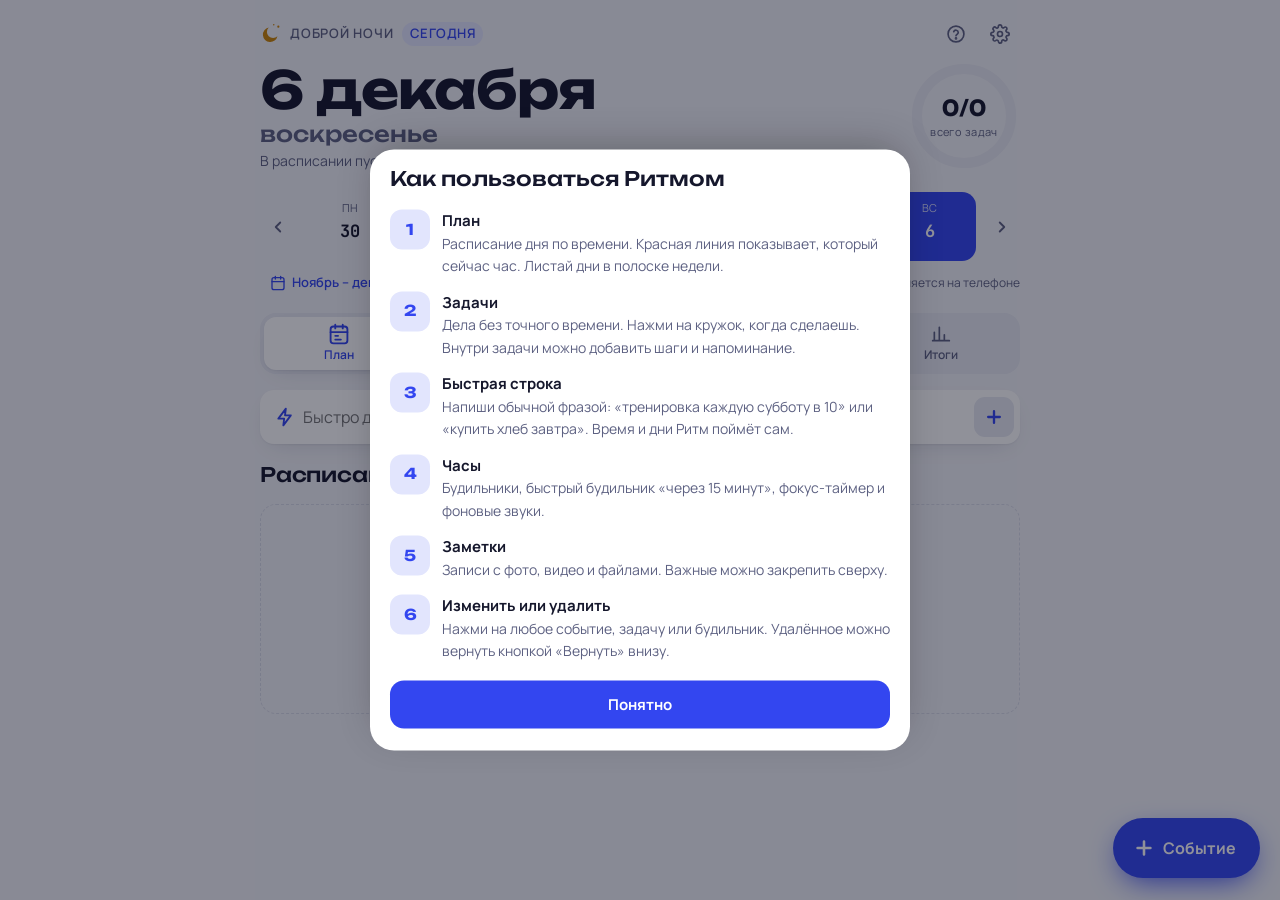
==== commit 0210d32b: "1.2.0: clearer interface, wheel time picker, own alarm melodies, fixes Co-Authored-By: Claude Opus 5" ====
--- a/android/app/src/main/assets/www/index.html
+++ b/android/app/src/main/assets/www/index.html
@@ -52,16 +52,21 @@
 .ico{width:16px;height:16px;flex:none;display:inline-block;vertical-align:-3px}
 
 /* ---------- hero ---------- */
-.hero{display:flex;gap:20px;align-items:center;justify-content:space-between;padding-block:24px 8px}
+.hero{display:flex;flex-direction:column;gap:6px;padding-block:14px 4px}
+.hero-top{display:flex;align-items:center;justify-content:space-between;gap:10px;min-height:40px}
+.hero-actions{display:flex;gap:4px;flex:none}
+.hero-actions .icon-btn{width:40px;height:40px}
+.hero-main{display:flex;align-items:center;justify-content:space-between;gap:14px}
 .hero-text{min-width:0}
-.greet{font-size:13px;font-weight:600;letter-spacing:.08em;text-transform:uppercase;color:var(--muted);display:flex;gap:10px;align-items:center;flex-wrap:wrap}
+.greet{font-size:13px;font-weight:600;letter-spacing:.06em;text-transform:uppercase;color:var(--muted);display:flex;gap:8px;align-items:center;min-width:0;white-space:nowrap;overflow:hidden}
+.greet #greet{overflow:hidden;text-overflow:ellipsis}
 .rel{background:var(--accent-soft);color:var(--accent);padding:2px 8px;border-radius:999px;letter-spacing:.04em}
 .icon-btn{width:34px;height:34px;border-radius:50%;display:grid;place-items:center;color:var(--muted);transition:background .2s,color .2s,transform .3s}
 .icon-btn:hover{background:var(--surface-2);color:var(--ink)}
 #settingsBtn:hover{transform:rotate(60deg)}
-.date{font-family:var(--f-display);font-weight:700;font-size:clamp(34px,8vw,60px);line-height:1;letter-spacing:-.02em;margin:10px 0 6px;text-wrap:balance}
-.date .wd{display:block;font-weight:500;font-size:.42em;letter-spacing:0;color:var(--muted);margin-top:8px}
-.summary{color:var(--muted);margin:6px 0 0;font-size:15px}
+.date{font-family:var(--f-display);font-weight:700;font-size:clamp(26px,7.2vw,52px);line-height:1.05;letter-spacing:-.02em;margin:2px 0 4px;white-space:nowrap}
+.date .wd{display:block;font-weight:500;font-size:max(14px,.42em);letter-spacing:0;color:var(--muted);margin-top:6px}
+.summary{color:var(--muted);margin:4px 0 0;font-size:14px}
 .summary b{color:var(--ink)}
 .ring{flex:none;position:relative;width:112px;height:112px}
 .ring svg{width:100%;height:100%;transform:rotate(-90deg)}
@@ -108,8 +113,8 @@
 .seg button svg{width:20px;height:20px;transition:transform .3s cubic-bezier(.3,1.6,.5,1)}
 .seg button[aria-selected="true"]{color:var(--accent)}
 .seg button[aria-selected="true"] svg{transform:scale(1.12)}
-.seg .lab{display:flex;align-items:center;gap:3px;max-width:100%;overflow:hidden}
-.seg .n{font-family:var(--f-mono);font-size:10px;background:var(--accent);color:var(--accent-ink);border-radius:999px;padding:0 5px;line-height:15px}
+.seg .lab{display:block;max-width:100%;overflow:hidden;text-overflow:ellipsis}
+.seg .n{position:absolute;top:3px;left:calc(50% + 5px);font-family:var(--f-mono);font-size:10px;font-weight:700;background:var(--accent);color:var(--accent-ink);border-radius:999px;padding:0 5px;line-height:16px;min-width:16px;text-align:center;box-shadow:0 0 0 2px var(--surface-2)}
 .seg .n:empty,.seg .n[data-z]{display:none}
 
 /* ---------- quick add ---------- */
@@ -119,7 +124,7 @@
 .qa-row svg{flex:none;color:var(--accent)}
 .qa-row input{flex:1;min-width:0;border:0;background:none;padding:9px 0;font-size:16px;outline:none}
 .qa-row button{flex:none;width:40px;height:40px;border-radius:11px;background:var(--accent);color:var(--accent-ink);display:grid;place-items:center;transition:transform .15s,opacity .2s}
-.qa-row button:disabled{opacity:.35}
+.qa-row button:disabled{opacity:1;background:var(--surface-2);color:var(--muted)}
 .qa-row button:active{transform:scale(.9)}
 .qa-prev{font-size:13px;color:var(--muted);display:flex;gap:6px;flex-wrap:wrap;align-items:center;min-height:0}
 .qa-prev:empty{display:none}
@@ -280,6 +285,26 @@
 .empty{border:1.5px dashed var(--line);border-radius:var(--r);padding:26px 20px;text-align:center;color:var(--muted);display:flex;flex-direction:column;gap:8px;align-items:center}
 .empty strong{font-family:var(--f-display);font-weight:500;color:var(--ink);font-size:16px}
 .empty p{margin:0;max-width:36ch}
+.act-btn{margin-top:4px;display:inline-flex;align-items:center;gap:8px;font-weight:700;font-size:15px;padding:11px 18px;border-radius:14px;background:var(--accent);color:var(--accent-ink);transition:transform .15s}
+.act-btn:active{transform:scale(.96)}
+.act-btn.soft{background:var(--accent-soft);color:var(--accent)}
+.qa-ex{display:flex;gap:6px;flex-wrap:wrap;align-items:center;font-size:13px;color:var(--muted);animation:fadeIn .25s both}
+.qa-ex button{font-size:13px;font-weight:600;padding:5px 10px;border-radius:999px;background:var(--surface);color:var(--ink);border:1px solid var(--line)}
+.grp{border-bottom:1px solid var(--line)}
+.grp>summary{list-style:none;display:flex;align-items:center;justify-content:space-between;gap:12px;padding:14px 2px;cursor:pointer}
+.grp>summary::-webkit-details-marker{display:none}
+.grp>summary span{display:flex;flex-direction:column;min-width:0}
+.grp>summary b{font-size:16px}
+.grp>summary small{font-size:13px;color:var(--muted)}
+.grp>summary .chev{flex:none;color:var(--muted);transition:transform .25s}
+.grp[open]>summary .chev{transform:rotate(180deg)}
+.grp-body{padding-bottom:8px}
+.grp-body .set-row:last-child{border-bottom:0}
+.help-list{margin:0;padding:0;list-style:none;display:flex;flex-direction:column;gap:14px}
+.help-list li{display:grid;grid-template-columns:40px 1fr;gap:12px;align-items:start}
+.help-list i{width:40px;height:40px;border-radius:12px;background:var(--accent-soft);color:var(--accent);display:grid;place-items:center;font-style:normal;font-weight:800;font-family:var(--f-display)}
+.help-list b{display:block;font-size:15px}
+.help-list span{font-size:14px;color:var(--muted)}
 
 /* ---------- focus ---------- */
 .focus{display:flex;flex-direction:column;align-items:center;gap:18px;padding-block:6px 10px}
@@ -320,6 +345,7 @@
 .bar-col.zero i{background:var(--surface-2)}
 .bar-col.zero em{color:var(--muted)}
 .bars.focus-bars .bar-col i{background:var(--calm)}
+.bars .bar-col.zero i{background:var(--surface-2)}
 .bar-days{display:grid;grid-template-columns:repeat(7,1fr);gap:8px;margin-top:8px;text-align:center;font-size:12px;color:var(--muted);text-transform:uppercase;letter-spacing:.05em}
 .bar-days .t{color:var(--accent);font-weight:700}
 .upcoming{list-style:none;margin:0;padding:0;display:flex;flex-direction:column;gap:6px}
@@ -518,7 +544,25 @@
 .al-main span{font-size:13px;color:var(--muted);overflow-wrap:anywhere}
 .al-tools{display:flex;gap:8px;flex-wrap:wrap;justify-content:space-between;margin-top:14px}
 .al-note{margin-top:14px;text-align:center}
-.al-time{font-family:var(--f-display)!important;font-size:44px!important;text-align:center;padding:14px!important;font-weight:700}
+.wheels{position:relative;display:flex;justify-content:center;align-items:center;gap:6px;height:168px;background:var(--surface-2);border-radius:20px;overflow:hidden;user-select:none}
+.wheel{height:168px;width:96px;overflow-y:scroll;scroll-snap-type:y mandatory;scrollbar-width:none;position:relative;z-index:1;outline:none;
+  -webkit-mask-image:linear-gradient(transparent,#000 30%,#000 70%,transparent);mask-image:linear-gradient(transparent,#000 30%,#000 70%,transparent)}
+.wheel::-webkit-scrollbar{display:none}
+.wheel div{height:56px;display:grid;place-items:center;scroll-snap-align:center;font-family:var(--f-display);font-weight:700;font-size:40px;color:var(--muted);font-variant-numeric:tabular-nums;transition:color .15s,transform .15s;cursor:pointer}
+.wheel div.sel{color:var(--ink);transform:scale(1.08)}
+.wheel div.pad{pointer-events:none}
+.wheel:focus-visible{box-shadow:inset 0 0 0 2px var(--accent);border-radius:14px}
+.wheel-colon{font-family:var(--f-display);font-size:40px;position:relative;z-index:1;margin-top:-6px}
+.wheel-hl{position:absolute;left:12px;right:12px;top:56px;height:56px;border-radius:14px;background:var(--surface);box-shadow:var(--shadow)}
+.sound-row{display:flex;gap:8px;align-items:center}
+.sound-row .inp{flex:1}
+.sound-row .round-btn{width:48px;height:48px;flex:none;display:grid;place-items:center;background:var(--accent-soft);color:var(--accent)}
+.al-until{margin:-4px 0 0;text-align:center;font-weight:600;color:var(--accent);font-size:15px;min-height:22px}
+.nap{display:flex;gap:6px;flex-wrap:wrap;align-items:center;justify-content:center;margin-top:14px;font-size:13px;color:var(--muted)}
+.al-empty{display:flex;flex-direction:column;align-items:center;gap:10px;text-align:center;padding:22px 16px;border:1.5px dashed var(--line);border-radius:var(--r)}
+.al-empty .big-bell{width:64px;height:64px;border-radius:20px;background:var(--accent-soft);color:var(--accent);display:grid;place-items:center}
+.al-empty strong{font-family:var(--f-display);font-weight:500;font-size:18px}
+.al-empty p{margin:0;color:var(--muted);max-width:32ch}
 
 /* ---------- ringing ---------- */
 .ring-ov{position:fixed;inset:0;z-index:80;display:flex;flex-direction:column;align-items:center;justify-content:center;gap:10px;color:#fff;text-align:center;
@@ -542,7 +586,7 @@
 .night-box span{color:#8a8fa8;font-size:15px}
 .night>button{position:absolute;left:50%;transform:translateX(-50%);bottom:calc(24px + env(safe-area-inset-bottom,0px));color:#6a6f88;font-size:14px;padding:10px 16px;border-radius:12px;border:1px solid #23263a}
 
-@media (max-width:420px){.ring{width:92px;height:92px}.ring-label b{font-size:18px}.hero{padding-block:18px 4px}.seg button{font-size:13px}}
+@media (max-width:420px){.ring{width:84px;height:84px}.ring-label b{font-size:17px}.ring-label span{font-size:10px}}
 
 /* ---------- installed app ---------- */
 .install-bar{position:fixed;z-index:42;left:50%;transform:translateX(-50%);bottom:calc(96px + env(safe-area-inset-bottom,0px));width:min(460px,calc(100vw - 24px));
@@ -572,16 +616,19 @@
 
 <div class="wrap">
   <header class="hero">
-    <div class="hero-text load-1">
-      <div class="greet"><span class="sky" id="sky" aria-hidden="true"></span><span id="greet">Добрый день</span><span class="rel" id="rel" hidden>сегодня</span>
-        <button class="icon-btn" id="settingsBtn" aria-label="Настройки"><svg width="18" height="18" viewBox="0 0 24 24" fill="none" stroke="currentColor" stroke-width="2" stroke-linecap="round" stroke-linejoin="round"><circle cx="12" cy="12" r="3"/><path d="M19.4 15a1.65 1.65 0 0 0 .33 1.82l.06.06a2 2 0 1 1-2.83 2.83l-.06-.06a1.65 1.65 0 0 0-1.82-.33 1.65 1.65 0 0 0-1 1.51V21a2 2 0 1 1-4 0v-.09A1.65 1.65 0 0 0 9 19.4a1.65 1.65 0 0 0-1.82.33l-.06.06a2 2 0 1 1-2.83-2.83l.06-.06A1.65 1.65 0 0 0 4.68 15a1.65 1.65 0 0 0-1.51-1H3a2 2 0 1 1 0-4h.09A1.65 1.65 0 0 0 4.6 9a1.65 1.65 0 0 0-.33-1.82l-.06-.06a2 2 0 1 1 2.83-2.83l.06.06A1.65 1.65 0 0 0 9 4.68a1.65 1.65 0 0 0 1-1.51V3a2 2 0 1 1 4 0v.09a1.65 1.65 0 0 0 1 1.51 1.65 1.65 0 0 0 1.82-.33l.06-.06a2 2 0 1 1 2.83 2.83l-.06.06A1.65 1.65 0 0 0 19.4 9a1.65 1.65 0 0 0 1.51 1H21a2 2 0 1 1 0 4h-.09a1.65 1.65 0 0 0-1.51 1z"/></svg></button>
+    <div class="hero-top load-1">
+      <div class="greet"><span class="sky" id="sky" aria-hidden="true"></span><span id="greet">Добрый день</span><span class="rel" id="rel" hidden>сегодня</span></div>
+      <div class="hero-actions"><button class="icon-btn" id="helpBtn" aria-label="Как пользоваться"><svg width="20" height="20" viewBox="0 0 24 24" fill="none" stroke="currentColor" stroke-width="2" stroke-linecap="round" stroke-linejoin="round"><circle cx="12" cy="12" r="9.5"/><path d="M9.3 9.2a2.8 2.8 0 0 1 5.4 1c0 1.9-2.7 2.4-2.7 4"/><circle cx="12" cy="17.3" r=".6" fill="currentColor"/></svg></button><button class="icon-btn" id="settingsBtn" aria-label="Настройки"><svg width="20" height="20" viewBox="0 0 24 24" fill="none" stroke="currentColor" stroke-width="2" stroke-linecap="round" stroke-linejoin="round"><circle cx="12" cy="12" r="3"/><path d="M19.4 15a1.65 1.65 0 0 0 .33 1.82l.06.06a2 2 0 1 1-2.83 2.83l-.06-.06a1.65 1.65 0 0 0-1.82-.33 1.65 1.65 0 0 0-1 1.51V21a2 2 0 1 1-4 0v-.09A1.65 1.65 0 0 0 9 19.4a1.65 1.65 0 0 0-1.82.33l-.06.06a2 2 0 1 1-2.83-2.83l.06-.06A1.65 1.65 0 0 0 4.68 15a1.65 1.65 0 0 0-1.51-1H3a2 2 0 1 1 0-4h.09A1.65 1.65 0 0 0 4.6 9a1.65 1.65 0 0 0-.33-1.82l-.06-.06a2 2 0 1 1 2.83-2.83l.06.06A1.65 1.65 0 0 0 9 4.68a1.65 1.65 0 0 0 1-1.51V3a2 2 0 1 1 4 0v.09a1.65 1.65 0 0 0 1 1.51 1.65 1.65 0 0 0 1.82-.33l.06-.06a2 2 0 1 1 2.83 2.83l-.06.06A1.65 1.65 0 0 0 19.4 9a1.65 1.65 0 0 0 1.51 1H21a2 2 0 1 1 0 4h-.09a1.65 1.65 0 0 0-1.51 1z"/></svg></button></div>
+    </div>
+    <div class="hero-main">
+      <div class="hero-text load-1">
+        <h1 class="date" id="dateTitle">16 октября<span class="wd">пятница</span></h1>
+        <p class="summary" id="summary"></p>
       </div>
-      <h1 class="date" id="dateTitle">16 октября<span class="wd">пятница</span></h1>
-      <p class="summary" id="summary"></p>
-    </div>
     <div class="ring load-2" role="img" id="ringBox" aria-label="Прогресс задач">
       <svg viewBox="0 0 100 100"><circle class="track" cx="50" cy="50" r="42" fill="none" stroke-width="9"/><circle class="bar" id="ringBar" cx="50" cy="50" r="42" fill="none" stroke-width="9" stroke-dasharray="263.9" stroke-dashoffset="263.9"/></svg>
       <div class="ring-label"><b id="ringNum">0/0</b><span id="ringCap">за день</span></div>
+    </div>
     </div>
   </header>
 
@@ -613,10 +660,11 @@
     <div class="quick-add" id="quickAdd">
       <div class="qa-row">
         <svg width="20" height="20" viewBox="0 0 24 24" fill="none" stroke="currentColor" stroke-width="2.2" stroke-linecap="round" stroke-linejoin="round"><path d="M13 2L4 14h7l-1 8 9-12h-7z"/></svg>
-        <input id="quick" type="text" autocomplete="off" enterkeyhint="done" placeholder="Быстро: «тренировка каждую субботу в 10»" aria-label="Быстрое добавление">
+        <input id="quick" type="text" autocomplete="off" enterkeyhint="done" placeholder="Быстро добавить дело…" aria-label="Быстрое добавление">
         <button id="quickGo" aria-label="Добавить" disabled><svg width="20" height="20" viewBox="0 0 24 24" fill="none" stroke="currentColor" stroke-width="2.8" stroke-linecap="round"><path d="M12 5v14M5 12h14"/></svg></button>
       </div>
       <div class="qa-prev" id="quickPrev"></div>
+      <div class="qa-ex" id="qaEx" hidden><span>Например:</span><button type="button" data-ex="зарядка по будням в 7">зарядка по будням в 7</button><button type="button" data-ex="тренировка каждую субботу в 10">тренировка каждую субботу в 10</button><button type="button" data-ex="купить хлеб завтра">купить хлеб завтра</button><button type="button" data-ex="сдать доклад 25.10 срочно">сдать доклад 25.10 срочно</button></div>
     </div>
 
     <section class="panel" id="p-plan">
@@ -653,7 +701,8 @@
       <div id="alarmView"><div id="permWarn"></div>
         <div class="next-al" id="nextAl"></div>
         <div class="al-list" id="alList"></div>
-        <div class="al-tools"><button class="link-btn" id="alNew"><svg class="ico" viewBox="0 0 24 24" fill="none" stroke="currentColor" stroke-width="2.6" stroke-linecap="round"><path d="M12 5v14M5 12h14"/></svg>Новый будильник</button><button class="link-btn" id="nightBtn"><svg class="ico" viewBox="0 0 24 24" fill="none" stroke="currentColor" stroke-width="2" stroke-linecap="round" stroke-linejoin="round"><path d="M21 12.8A9 9 0 1 1 11.2 3a7 7 0 0 0 9.8 9.8z"/></svg>Ночные часы</button></div>
+        <div class="nap" id="nap"><span>Быстрый будильник:</span><button class="chip-btn" data-nap="15">через 15 мин</button><button class="chip-btn" data-nap="30">30 мин</button><button class="chip-btn" data-nap="60">1 час</button><button class="chip-btn" data-nap="480">8 часов</button></div>
+        <div class="al-tools"><button class="act-btn" id="alNew"><svg class="ico" viewBox="0 0 24 24" fill="none" stroke="currentColor" stroke-width="2.6" stroke-linecap="round"><path d="M12 5v14M5 12h14"/></svg>Новый будильник</button><button class="link-btn" id="nightBtn"><svg class="ico" viewBox="0 0 24 24" fill="none" stroke="currentColor" stroke-width="2" stroke-linecap="round" stroke-linejoin="round"><path d="M21 12.8A9 9 0 1 1 11.2 3a7 7 0 0 0 9.8 9.8z"/></svg>Ночные часы</button></div>
         <p class="hint al-note">Будильник зазвонит, даже если Ритм закрыт, а телефон заблокирован.</p>
       </div>
       <div class="focus" id="focus" data-mode="work" hidden>
@@ -694,7 +743,7 @@
   </main>
 </div>
 
-<button class="fab" id="fab" aria-label="Добавить"><svg width="22" height="22" viewBox="0 0 24 24" fill="none" stroke="currentColor" stroke-width="2.8" stroke-linecap="round"><path d="M12 5v14M5 12h14"/></svg>Добавить</button>
+<button class="fab" id="fab" aria-label="Добавить"><svg width="22" height="22" viewBox="0 0 24 24" fill="none" stroke="currentColor" stroke-width="2.8" stroke-linecap="round"><path d="M12 5v14M5 12h14"/></svg><span id="fabLab">Добавить</span></button>
 
 <div class="scrim" id="scrim" hidden></div>
 
@@ -830,52 +879,72 @@
   <div class="lb-stage" id="lbStage"></div>
 </div>
 
+<div class="sheet" id="helpSheet" role="dialog" aria-modal="true" aria-labelledby="helpTitle" hidden>
+  <div class="grab"></div>
+  <h3 id="helpTitle">Как пользоваться Ритмом</h3>
+  <ul class="help-list">
+    <li><i>1</i><div><b>План</b><span>Расписание дня по времени. Красная линия показывает, который сейчас час. Листай дни в полоске недели.</span></div></li>
+    <li><i>2</i><div><b>Задачи</b><span>Дела без точного времени. Нажми на кружок, когда сделаешь. Внутри задачи можно добавить шаги и напоминание.</span></div></li>
+    <li><i>3</i><div><b>Быстрая строка</b><span>Напиши обычной фразой: «тренировка каждую субботу в 10» или «купить хлеб завтра». Время и дни Ритм поймёт сам.</span></div></li>
+    <li><i>4</i><div><b>Часы</b><span>Будильники, быстрый будильник «через 15 минут», фокус-таймер и фоновые звуки.</span></div></li>
+    <li><i>5</i><div><b>Заметки</b><span>Записи с фото, видео и файлами. Важные можно закрепить сверху.</span></div></li>
+    <li><i>6</i><div><b>Изменить или удалить</b><span>Нажми на любое событие, задачу или будильник. Удалённое можно вернуть кнопкой «Вернуть» внизу.</span></div></li>
+  </ul>
+  <div class="actions" style="margin-top:18px"><button type="button" class="btn primary" id="helpClose" style="flex:1">Понятно</button></div>
+</div>
+
 <div class="sheet" id="settings" role="dialog" aria-modal="true" aria-labelledby="setTitle" hidden>
   <div class="grab"></div>
   <h3 id="setTitle">Настройки</h3>
-  <div class="sub-head">Оформление</div>
+  <details class="grp"><summary><span><b>Цвет и тема</b><small>Цвет кнопок, светлая или тёмная тема, имя</small></span><svg class="chev" width="18" height="18" viewBox="0 0 24 24" fill="none" stroke="currentColor" stroke-width="2.4" stroke-linecap="round" stroke-linejoin="round"><path d="M6 9l6 6 6-6"/></svg></summary><div class="grp-body">
   <div class="set-row set-col"><div><b>Цвет кнопок</b><small>Выбери из палитры или задай свой</small></div>
     <div class="accents" id="accents"></div>
     <label class="custom-col"><input type="color" id="customCol" value="#3346f0">Свой цвет</label>
   </div>
-  <div class="set-row"><div><b>Тема</b><small>Как в системе или своя</small></div>
-    <div class="pill-seg" style="min-width:240px">
+  <div class="set-row set-col"><div><b>Тема</b><small>«Авто» — как в настройках телефона</small></div>
+    <div class="pill-seg">
       <input class="radio" type="radio" name="theme" id="th-auto" value="auto"><label for="th-auto">Авто</label>
       <input class="radio" type="radio" name="theme" id="th-light" value="light"><label for="th-light">Светлая</label>
       <input class="radio" type="radio" name="theme" id="th-dark" value="dark"><label for="th-dark">Тёмная</label>
     </div></div>
+  <div class="set-row set-col"><div><b>Как тебя зовут</b><small>Для приветствия наверху</small></div><input class="inp" id="userName" maxlength="30" autocomplete="off" placeholder="Имя или ник"></div>
+  </div></details>
+  <details class="grp"><summary><span><b>Фон, шрифт и эффекты</b><small>Живой фон, шрифт, карточки, размер текста</small></span><svg class="chev" width="18" height="18" viewBox="0 0 24 24" fill="none" stroke="currentColor" stroke-width="2.4" stroke-linecap="round" stroke-linejoin="round"><path d="M6 9l6 6 6-6"/></svg></summary><div class="grp-body">
   <div class="set-row set-col"><div><b>Фон и декорации</b><small>Узор или живая анимация за карточками</small></div><div class="opt-grid" id="opt-decor"></div></div>
   <div class="set-row set-col"><div><b>Шрифт заголовков</b></div><div class="opt-grid" id="opt-font"></div></div>
   <div class="set-row set-col"><div><b>Стиль карточек</b></div><div class="opt-grid" id="opt-cards"></div></div>
   <div class="set-row set-col"><div><b>Скругление углов</b></div><div class="opt-grid" id="opt-round"></div></div>
   <div class="set-row set-col"><div><b>Размер текста</b></div><div class="opt-grid" id="opt-size"></div></div>
-  <div class="set-row set-col"><div><b>Как тебя зовут</b><small>Для приветствия наверху</small></div><input class="inp" id="userName" maxlength="30" autocomplete="off" placeholder="Имя или ник"></div>
   <div class="set-row"><div><b>Небо у даты</b><small>Солнце днём, луна и звёзды ночью</small></div><button class="switch" id="skySw" role="switch" aria-checked="true" aria-label="Небо у даты"></button></div>
   <div class="set-row"><div><b>Салют за выполненный день</b><small>Когда закрыты все задачи дня</small></div><button class="switch" id="celebSw" role="switch" aria-checked="true" aria-label="Салют за выполненный день"></button></div>
   <div class="set-row"><div><b>Круги от касаний</b><small>Волна в месте нажатия</small></div><button class="switch" id="rippleSw" role="switch" aria-checked="true" aria-label="Круги от касаний"></button></div>
   <div class="set-row"><div><b>Переливы даты</b><small>Дата наверху переливается цветами</small></div><button class="switch" id="shimSw" role="switch" aria-checked="false" aria-label="Переливы даты"></button></div>
   <div class="set-row"><div><b>Спокойные анимации</b><small>Меньше движения на экране</small></div><button class="switch" id="calmSw" role="switch" aria-checked="false" aria-label="Спокойные анимации"></button></div>
-  <div class="sub-head">Звук</div>
+  </div></details>
+  <details class="grp"><summary><span><b>Звук</b><small>Звуки нажатий, сигнал напоминаний</small></span><svg class="chev" width="18" height="18" viewBox="0 0 24 24" fill="none" stroke="currentColor" stroke-width="2.4" stroke-linecap="round" stroke-linejoin="round"><path d="M6 9l6 6 6-6"/></svg></summary><div class="grp-body">
   <div class="set-row set-col"><div><b>Звуки интерфейса</b><small>Тихие звуки при нажатиях, добавлении и выполнении</small></div><div class="opt-grid" id="opt-sfx"></div>
     <label class="vol" for="sfxVol">Громкость<input type="range" id="sfxVol" min="0" max="1" step="0.05"></label></div>
   <div class="set-row"><div><b>Звук напоминаний</b><small>Сигнал, когда срабатывает напоминание или таймер</small></div><button class="switch" id="soundSw" role="switch" aria-checked="true" aria-label="Звук напоминаний"></button></div>
   <div class="set-row"><div><b>Проверить напоминание</b><small>Покажет пробное уведомление со звуком</small></div><button class="link-btn" id="testRem">Проверить</button></div>
+  </div></details>
   <div hidden id="pwaRows">
   <div class="set-row" id="installRow"><div><b>Установить на устройство</b><small id="installText">Иконка на рабочем столе и работа без интернета</small></div><button class="link-btn" id="installBtn">Установить</button></div>
   <div class="set-row"><div><b>Системные уведомления</b><small id="notifText">Напоминания и будильник, даже когда окно свёрнуто</small></div><button class="switch" id="notifSw" role="switch" aria-checked="false" aria-label="Системные уведомления"></button></div>
-  <div class="set-row"><div><b>Версия</b><small>Ритм 1.1.0</small></div><button class="link-btn" id="updBtn">Проверить обновление</button></div>
+  <div class="set-row"><div><b>Версия</b><small>Ритм 1.2.0</small></div><button class="link-btn" id="updBtn">Проверить обновление</button></div>
   <div class="set-row" id="apkRow" hidden><div><b>Приложение для Android</b><small>С виджетами и будильником, который звонит, даже когда Ритм закрыт</small></div><a class="link-btn" href="ritm.apk" download>Скачать</a></div>
   </div>
-  <div class="sub-head">Будильник и напоминания</div>
+  <details class="grp" id="grpPhone" open><summary><span><b>Будильник и напоминания</b><small>Разрешения телефона, проверка будильника, версия</small></span><svg class="chev" width="18" height="18" viewBox="0 0 24 24" fill="none" stroke="currentColor" stroke-width="2.4" stroke-linecap="round" stroke-linejoin="round"><path d="M6 9l6 6 6-6"/></svg></summary><div class="grp-body">
   <div id="permList"></div>
   <div class="set-row"><div><b>Проверить будильник</b><small>Зазвонит через 10 секунд. Можно сразу заблокировать телефон</small></div><button class="link-btn" id="nTest">Проверить</button></div>
   <div class="set-row"><div><b>Версия</b><small id="nVer">Ритм</small></div><button class="link-btn" id="nUpd">Проверить обновление</button></div>
-  <div class="sub-head">Данные</div>
+  </div></details>
+  <details class="grp" id="grpData"><summary><span><b>Данные</b><small>Резервная копия, восстановление, удаление</small></span><svg class="chev" width="18" height="18" viewBox="0 0 24 24" fill="none" stroke="currentColor" stroke-width="2.4" stroke-linecap="round" stroke-linejoin="round"><path d="M6 9l6 6 6-6"/></svg></summary><div class="grp-body">
   <div class="set-row" id="exportRow"><div><b>Резервная копия</b><small>Сохрани файл со всеми записями</small></div><button class="link-btn" id="exportBtn">Сохранить файл</button></div>
   <div class="set-row"><div><b>Восстановить из копии</b><small>Загрузи файл, сохранённый раньше</small></div><span class="link-btn file-btn">Выбрать файл<input type="file" id="importFile" accept=".json,application/json"></span></div>
   <div class="set-row set-col" id="storeRow" hidden><div><b>Хранилище вложений</b><small id="storeText">Считаю…</small><div class="meter"><b id="storeBar" style="width:0"></b></div></div><button class="link-btn" id="cleanBtn" style="align-self:flex-start">Убрать неиспользуемые файлы</button></div>
   <div class="set-row"><div><b>Удалить всё</b><small>События, задачи и статистику</small></div><button class="btn danger" id="wipeBtn">Удалить</button></div>
-  <div class="actions"><button type="button" class="btn plain" id="setClose" style="flex:1">Готово</button></div>
+  </div></details>
+  <div class="actions"><button type="button" class="btn primary" id="setClose" style="flex:1">Готово</button></div>
 </div>
 
 <div class="ring-ov" id="ringOv" hidden role="alertdialog" aria-modal="true" aria-labelledby="ringTime">
@@ -895,7 +964,14 @@
   <div class="grab"></div>
   <h3 id="alTitle">Будильник</h3>
   <form class="form" id="alForm" novalidate>
-    <input class="inp al-time" type="time" id="al-time" aria-label="Время будильника" required>
+    <div class="wheels" id="wheels" aria-label="Время будильника">
+      <div class="wheel" id="whH" tabindex="0" role="listbox" aria-label="Часы"></div>
+      <b class="wheel-colon">:</b>
+      <div class="wheel" id="whM" tabindex="0" role="listbox" aria-label="Минуты"></div>
+      <div class="wheel-hl" aria-hidden="true"></div>
+    </div>
+    <input type="hidden" id="al-time" value="07:00">
+    <p class="al-until" id="alUntil"></p>
     <div class="field"><span class="lbl">Дни</span>
       <div class="wdays" id="al-days">
         <input class="radio" type="checkbox" id="al-wd-1" value="1"><label for="al-wd-1">пн</label>
@@ -910,11 +986,12 @@
       <p class="hint" id="alHint"></p>
     </div>
     <div class="field"><label for="al-label">Подпись</label><input class="inp" id="al-label" maxlength="60" autocomplete="off" placeholder="Например: подъём в школу"></div>
-    <div class="row">
-      <div class="field"><label for="al-sound">Мелодия</label><select class="inp" id="al-sound"></select></div>
+    <div class="field"><label for="al-sound">Мелодия</label>
+      <div class="sound-row"><select class="inp" id="al-sound"></select>
+      <button type="button" class="round-btn" id="alPreview" aria-label="Послушать мелодию"><svg width="16" height="16" viewBox="0 0 24 24" fill="currentColor"><path d="M7 4.5v15l13-7.5z"/></svg></button></div>
+      <p class="hint" id="soundHint"></p>
+    </div>
       <div class="field"><label for="al-snooze">Отложить на</label><select class="inp" id="al-snooze"><option value="5">5 минут</option><option value="10">10 минут</option><option value="15">15 минут</option></select></div>
-    </div>
-    <button type="button" class="link-btn" id="alPreview" style="align-self:flex-start"><svg class="ico" viewBox="0 0 24 24" fill="currentColor"><path d="M7 4.5v15l13-7.5z"/></svg>Послушать мелодию</button>
     <div class="set-row" style="border:0;padding:0"><div><b>Плавно громче</b><small>Звук нарастает за 30 секунд</small></div><button type="button" class="switch" id="al-grad" role="switch" aria-checked="true" aria-label="Плавно громче"></button></div>
     <p class="err" id="alErr" role="alert"></p>
     <div class="actions">
@@ -978,7 +1055,7 @@
   if(Array.isArray(o.events))s.events=o.events.filter(e=>e&&e.id&&e.title).map(e=>({id:String(e.id),title:String(e.title),date:e.date||todayIso(),start:e.start||'09:00',end:e.end||'',color:[1,2,3,4].includes(e.color)?e.color:1,note:e.note||'',cat:e.cat||'',remind:typeof e.remind==='number'?e.remind:-1,repeat:normRep(e.repeat),skip:Array.isArray(e.skip)?e.skip:[],files:normFiles(e.files),created:e.created||0}));
   if(Array.isArray(o.notes))s.notes=o.notes.filter(n=>n&&n.id&&(n.title||n.text)).map(n=>({id:String(n.id),title:String(n.title||''),text:String(n.text||''),color:[1,2,3,4].includes(n.color)?n.color:1,pinned:!!n.pinned,files:normFiles(n.files),updated:n.updated||0}));
   if(Array.isArray(o.tasks))s.tasks=o.tasks.filter(t=>t&&t.id&&t.title).map(t=>({id:String(t.id),title:String(t.title),priority:[1,2,3].includes(t.priority)?t.priority:2,due:t.due||'',note:t.note||'',cat:t.cat||'',done:!!t.done,doneAt:t.doneAt||0,remindTime:t.remindTime||'',repeat:normRep(t.repeat),from:t.from||(t.created?iso(new Date(t.created)):todayIso()),doneDates:Array.isArray(t.doneDates)?t.doneDates.slice(-400):[],skip:Array.isArray(t.skip)?t.skip:[],subs:Array.isArray(t.subs)?t.subs.filter(x=>x&&x.t).map(x=>({id:x.id||uid(),t:String(x.t),d:!!x.d})):[],files:normFiles(t.files),created:t.created||0}));
-  if(Array.isArray(o.alarms))s.alarms=o.alarms.filter(a=>a&&a.id&&/^\d\d:\d\d$/.test(a.time)).map(a=>({id:String(a.id),time:a.time,days:Array.isArray(a.days)?a.days.map(Number).filter(n=>n>=0&&n<=6):[],label:String(a.label||''),sound:a.sound||'bells',snooze:[5,10,15].includes(a.snooze)?a.snooze:10,grad:a.grad!==false,on:a.on!==false,created:a.created||0}));
+  if(Array.isArray(o.alarms))s.alarms=o.alarms.filter(a=>a&&a.id&&/^\d\d:\d\d$/.test(a.time)).map(a=>({id:String(a.id),time:a.time,days:Array.isArray(a.days)?a.days.map(Number).filter(n=>n>=0&&n<=6):[],label:String(a.label||''),sound:String(a.sound||'bells'),soundName:String(a.soundName||''),snooze:[5,10,15].includes(a.snooze)?a.snooze:10,grad:a.grad!==false,on:a.on!==false,created:a.created||0}));
   if(o.focus&&typeof o.focus==='object')for(const k in o.focus){const v=Number(o.focus[k]);if(/^\d{4}-\d\d-\d\d$/.test(k)&&v>0)s.focus[k]=v}
   if(o.meta&&typeof o.meta==='object')s.meta={cleaned:!!o.meta.cleaned};
   return s;
@@ -1273,7 +1350,7 @@
   $('#nSched').textContent=evs.length||'';
   const rel=dayLabel(ui.day);$('#schedHead').textContent='Расписание'+(rel?' на '+rel:'');
   $('#copyPlan').hidden=!evs.length;
-  if(!evs.length){list.innerHTML='<li class="empty enter"><strong>День свободен</strong><p>Нажми «Добавить», чтобы вписать занятие или встречу. Повторяющиеся дела, например каждую субботу, тоже можно.</p></li>';return}
+  if(!evs.length){list.innerHTML='<li class="empty enter"><strong>День свободен</strong><p>Впиши занятие, встречу или тренировку. Можно сделать повтор, например каждую субботу.</p><button class="act-btn" data-act="event">Добавить событие</button></li>';return}
   const t=todayIso(),isToday=ui.day===t,isPast=ui.day<t,n=nowM();
   let h='',placed=false;
   evs.forEach((e,i)=>{
@@ -1367,7 +1444,7 @@
     else if(ui.filter==='done')msg=['Пока ничего не отмечено','Отметь задачу кружком слева, и она появится здесь.'];
     else if(one.length)msg=['Всё сделано','Все важные задачи закрыты. Можно выдохнуть.'];
     else msg=['Задач пока нет','Запиши то, что важно не забыть: дедлайны, звонки, покупки. Для дел по расписанию выбери повтор по дням недели.'];
-    list.innerHTML='<li class="empty enter"><strong>'+msg[0]+'</strong><p>'+msg[1]+'</p></li>';return}
+    list.innerHTML='<li class="empty enter"><strong>'+msg[0]+'</strong><p>'+msg[1]+'</p>'+(ui.filter!=='done'&&!ui.q?'<button class="act-btn" data-act="task">Добавить задачу</button>':'')+'</li>';return}
   list.innerHTML=items.map((t,i)=>taskCard(t,i,ui.day)).join('');
 }
 function renderTabs(){
@@ -1376,11 +1453,14 @@
   $('#quickAdd').hidden=!(ui.tab==='plan'||ui.tab==='tasks');
   TABS.forEach(k=>{$('#tab-'+k).setAttribute('aria-selected',String(ui.tab===k));const p=$('#p-'+k);const was=p.hidden;p.hidden=ui.tab!==k;if(was&&!p.hidden&&!reduce){p.classList.remove('panel-in');void p.offsetWidth;p.classList.add('panel-in')}});
   $('#fab').hidden=ui.tab==='stats'||(ui.tab==='focus'&&settings.clk!=='alarm');
+  $('#fabLab').textContent={plan:'Событие',tasks:'Задача',notes:'Заметка',focus:'Будильник'}[ui.tab]||'Добавить';$('#fab').setAttribute('aria-label','Добавить: '+$('#fabLab').textContent.toLowerCase());
 }
 function render(){renderHero();renderWeek();renderSchedule();renderTasks();renderNotes();renderTabs();if(ui.tab==='focus'){renderClock();renderFocus()}if(ui.tab==='stats')renderStats();firstPaint=false}
 
 /* ---------- interactions ---------- */
 document.addEventListener('click',e=>{
+  const act=e.target.closest('[data-act]');
+  if(act){const k=act.dataset.act;if(k==='event'){ui.tab='plan';openEditor()}else if(k==='task'){ui.tab='tasks';openEditor()}else if(k==='note')openNote();else if(k==='alarm')openAlarm();return}
   const day=e.target.closest('[data-day]');if(day){sfx('day');ui.day=day.dataset.day;render();return}
   const tog=e.target.closest('[data-toggle]');if(tog){toggleTask(tog.dataset.toggle,tog);return}
   const sub=e.target.closest('[data-sub]');if(sub){toggleSub(sub.dataset.sub);return}
@@ -1446,7 +1526,7 @@
 
 /* ---------- dialogs ---------- */
 let openDlg=null,lastFocus=null;const scrim=$('#scrim');
-function showDlg(el){sfx('open');lastFocus=document.activeElement;openDlg=el;scrim.hidden=false;el.hidden=false;el.scrollTop=0;requestAnimationFrame(()=>requestAnimationFrame(()=>{scrim.classList.add('on');el.classList.add('on')}))}
+function showDlg(el){sfx('open');$('#toast').classList.remove('on');lastFocus=document.activeElement;openDlg=el;scrim.hidden=false;el.hidden=false;el.scrollTop=0;requestAnimationFrame(()=>requestAnimationFrame(()=>{scrim.classList.add('on');el.classList.add('on')}))}
 function closeDlg(){const el=openDlg;if(!el)return;sfx('close');openDlg=null;scrim.classList.remove('on');el.classList.remove('on');setTimeout(()=>{if(!openDlg)scrim.hidden=true;el.hidden=true},reduce?0:420);if(lastFocus&&lastFocus.focus)try{lastFocus.focus({preventScroll:true})}catch(_){}}
 scrim.onclick=closeDlg;
 document.addEventListener('keydown',e=>{if(!$('#lb').hidden){if(e.key==='Escape')closeLb();else if(e.key==='ArrowRight')lbStep(1);else if(e.key==='ArrowLeft')lbStep(-1);return}if(e.key==='Escape'&&openDlg)closeDlg()});
@@ -1631,7 +1711,7 @@
   const q=ui.nq.trim().toLowerCase();
   const list=state.notes.filter(n=>!q||(n.title+' '+n.text).toLowerCase().includes(q)).sort((a,b)=>(b.pinned-a.pinned)||(b.updated-a.updated));
   const el=$('#notes');
-  if(!list.length){el.style.columns='auto';el.innerHTML='<div class="empty enter"><strong>'+(q?'Ничего не найдено':'Заметок пока нет')+'</strong><p>'+(q?'Попробуй другое слово.':'Записывай идеи, списки покупок, конспекты. К заметке можно прикрепить фото и файлы.')+'</p></div>';return}
+  if(!list.length){el.style.columns='auto';el.innerHTML='<div class="empty enter"><strong>'+(q?'Ничего не найдено':'Заметок пока нет')+'</strong><p>'+(q?'Попробуй другое слово.':'Записывай идеи, списки покупок, конспекты. К заметке можно прикрепить фото и файлы.')+'</p>'+(q?'':'<button class="act-btn" data-act="note">Новая заметка</button>')+'</div>';return}
   el.style.columns='';
   el.innerHTML=list.map((n,i)=>'<div class="note-wrap '+enterCls('n'+n.id)+'" style="--i:'+i+';--c:var(--sw'+n.color+')"><button class="note" data-note="'+n.id+'">'+
     (n.title?'<h4>'+(n.pinned?PIN_ICO:'')+'<span>'+esc(n.title)+'</span></h4>':'')+(n.text?'<p>'+esc(n.text)+'</p>':'')+
@@ -1781,14 +1861,18 @@
   $('#quick').value='';quickPreview();persist();render();
   sfx('add');toast(kind==='event'?'Событие добавлено':'Задача добавлена','Изменить',()=>openEditor(kind,id));
 }
-$('#quick').addEventListener('input',quickPreview);
+$('#quick').addEventListener('input',()=>{quickPreview();qaEx()});
+function qaEx(){$('#qaEx').hidden=!(document.activeElement===$('#quick')&&!$('#quick').value.trim())}
+$('#quick').addEventListener('focus',qaEx);$('#quick').addEventListener('blur',()=>setTimeout(qaEx,150));
+$('#qaEx').addEventListener('mousedown',e=>e.preventDefault());
+$('#qaEx').addEventListener('click',e=>{const b=e.target.closest('[data-ex]');if(!b)return;$('#quick').value=b.dataset.ex;$('#quick').focus();quickPreview();qaEx()});
 $('#quick').addEventListener('keydown',e=>{if(e.key==='Enter'){e.preventDefault();quickCreate()}});
 $('#quickGo').onclick=quickCreate;
 
 /* ---------- alarm clock ---------- */
 const SOUNDS=[['bells','Колокольчики'],['dawn','Рассвет'],['harp','Арфа'],['kalimba','Калимба'],['chimes','Ветряные колокольчики'],['lullaby','Колыбельная'],['marimba','Маримба'],['birds','Птички'],['classic','Классика'],['arcade','Аркада']];
 function playMelody(name,vol){
-  if(!graph())return;const T=(f,o)=>tone(f,Object.assign({},o,{vol:(o.vol||.3)*vol*1.6}));
+  if(!graph())return;if(!SOUNDS.some(x=>x[0]===name))name='bells';const T=(f,o)=>tone(f,Object.assign({},o,{vol:(o.vol||.3)*vol*1.6}));
   if(name==='bells')[[0,0],[4,.2],[7,.4],[12,.6]].forEach(([n,a])=>T(st(1046.5,n),{at:a,dur:1.8,vol:.2,fm:.6,fmr:3.5}));
   else if(name==='dawn')[[0,0],[4,.3],[7,.6],[11,.9],[12,1.2],[16,1.5]].forEach(([n,a])=>T(st(392,n),{at:a,dur:1.6,vol:.22,type:'triangle',lp:2600}));
   else if(name==='harp')[0,4,7,11,14,19,23].forEach((n,i)=>T(st(261.6,n),{at:i*.11,dur:1.8,vol:.2,fm:.2,fmr:2,lp:3200}));
@@ -1817,7 +1901,10 @@
 $('#clockSeg').addEventListener('change',e=>{settings.clk=e.target.value;saveSettings();renderClock();renderTabs()});
 function renderAlarms(){
   const nx=nextAlarm();
-  $('#nextAl').innerHTML=nx?'<span>Следующий будильник</span><b>'+new Date(nx.t).toTimeString().slice(0,5)+'</b><span>через '+untilText(nx.t-Date.now())+(nx.a.label?' · '+esc(nx.a.label):'')+'</span>':'<span>Будильников нет</span><b>--:--</b><span>Нажми «Новый будильник», чтобы поставить</span>';
+  const BELL='<svg width="32" height="32"><use href="#i-bell"/></svg>';
+  $('#nextAl').innerHTML=nx?'<span>Следующий будильник</span><b>'+new Date(nx.t).toTimeString().slice(0,5)+'</b><span>через '+untilText(nx.t-Date.now())+(nx.a.label?' · '+esc(nx.a.label):'')+'</span>':
+    (state.alarms.length?'<span>Все будильники выключены</span><span>Включи нужный переключателем справа</span>':'<div class="al-empty"><span class="big-bell">'+BELL+'</span><strong>Будильников пока нет</strong><p>Поставь время и дни, когда звонить. Например, по будням в 7:00.</p><button class="act-btn" data-act="alarm">Поставить будильник</button></div>');
+  $('#alNew').hidden=!state.alarms.length;
   const list=state.alarms.slice().sort((a,b)=>a.time.localeCompare(b.time));
   $('#alList').innerHTML=list.map((a,i)=>'<div class="al-item'+(a.on?'':' off')+' '+enterCls('al'+a.id)+'" style="--i:'+i+'"><button class="al-main" data-alarm="'+a.id+'"><b>'+a.time+'</b><span>'+alDays(a.days)+(a.label?' · '+esc(a.label):'')+'</span></button><button class="switch" data-altog="'+a.id+'" role="switch" aria-checked="'+a.on+'" aria-label="Будильник '+a.time+'"></button></div>').join('');
 }
@@ -1826,30 +1913,81 @@
   const m=e.target.closest('[data-alarm]');if(m)openAlarm(m.dataset.alarm);
 });
 let editingAlarm=null;
-$('#al-sound').innerHTML=SOUNDS.map(s=>'<option value="'+s[0]+'">'+s[1]+'</option>').join('');
-function alHint(){const d=$$('#al-days input:checked').map(i=>Number(i.value));$('#alHint').textContent='Повтор: '+alDays(d)+'.'}
+document.addEventListener('click',e=>{
+  const n=e.target.closest('[data-nap]');if(!n)return;
+  const t=new Date(Date.now()+Number(n.dataset.nap)*60000);const time=pad(t.getHours())+':'+pad(t.getMinutes());
+  const mins=Number(n.dataset.nap);
+  const a={id:uid(),created:Date.now(),time,days:[],label:mins>=240?'Подъём':'Короткий отдых',sound:settings.lastSound||'bells',soundName:'',snooze:5,grad:true,on:true};
+  state.alarms.push(a);persist();renderAlarms();sfx('add');unlockAudio();
+  toast('Будильник на '+time+' поставлен','Отменить',()=>{state.alarms=state.alarms.filter(x=>x!==a);persist();renderAlarms()});
+});
+/* wheel time picker */
+const WH_ROW=56;
+function buildWheel(el,n){el.innerHTML='<div class="pad"></div>'+Array.from({length:n},(_,i)=>'<div data-v="'+i+'">'+pad(i)+'</div>').join('')+'<div class="pad"></div>'}
+buildWheel($('#whH'),24);buildWheel($('#whM'),60);
+function wheelVal(el){return Math.max(0,Math.min(el.children.length-3,Math.round(el.scrollTop/WH_ROW)))}
+function markWheel(el){const v=wheelVal(el);[...el.children].forEach(c=>c.classList.toggle('sel',c.dataset.v==String(v)))}
+function setWheels(t,smooth){const [h,m]=t.split(':').map(Number);[[ '#whH',h],['#whM',m]].forEach(([id,v])=>{const el=$(id);el.scrollTo({top:v*WH_ROW,behavior:smooth&&!reduce?'smooth':'auto'});markWheel(el)})}
+function wheelsToInput(){const t=pad(wheelVal($('#whH')))+':'+pad(wheelVal($('#whM')));$('#al-time').value=t;alUntil()}
+function alUntil(){
+  const days=$$('#al-days input:checked').map(i=>Number(i.value));
+  const t=nextFire({time:$('#al-time').value,days});
+  $('#alUntil').textContent=t?'Зазвонит через '+untilText(t-Date.now())+(days.length?'':', один раз'):'';
+}
+['#whH','#whM'].forEach(id=>{
+  const el=$(id);let tm=0,lastV=-1;
+  el.addEventListener('scroll',()=>{markWheel(el);const v=wheelVal(el);if(v!==lastV){lastV=v;if(settings.sfx&&settings.sfx!=='off'&&!$('#alarmSheet').hidden)sfx('day')}clearTimeout(tm);tm=setTimeout(wheelsToInput,90)},{passive:true});
+  el.addEventListener('click',e=>{const d=e.target.closest('[data-v]');if(d)el.scrollTo({top:Number(d.dataset.v)*WH_ROW,behavior:reduce?'auto':'smooth'})});
+  el.addEventListener('keydown',e=>{if(e.key==='ArrowUp'||e.key==='ArrowDown'){e.preventDefault();const max=el.children.length-3;const v=Math.max(0,Math.min(max,wheelVal(el)+(e.key==='ArrowUp'?-1:1)));el.scrollTo({top:v*WH_ROW})}});
+});
+/* melodies: built-in, from the phone, from a file */
+function soundName(id){const b=SOUNDS.find(x=>x[0]===id);if(b)return b[1];const c=(settings.customSounds||[]).find(x=>x.id===id);return c?c.name:'Своя мелодия'}
+function fillSounds(cur){
+  const custom=(settings.customSounds||[]).slice();
+  if(cur&&!SOUNDS.some(x=>x[0]===cur)&&!custom.some(x=>x.id===cur))custom.push({id:cur,name:'Своя мелодия'});
+  let h='<optgroup label="Мелодии Ритма">'+SOUNDS.map(x=>'<option value="'+x[0]+'">'+x[1]+'</option>').join('')+'</optgroup>';
+  if(custom.length)h+='<optgroup label="Мои мелодии">'+custom.map(x=>'<option value="'+esc(x.id)+'">'+esc(x.name)+'</option>').join('')+'</optgroup>';
+  if(window.RitmNative&&RitmNative.pickSound)h+='<optgroup label="Добавить свою"><option value="__ringtone">Выбрать мелодию телефона…</option><option value="__file">Выбрать файл с музыкой…</option></optgroup>';
+  $('#al-sound').innerHTML=h;$('#al-sound').value=cur||'bells';$('#al-sound').dataset.prev=$('#al-sound').value;
+  $('#soundHint').textContent=window.RitmNative&&RitmNative.pickSound?'Внизу списка можно выбрать мелодию телефона или свой файл с музыкой.':'';
+}
+$('#al-sound').addEventListener('change',e=>{
+  const v=e.target.value;
+  if(v==='__ringtone'||v==='__file'){e.target.value=e.target.dataset.prev||'bells';try{RitmNative.pickSound(v.slice(2))}catch(err){toast('Не получилось открыть выбор мелодии')}return}
+  e.target.dataset.prev=v;stopPreview();
+});
+window.__ritmSoundPicked=(id,name)=>{
+  if(!id){toast(name==='ringtone'?'Эту мелодию не получилось открыть, выбери другую':'Не получилось открыть файл. Подойдёт MP3, M4A, OGG или WAV до 25 МБ');return}
+  settings.customSounds=(settings.customSounds||[]).filter(x=>x.id!==id);settings.customSounds.unshift({id,name:name||'Своя мелодия'});
+  settings.customSounds=settings.customSounds.slice(0,12);saveSettings();
+  fillSounds(id);sfx('add');toast('Мелодия «'+(name||'Своя мелодия')+'» выбрана');
+};
+let previewing=false;
+function stopPreview(){if(previewing&&window.RitmNative&&RitmNative.stopPreview){try{RitmNative.stopPreview()}catch(e){}}previewing=false}
+function alHint(){const d=$$('#al-days input:checked').map(i=>Number(i.value));$('#alHint').textContent='Повтор: '+alDays(d)+'.';alUntil()}
 $$('#al-days input').forEach(i=>i.addEventListener('change',alHint));
 $$('[data-alq]').forEach(b=>b.onclick=()=>{const d=b.dataset.alq?b.dataset.alq.split(',').map(Number):[];$$('#al-days input').forEach(i=>i.checked=d.includes(Number(i.value)));alHint()});
 function openAlarm(id){
   unlockAudio();
   const a=id?state.alarms.find(x=>x.id===id):null;editingAlarm=a?a.id:null;
   $('#alTitle').textContent=a?'Будильник':'Новый будильник';
-  $('#al-time').value=a?a.time:'07:00';$('#al-label').value=a?a.label:'';$('#al-sound').value=a?a.sound:'bells';$('#al-snooze').value=String(a?a.snooze:10);
+  $('#al-time').value=a?a.time:(arguments[1]||'07:00');$('#al-label').value=a?a.label:'';fillSounds(a?a.sound:(settings.lastSound||'bells'));$('#al-snooze').value=String(a?a.snooze:10);
   $('#al-grad').setAttribute('aria-checked',String(a?a.grad:true));
   const d=a?a.days:[1,2,3,4,5];$$('#al-days input').forEach(i=>i.checked=d.includes(Number(i.value)));alHint();
   $('#alErr').textContent='';const del=$('#alDel');del.hidden=!a;del.classList.remove('armed');del.textContent='Удалить';
   showDlg($('#alarmSheet'));
+  requestAnimationFrame(()=>setWheels($('#al-time').value,false));setTimeout(()=>setWheels($('#al-time').value,false),60);alUntil();
 }
 $('#alNew').onclick=()=>openAlarm();
-$('#alCancel').onclick=closeDlg;
+$('#alCancel').onclick=()=>{stopPreview();closeDlg()};
 $('#al-grad').onclick=function(){this.setAttribute('aria-checked',String(this.getAttribute('aria-checked')!=='true'))};
-$('#alPreview').onclick=()=>{unlockAudio();playMelody($('#al-sound').value,.5)};
+$('#alPreview').onclick=()=>{unlockAudio();const v=$('#al-sound').value;if(SOUNDS.some(x=>x[0]===v))playMelody(v,.5);else if(window.RitmNative&&RitmNative.previewSound){RitmNative.previewSound(v);previewing=true;toast('Играет 10 секунд')}else toast('Свою мелодию можно послушать в приложении для Android')};
 $('#alForm').addEventListener('submit',e=>{
-  e.preventDefault();const time=$('#al-time').value;if(!time){$('#alErr').textContent='Укажи время.';return}
+  e.preventDefault();stopPreview();wheelsToInput();const time=$('#al-time').value;if(!time){$('#alErr').textContent='Укажи время.';return}
   const days=$$('#al-days input:checked').map(i=>Number(i.value));
-  const data={time,days,label:$('#al-label').value.trim(),sound:$('#al-sound').value,snooze:Number($('#al-snooze').value),grad:$('#al-grad').getAttribute('aria-checked')==='true',on:true};
+  const data={time,days,label:$('#al-label').value.trim(),sound:$('#al-sound').value,soundName:soundName($('#al-sound').value),snooze:Number($('#al-snooze').value),grad:$('#al-grad').getAttribute('aria-checked')==='true',on:true};
   let a;if(editingAlarm){a=state.alarms.find(x=>x.id===editingAlarm);Object.assign(a,data)}else{a=Object.assign({id:uid(),created:Date.now()},data);state.alarms.push(a)}
-  alSnooze=alSnooze.filter(s=>s.id!==a.id);lsSet('ritm-alsnooze',alSnooze);
+  alSnooze=alSnooze.filter(s=>s.id!==a.id);lsSet('ritm-alsnooze',alSnooze);settings.lastSound=data.sound;
   persist();closeDlg();settings.clk='alarm';saveSettings();ui.tab='focus';lsSet('ritm-tab','focus');render();
   sfx('add');toast('Будильник зазвонит через '+untilText(nextFire(a)-Date.now()));
 });
@@ -2110,6 +2248,8 @@
 /* ---------- settings ---------- */
 $('#settingsBtn').onclick=()=>{$('#th-'+settings.theme).checked=true;$('#soundSw').setAttribute('aria-checked',String(settings.sound));$('#wipeBtn').classList.remove('armed');$('#wipeBtn').textContent='Удалить';renderAccents();renderOpts();renderStore();showDlg($('#settings'))};
 $('#setClose').onclick=closeDlg;
+$('#helpBtn').onclick=()=>showDlg($('#helpSheet'));$('#helpClose').onclick=closeDlg;
+setTimeout(()=>{if(!lsGet('ritm-help-seen',false)){lsSet('ritm-help-seen',true);if(!openDlg&&!state.events.length&&!state.tasks.length&&!state.notes.length)showDlg($('#helpSheet'))}},1200);
 $$('input[name=theme]').forEach(i=>i.addEventListener('change',()=>{settings.theme=i.value;saveSettings();applyTheme()}));
 $('#soundSw').onclick=function(){settings.sound=!settings.sound;this.setAttribute('aria-checked',String(settings.sound));saveSettings();if(settings.sound){unlockAudio();chime()}};
 let downloads=null;
@@ -2340,6 +2480,15 @@
   try{const qp=new URLSearchParams(location.search);const add=qp.get('add');if(add)setTimeout(()=>__ritmOpen(qp.get('tab')||'plan',add),700)}catch(e){}
   setTimeout(()=>{nativeEvents();nativeSync();nativeBars()},400);
 }
+/* show a snoozed alarm (kept by the phone) as the next one */
+if(N){
+  const _ra=renderAlarms;renderAlarms=function(){
+    _ra();
+    try{readStatus();const nx=nextAlarm();const t=nStatus.next;
+      if(t&&t>Date.now()&&(!nx||t<nx.t-60000)){const d=new Date(t);$('#nextAl').innerHTML='<span>Отложенный будильник</span><b>'+pad(d.getHours())+':'+pad(d.getMinutes())+'</b><span>через '+untilText(t-Date.now())+'</span>'}
+    }catch(e){}
+  };
+}
 
 /* ---------- boot ---------- */
 applyTheme();applyAccent();
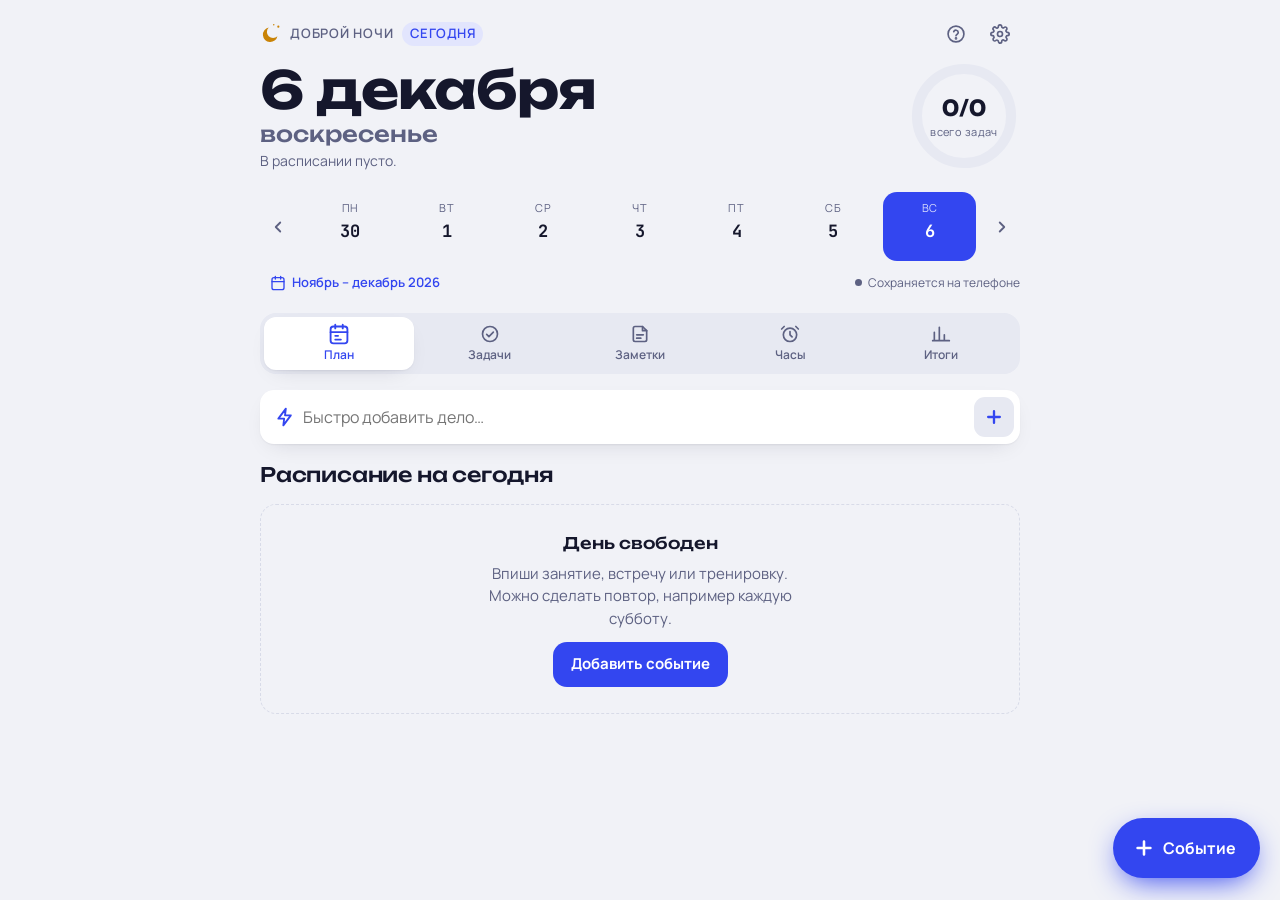
==== commit 6ebbca5c: "1.4.0: yearly repeat, fix Alarm and Today widgets, widget render test Co-Authored-By: Claude Opus 5." ====
--- a/android/app/src/main/assets/www/index.html
+++ b/android/app/src/main/assets/www/index.html
@@ -765,6 +765,7 @@
         <input class="radio" type="radio" name="rep" id="r-none" value="none"><label for="r-none">Один раз</label>
         <input class="radio" type="radio" name="rep" id="r-daily" value="daily"><label for="r-daily">Каждый день</label>
         <input class="radio" type="radio" name="rep" id="r-weekly" value="weekly"><label for="r-weekly">По дням</label>
+        <input class="radio" type="radio" name="rep" id="r-yearly" value="yearly"><label for="r-yearly">Каждый год</label>
       </div>
       <div class="wdays" id="wdays" hidden>
         <input class="radio" type="checkbox" id="wd-1" value="1"><label for="wd-1">пн</label>
@@ -815,7 +816,7 @@
           <input class="radio" type="radio" name="prio" id="f-p3" value="3"><label for="f-p3">Можно позже</label>
         </div>
       </div>
-      <div class="field" id="dueField"><label for="f-due">Срок</label>
+      <div class="field" id="dueField"><label for="f-due" id="dueLbl">Срок</label>
         <input class="inp" type="date" id="f-due">
         <div class="quick">
           <button type="button" class="chip-btn" data-due="0">Сегодня</button>
@@ -930,7 +931,7 @@
   <div hidden id="pwaRows">
   <div class="set-row" id="installRow"><div><b>Установить на устройство</b><small id="installText">Иконка на рабочем столе и работа без интернета</small></div><button class="link-btn" id="installBtn">Установить</button></div>
   <div class="set-row"><div><b>Системные уведомления</b><small id="notifText">Напоминания и будильник, даже когда окно свёрнуто</small></div><button class="switch" id="notifSw" role="switch" aria-checked="false" aria-label="Системные уведомления"></button></div>
-  <div class="set-row"><div><b>Версия</b><small>Ритм 1.2.0</small></div><button class="link-btn" id="updBtn">Проверить обновление</button></div>
+  <div class="set-row"><div><b>Версия</b><small>Ритм 1.4.0</small></div><button class="link-btn" id="updBtn">Проверить обновление</button></div>
   <div class="set-row" id="apkRow" hidden><div><b>Приложение для Android</b><small>С виджетами и будильником, который звонит, даже когда Ритм закрыт</small></div><a class="link-btn" href="ritm.apk" download>Скачать</a></div>
   </div>
   <details class="grp" id="grpPhone" open><summary><span><b>Будильник и напоминания</b><small>Разрешения телефона, проверка будильника, версия</small></span><svg class="chev" width="18" height="18" viewBox="0 0 24 24" fill="none" stroke="currentColor" stroke-width="2.4" stroke-linecap="round" stroke-linejoin="round"><path d="M6 9l6 6 6-6"/></svg></summary><div class="grp-body">
@@ -1048,7 +1049,7 @@
 const seen=new Set();let firstPaint=true;
 
 /* ---------- data normalize ---------- */
-function normRep(r){if(!r||(r.type!=='daily'&&r.type!=='weekly'))return{type:'none',days:[]};const days=r.type==='weekly'&&Array.isArray(r.days)?r.days.map(Number).filter(n=>n>=0&&n<=6):[];if(r.type==='weekly'&&!days.length)return{type:'none',days:[]};return{type:r.type,days}}
+function normRep(r){if(r&&r.type==='yearly')return /^\d\d-\d\d$/.test(r.md||'')?{type:'yearly',days:[],md:r.md}:{type:'none',days:[]};if(!r||(r.type!=='daily'&&r.type!=='weekly'))return{type:'none',days:[]};const days=r.type==='weekly'&&Array.isArray(r.days)?r.days.map(Number).filter(n=>n>=0&&n<=6):[];if(r.type==='weekly'&&!days.length)return{type:'none',days:[]};return{type:r.type,days}}
 function norm(o){
   const s={events:[],tasks:[],notes:[],alarms:[],focus:{},meta:{}};
   if(!o||typeof o!=='object')return s;
@@ -1073,12 +1074,16 @@
 /* ---------- occurrence helpers ---------- */
 const wdOf=d=>parse(d).getDay();
 const isRec=x=>x.repeat.type!=='none';
-function onDay(x,base,d){if(d<base||x.skip.includes(d))return false;if(x.repeat.type==='daily')return true;if(x.repeat.type==='weekly')return x.repeat.days.includes(wdOf(d));return false}
+function onDay(x,base,d){if(d<base||x.skip.includes(d))return false;if(x.repeat.type==='daily')return true;if(x.repeat.type==='weekly')return x.repeat.days.includes(wdOf(d));if(x.repeat.type==='yearly')return yearlyOn(x.repeat.md,d);return false}
+/* yearly: same day and month; 29 February falls on the 28th in ordinary years */
+function yearlyOn(md,d){const m=d.slice(5);if(m===md)return true;if(md==='02-29'&&m==='02-28'){const y=+d.slice(0,4);return !(y%4===0&&(y%100!==0||y%400===0))}return false}
+function nextYearly(md,from){const y=+from.slice(0,4);for(let k=0;k<2;k++){const yy=y+k;let d=yy+'-'+md;if(md==='02-29'&&!(yy%4===0&&(yy%100!==0||yy%400===0)))d=yy+'-02-28';if(d>=from)return d}return(y+1)+'-'+md}
 const evOn=(e,d)=>isRec(e)?onDay(e,e.date,d):e.date===d;
 const rtOn=(t,d)=>isRec(t)&&onDay(t,t.from,d);
 const tDone=(t,d)=>isRec(t)?t.doneDates.includes(d):t.done;
 function repLabel(r){
   if(r.type==='daily')return'каждый день';
+  if(r.type==='yearly'){const m=+r.md.slice(0,2),d=+r.md.slice(3);return'каждый год, '+d+' '+MONTHS[m-1]}
   if(r.type!=='weekly')return'';
   const ds=r.days.slice().sort((a,b)=>((a+6)%7)-((b+6)%7));
   if(ds.length===7)return'каждый день';
@@ -1540,13 +1545,15 @@
   const type=curType(),rep=curRep();
   $('#eventFields').hidden=type!=='event';$('#taskFields').hidden=type!=='task';
   $('#wdays').hidden=rep!=='weekly';
-  $('#dueField').hidden=type!=='task'||rep!=='none';
-  $('#dateLbl').textContent=rep==='none'?'Дата':'Начиная с';
+  $('#dueField').hidden=type!=='task'||(rep!=='none'&&rep!=='yearly');
+  $('#dueLbl').textContent=rep==='yearly'?'Дата (повтор каждый год)':'Срок';
+  $('#dateLbl').textContent=rep==='none'||rep==='yearly'?'Дата':'Начиная с';
   const h=$('#repHint');
   if(rep==='weekly'){const days=$$('#wdays input:checked').map(i=>Number(i.value));h.hidden=false;h.textContent=days.length?'Будет повторяться '+repLabel({type:'weekly',days})+'.':'Выбери дни недели.'}
   else if(rep==='daily'){h.hidden=false;h.textContent='Будет повторяться каждый день.'}
+  else if(rep==='yearly'){const d=type==='task'?$('#f-due').value:$('#f-date').value;h.hidden=false;h.textContent=d?'Будет повторяться '+repLabel({type:'yearly',md:d.slice(5)})+'. Подходит для дней рождения и годовщин.':'Выбери дату.'}
   else h.hidden=true;
-  $('#rtHint').textContent=type==='task'&&rep!=='none'?'Напомню в этот час в каждый день повтора.':'Оставь пустым, если напоминание не нужно. Без срока напомню сегодня.';
+  $('#rtHint').textContent=type==='task'&&rep==='yearly'?'Напомню в этот час в этот день каждый год.':type==='task'&&rep!=='none'?'Напомню в этот час в каждый день повтора.':'Оставь пустым, если напоминание не нужно. Без срока напомню сегодня.';
 }
 function setRep(r,baseDay){
   $('#r-'+r.type).checked=true;
@@ -1561,7 +1568,8 @@
 $('#typeSeg').addEventListener('change',()=>{syncForm();$('#err').textContent=''});
 $$('input[name=rep]').forEach(i=>i.addEventListener('change',syncForm));
 $$('#wdays input').forEach(i=>i.addEventListener('change',syncForm));
-$$('[data-due]').forEach(b=>b.onclick=()=>{$('#f-due').value=b.dataset.due===''?'':iso(addDays(new Date(),Number(b.dataset.due)))});
+$('#f-due').addEventListener('change',syncForm);$('#f-date').addEventListener('change',syncForm);
+$$('[data-due]').forEach(b=>b.onclick=()=>{$('#f-due').value=b.dataset.due===''?'':iso(addDays(new Date(),Number(b.dataset.due)));syncForm()});
 function nextHour(){const d=new Date();return pad(Math.min(d.getHours()+1,23))+':00'}
 function plusHour(t){const m=Math.min(toM(t)+60,23*60+59);return pad(Math.floor(m/60))+':'+pad(m%60)}
 $('#f-start').addEventListener('change',()=>{const s=$('#f-start').value,e=$('#f-end').value;if(s&&(!e||toM(e)<=toM(s)))$('#f-end').value=plusHour(s)});
@@ -1578,6 +1586,7 @@
     $('#type-task').checked=true;$('#sheetTitle').textContent='Задача';
     $('#f-title').value=t.title;$('#f-p'+t.priority).checked=true;$('#f-due').value=t.due;$('#f-rtime').value=t.remindTime;
     $('#f-cat').value=t.cat;$('#f-note').value=t.note;setRep(t.repeat,ui.day);draftSubs=t.subs.map(s=>Object.assign({},s));
+    if(t.repeat.type==='yearly')$('#f-due').value=t.from;
     $('#f-date').value=ui.day;
   }else{
     $('#type-'+(ui.tab==='tasks'?'task':'event')).checked=true;$('#sheetTitle').textContent='Новая запись';
@@ -1602,6 +1611,7 @@
   const days=$$('#wdays input:checked').map(i=>Number(i.value));
   if(rt==='weekly'&&!days.length){fail('Выбери хотя бы один день недели.');return}
   const repeat=rt==='none'?{type:'none',days:[]}:{type:rt,days:rt==='weekly'?days:[]};
+  if(rt==='yearly'){const d=type==='task'?$('#f-due').value:$('#f-date').value;if(!d){fail('Выбери дату, которая будет повторяться каждый год.');return}repeat.md=d.slice(5)}
   if(type==='event'){
     const date=$('#f-date').value,start=$('#f-start').value,end=$('#f-end').value,remind=Number($('#f-remind').value);
     if(!date){fail('Выбери дату.');return}if(!start){fail('Укажи время начала.');return}
@@ -1613,11 +1623,11 @@
     ui.tab='plan';sfx('add');toast(editing?'Событие обновлено':(isRec({repeat})?'Событие добавлено: '+repLabel(repeat):'Событие добавлено в расписание'));
   }else{
     const priority=Number(document.querySelector('input[name=prio]:checked').value);
-    let due=rt==='none'?$('#f-due').value:'';const remindTime=$('#f-rtime').value;
+    let due=rt==='none'?$('#f-due').value:'';const remindTime=$('#f-rtime').value;const yDate=rt==='yearly'?$('#f-due').value:'';
     if(rt==='none'&&remindTime&&!due)due=todayIso();
     const subs=draftSubs.slice();
-    if(editing){const t=state.tasks.find(x=>x.id===editing.id);const wasRec=isRec(t);Object.assign(t,{title,priority,due,note,cat,remindTime,repeat,subs,files:savedFiles()});if(isRec(t)&&!wasRec){t.from=ui.day<todayIso()?ui.day:todayIso();t.done=false}}
-    else state.tasks.push({id:uid(),title,priority,due,note,cat,remindTime,repeat,subs,files:savedFiles(),from:ui.day<todayIso()?ui.day:todayIso(),done:false,doneAt:0,doneDates:[],skip:[],created:Date.now()});
+    if(editing){const t=state.tasks.find(x=>x.id===editing.id);const wasRec=isRec(t);Object.assign(t,{title,priority,due,note,cat,remindTime,repeat,subs,files:savedFiles()});if(isRec(t)&&!wasRec){t.from=ui.day<todayIso()?ui.day:todayIso();t.done=false}if(yDate)t.from=yDate}
+    else state.tasks.push({id:uid(),title,priority,due,note,cat,remindTime,repeat,subs,files:savedFiles(),from:yDate||(ui.day<todayIso()?ui.day:todayIso()),done:false,doneAt:0,doneDates:[],skip:[],created:Date.now()});
     ui.tab='tasks';if(!editing&&ui.filter==='done')ui.filter='active';
     sfx('add');toast(editing?'Задача обновлена':(isRec({repeat})?'Задача будет повторяться '+repLabel(repeat):'Задача добавлена'));
   }
@@ -1794,7 +1804,8 @@
   const r={prio:2,repeat:{type:'none',days:[]},date:'',start:'',end:'',remindWord:false};
   if(cut(/\s(?:напомни(?:ть)?|напоминание)(?=\s)/i))r.remindWord=true;
   if(cut(/\s(?:срочно|!{1,3})(?=\s)/i))r.prio=1;
-  if(cut(/\s(?:каждый день|ежедневно)(?=\s)/i))r.repeat={type:'daily',days:[]};
+  if(cut(/\s(?:каждый год|ежегодно|раз в год)(?=\s)/i))r.repeat={type:'yearly',days:[],md:''};
+  else if(cut(/\s(?:каждый день|ежедневно)(?=\s)/i))r.repeat={type:'daily',days:[]};
   else if(cut(/\sпо будням(?=\s)/i))r.repeat={type:'weekly',days:[1,2,3,4,5]};
   else if(cut(/\sпо выходным(?=\s)/i))r.repeat={type:'weekly',days:[6,0]};
   else{
@@ -1840,6 +1851,7 @@
   const r=parseQuick(v);$('#quickGo').disabled=!r.title;
   const tags=['<span class="tag soon">'+(r.kind==='event'?'Событие':'Задача')+'</span>'];
   const rec=r.repeat.type!=='none';
+  if(r.repeat.type==='yearly')r.repeat.md=(r.date||ui.day).slice(5);
   if(rec)tags.push('<span class="tag">'+svg('i-repeat')+repLabel(r.repeat)+'</span>');
   const d=r.date||(r.kind==='event'&&!rec?ui.day:'');
   if(d&&!rec){const dd=parse(d);tags.push('<span class="tag">'+(dayLabel(d)||dd.getDate()+' '+MONTHS[dd.getMonth()])+'</span>')}
@@ -1851,12 +1863,13 @@
   const v=$('#quick').value;if(!v.trim())return;const r=parseQuick(v);if(!r.title){toast('Напиши, что нужно сделать');return}
   const rec=r.repeat.type!=='none',now=Date.now();let kind,id=uid();
   if(r.kind==='event'){
-    kind='event';const date=r.date||(rec?todayIso():ui.day);
+    kind='event';const date=r.date||(rec&&r.repeat.type!=='yearly'?todayIso():ui.day);if(r.repeat.type==='yearly')r.repeat.md=date.slice(5);
     state.events.push({id,title:r.title,date,start:r.start,end:r.end||plusHour(r.start),color:1,note:'',cat:'',remind:15,repeat:r.repeat,skip:[],files:[],created:now});
     if(!rec)ui.day=date;
   }else{
     kind='task';
-    state.tasks.push({id,title:r.title,priority:r.prio,due:rec?'':(r.date||(ui.tab==='plan'?ui.day:'')),note:'',cat:'',remindTime:r.start||'',repeat:r.repeat,subs:[],files:[],from:ui.day<todayIso()?ui.day:todayIso(),done:false,doneAt:0,doneDates:[],skip:[],created:now});
+    let yFrom='';if(r.repeat.type==='yearly'){yFrom=r.date||ui.day;r.repeat.md=yFrom.slice(5)}
+    state.tasks.push({id,title:r.title,priority:r.prio,due:rec?'':(r.date||(ui.tab==='plan'?ui.day:'')),note:'',cat:'',remindTime:r.start||(r.repeat.type==='yearly'?'09:00':''),repeat:r.repeat,subs:[],files:[],from:yFrom||(ui.day<todayIso()?ui.day:todayIso()),done:false,doneAt:0,doneDates:[],skip:[],created:now});
   }
   $('#quick').value='';quickPreview();persist();render();
   sfx('add');toast(kind==='event'?'Событие добавлено':'Задача добавлена','Изменить',()=>openEditor(kind,id));
@@ -2406,6 +2419,18 @@
       days[d]={events:ev,tasks:tk};
     }
   }
+  // birthdays and other yearly items: the next occurrence may be months away, schedule it now
+  const far=iso(addDays(new Date(),14));
+  state.events.forEach(e=>{
+    if(e.repeat.type!=='yearly'||e.remind<0)return;const d=nextYearly(e.repeat.md,far>e.date?far:e.date);if(e.skip.includes(d))return;
+    const t=at(d,e.start)-e.remind*60000;if(t<=now)return;
+    const dd=parse(d);rem.push({id:'e|'+e.id+'|'+d,at:t,title:e.title,body:(e.remind===1440?'Завтра':'Сегодня')+', '+dd.getDate()+' '+MONTHS[dd.getMonth()]+', в '+e.start,tab:'plan'});
+  });
+  state.tasks.forEach(x=>{
+    if(x.repeat.type!=='yearly'||!x.remindTime)return;const d=nextYearly(x.repeat.md,far>x.from?far:x.from);if(x.skip.includes(d)||tDone(x,d))return;
+    const t=at(d,x.remindTime);if(t<=now)return;
+    rem.push({id:'t|'+x.id+'|'+d,at:t,title:x.title,body:'Каждый год в этот день',tab:'tasks',taskId:x.id,date:d});
+  });
   rem.sort((a,b)=>a.at-b.at);
   const alarms=state.alarms.map(a=>({id:a.id,time:a.time,days:a.days,label:a.label,sound:a.sound,snooze:a.snooze,grad:a.grad,on:a.on}));
   return{accent:hexOf(cssVar('--accent')),alarms,reminders:rem.slice(0,80),widget:{days,updated:now}};
@@ -2489,6 +2514,42 @@
     }catch(e){}
   };
 }
+/* icon & widget colour (Android only) */
+if(N&&N.setIconColor){
+  const ICONS=[['cobalt','Кобальт','#3346F0','#8E3FE0'],['ocean','Океан','#0A8DB0','#3346F0'],['mint','Мята','#16A085','#2EE6C8'],['green','Лес','#1E9970','#5E9400'],['sunset','Закат','#FF8A3D','#D93A40'],
+    ['amber','Янтарь','#E0A000','#E06A0A'],['rose','Роза','#E0548A','#B42FB0'],['red','Рубин','#D93A40','#8E1C3A'],['violet','Фиалка','#8E3FE0','#5B3DF5'],['graphite','Графит','#4A5270','#15172C']];
+  const CHECK='<svg viewBox="0 0 24 24" width="26" height="26" fill="none" stroke="#fff" stroke-width="2.6" stroke-linecap="round" stroke-linejoin="round"><path d="M12 3.5a8.5 8.5 0 1 1-8.5 8.5" opacity="1"/><path d="M8 12.5l2.8 2.8L16.5 9.6"/></svg>';
+  const st=document.createElement('style');st.textContent=`
+.ic-grid{display:grid;grid-template-columns:repeat(5,1fr);gap:10px}
+.ic-grid button{display:flex;flex-direction:column;align-items:center;gap:4px;font-size:11px;color:var(--muted);font-weight:600}
+.ic-grid i{width:52px;height:52px;border-radius:16px;display:grid;place-items:center;box-shadow:var(--shadow);transition:transform .2s}
+.ic-grid button[aria-pressed="true"] i{outline:3px solid var(--accent);outline-offset:3px;transform:scale(1.06)}
+.ic-grid button[aria-pressed="true"]{color:var(--ink)}
+.wprev{display:flex;gap:10px;align-items:stretch}
+.wprev div{flex:1;border-radius:16px;padding:10px 12px;font-size:12px;display:flex;flex-direction:column;gap:2px;min-width:0}
+.wprev b{font-size:20px;font-weight:800}`;
+  document.head.appendChild(st);
+  const grp=document.createElement('details');grp.className='grp';grp.id='grpIcon';
+  grp.innerHTML='<summary><span><b>Иконка и виджеты</b><small>Цвет иконки Ритма и виджетов на главном экране</small></span><svg class="chev" width="18" height="18" viewBox="0 0 24 24" fill="none" stroke="currentColor" stroke-width="2.4" stroke-linecap="round" stroke-linejoin="round"><path d="M6 9l6 6 6-6"/></svg></summary>'+
+    '<div class="grp-body"><div class="set-row set-col"><div><b>Цвет</b><small>Меняет иконку на рабочем столе и все виджеты Ритма</small></div><div class="ic-grid" id="icGrid"></div></div>'+
+    '<div class="set-row set-col"><div><b>Стиль виджетов</b></div><div class="pill-seg"><input class="radio" type="radio" name="wstyle" id="ws-color" value="color"><label for="ws-color">Цветные</label><input class="radio" type="radio" name="wstyle" id="ws-plain" value="plain"><label for="ws-plain">Обычные</label></div>'+
+    '<div class="wprev" id="wPrev"></div></div>'+
+    '<p class="hint" style="padding:4px 2px 10px">Иконка на телефоне обновится через несколько секунд. На некоторых телефонах её нужно заново перетащить на рабочий стол из списка приложений.</p></div>';
+  const data=$('#grpData');data.parentNode.insertBefore(grp,data);
+  let cur='cobalt',wst='color';
+  function renderIcons(){
+    try{const s=JSON.parse(N.getStatus());cur=s.icon||cur;wst=s.wstyle||wst}catch(e){}
+    $('#icGrid').innerHTML=ICONS.map(c=>'<button type="button" data-icon="'+c[0]+'" aria-pressed="'+(c[0]===cur)+'"><i style="background:linear-gradient(160deg,'+c[2]+','+c[3]+')">'+CHECK+'</i>'+c[1]+'</button>').join('');
+    $('#ws-'+wst).checked=true;
+    const c=ICONS.find(x=>x[0]===cur)||ICONS[0];
+    const colored=wst==='color';
+    const box=(t,s)=>'<div style="background:'+(colored?c[2]:'var(--surface)')+';color:'+(colored?'#fff':'var(--ink)')+';border:1px solid '+(colored?'transparent':'var(--line)')+'"><span style="opacity:.8">'+t+'</span><b style="color:'+(colored?'#fff':c[2])+'">'+s+'</b></div>';
+    $('#wPrev').innerHTML=box('Будильник','07:00')+box('Задачи','2 из 5');
+  }
+  grp.addEventListener('toggle',()=>{if(grp.open)renderIcons()});
+  $('#icGrid').addEventListener('click',e=>{const b=e.target.closest('[data-icon]');if(!b)return;cur=b.dataset.icon;N.setIconColor(cur);sfx('done');renderIcons();toast('Цвет «'+b.textContent+'» выбран. Иконка обновится через пару секунд')});
+  grp.addEventListener('change',e=>{if(e.target.name==='wstyle'){wst=e.target.value;N.setWidgetStyle(wst);renderIcons();toast(wst==='color'?'Виджеты стали цветными':'Виджеты в обычном стиле')}});
+}
 
 /* ---------- boot ---------- */
 applyTheme();applyAccent();
